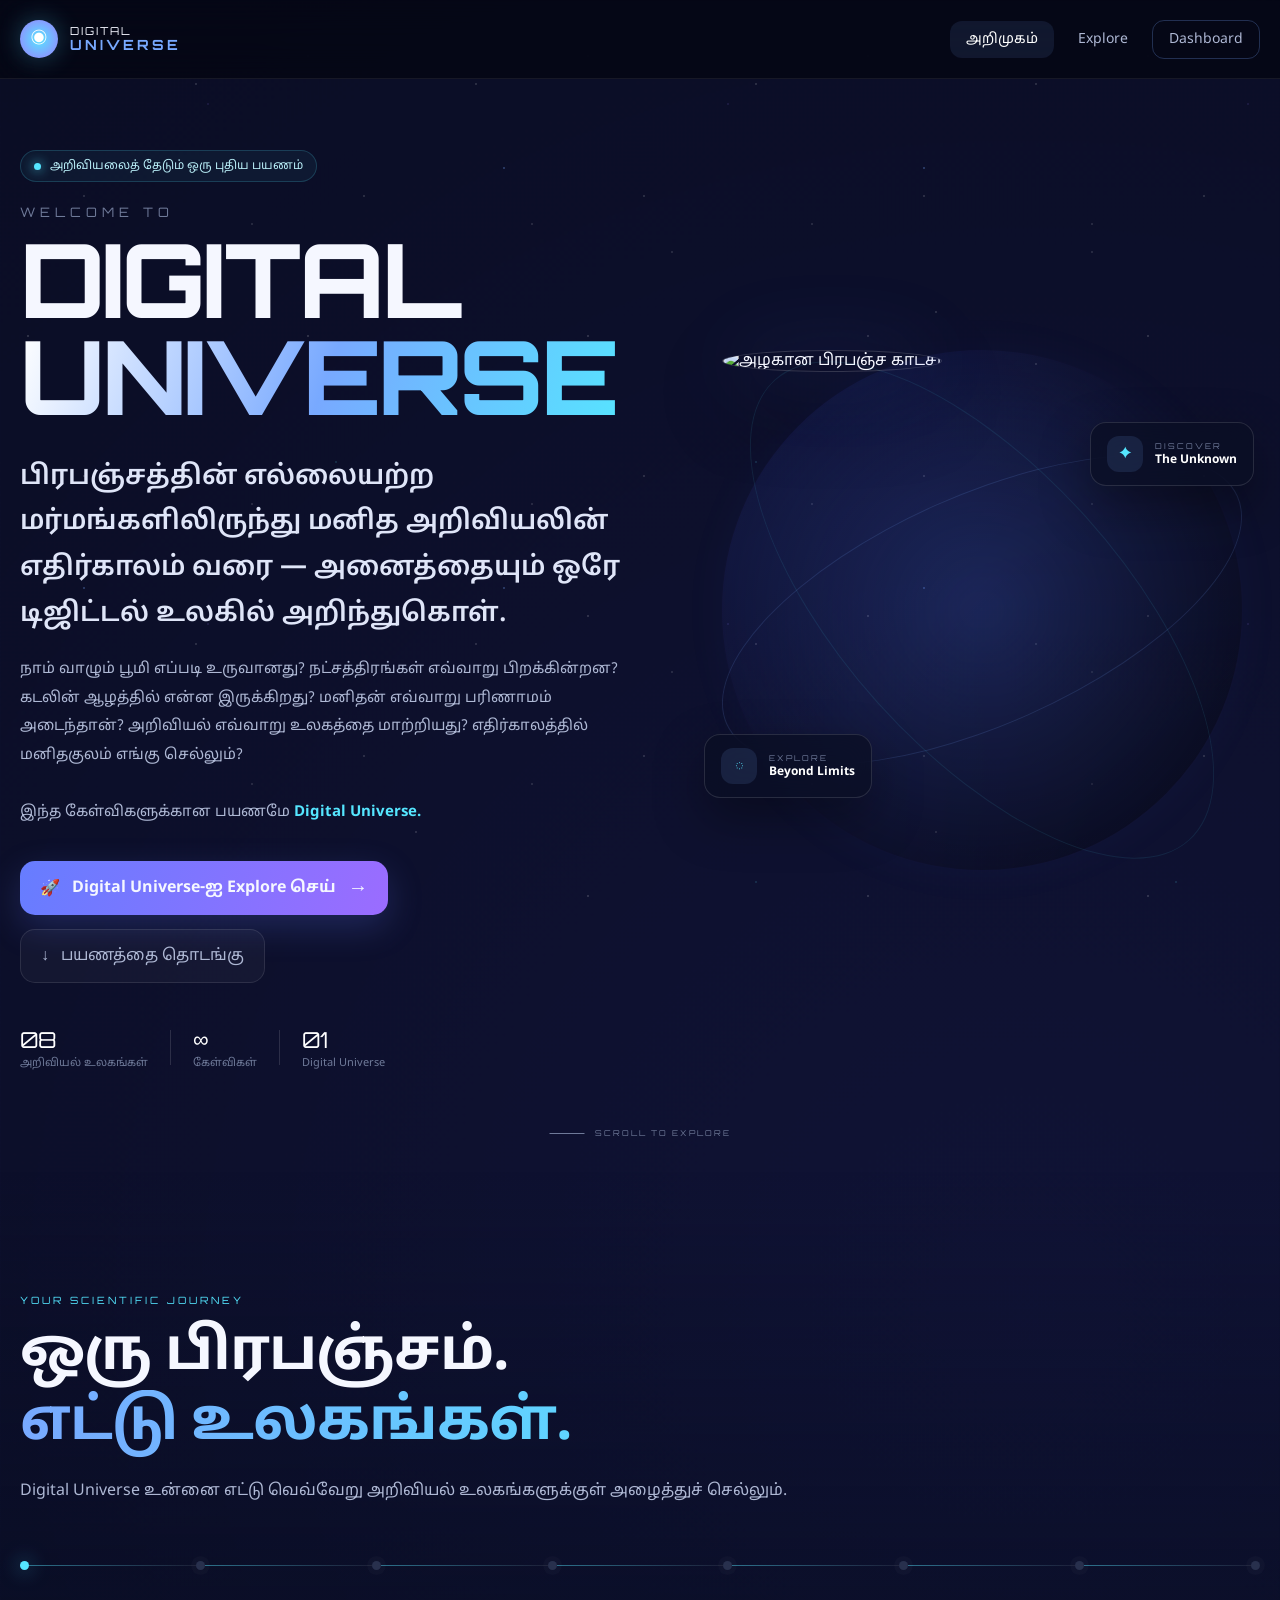
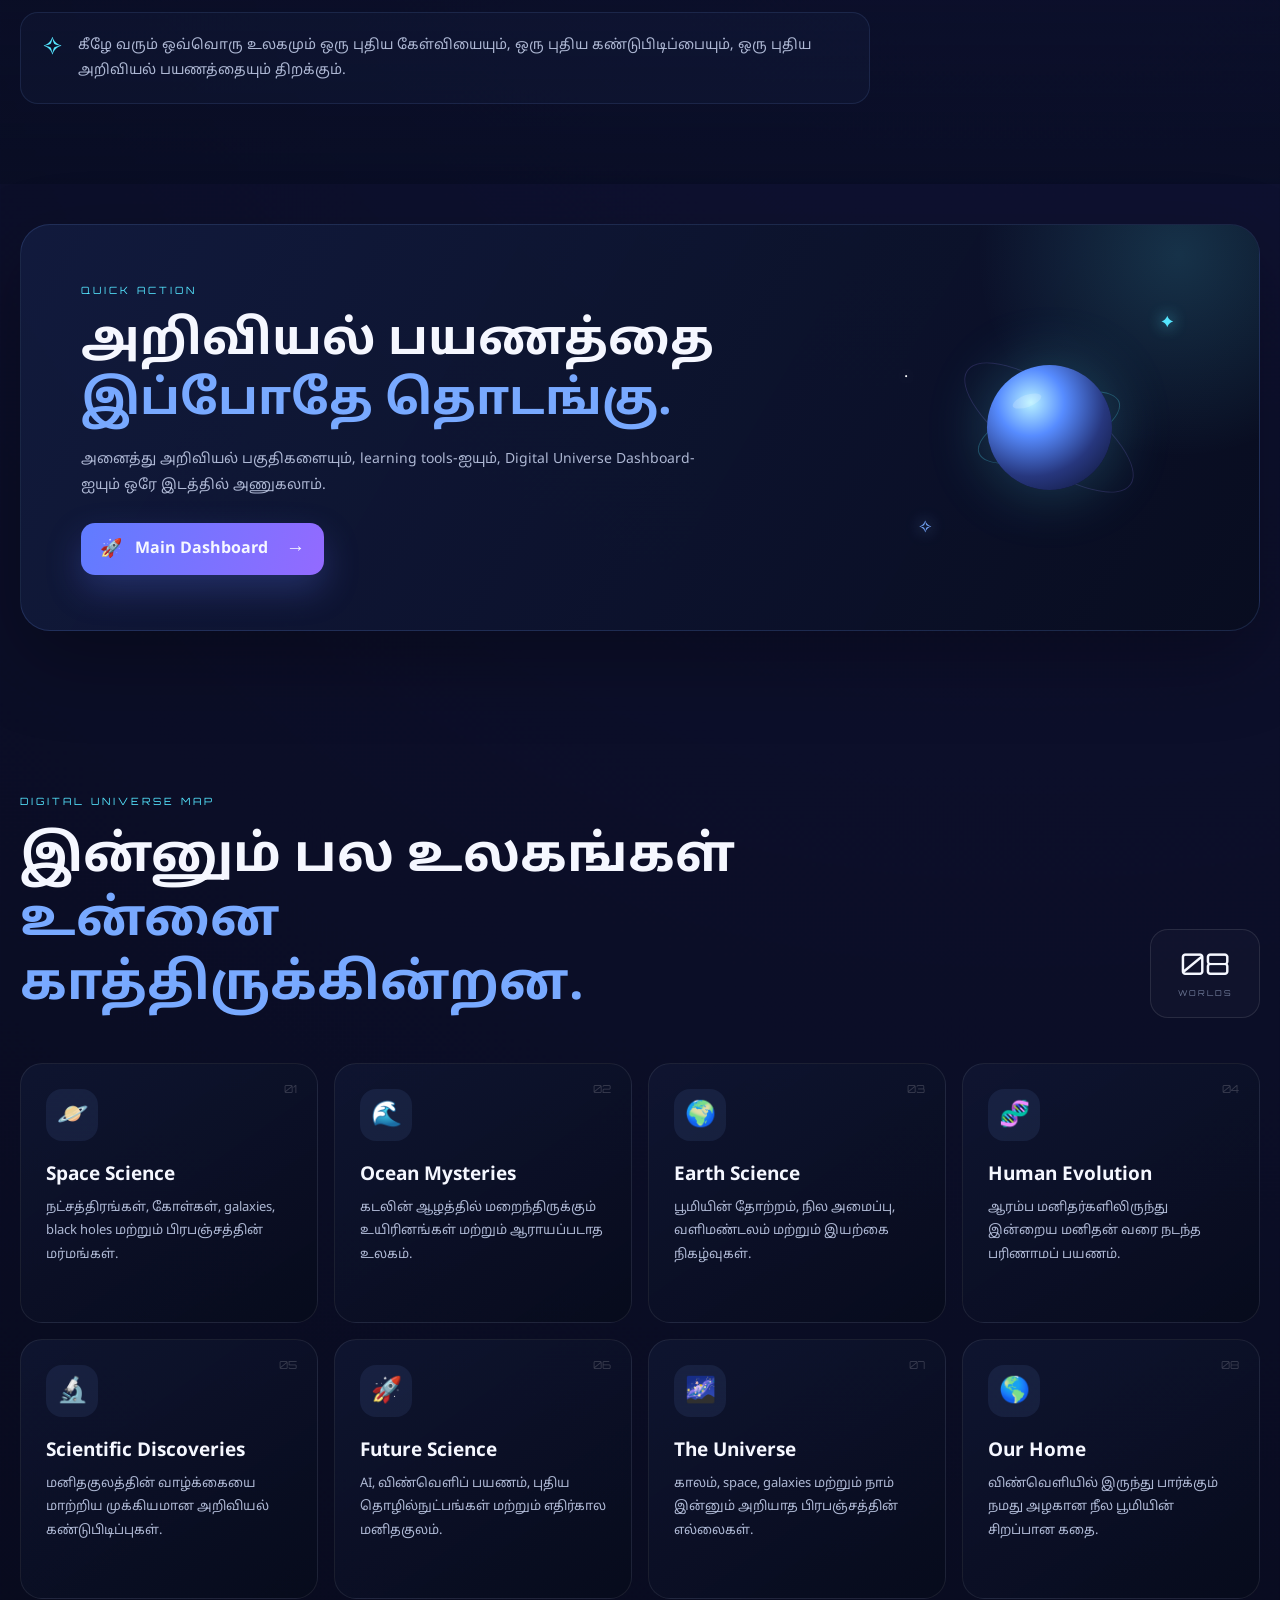
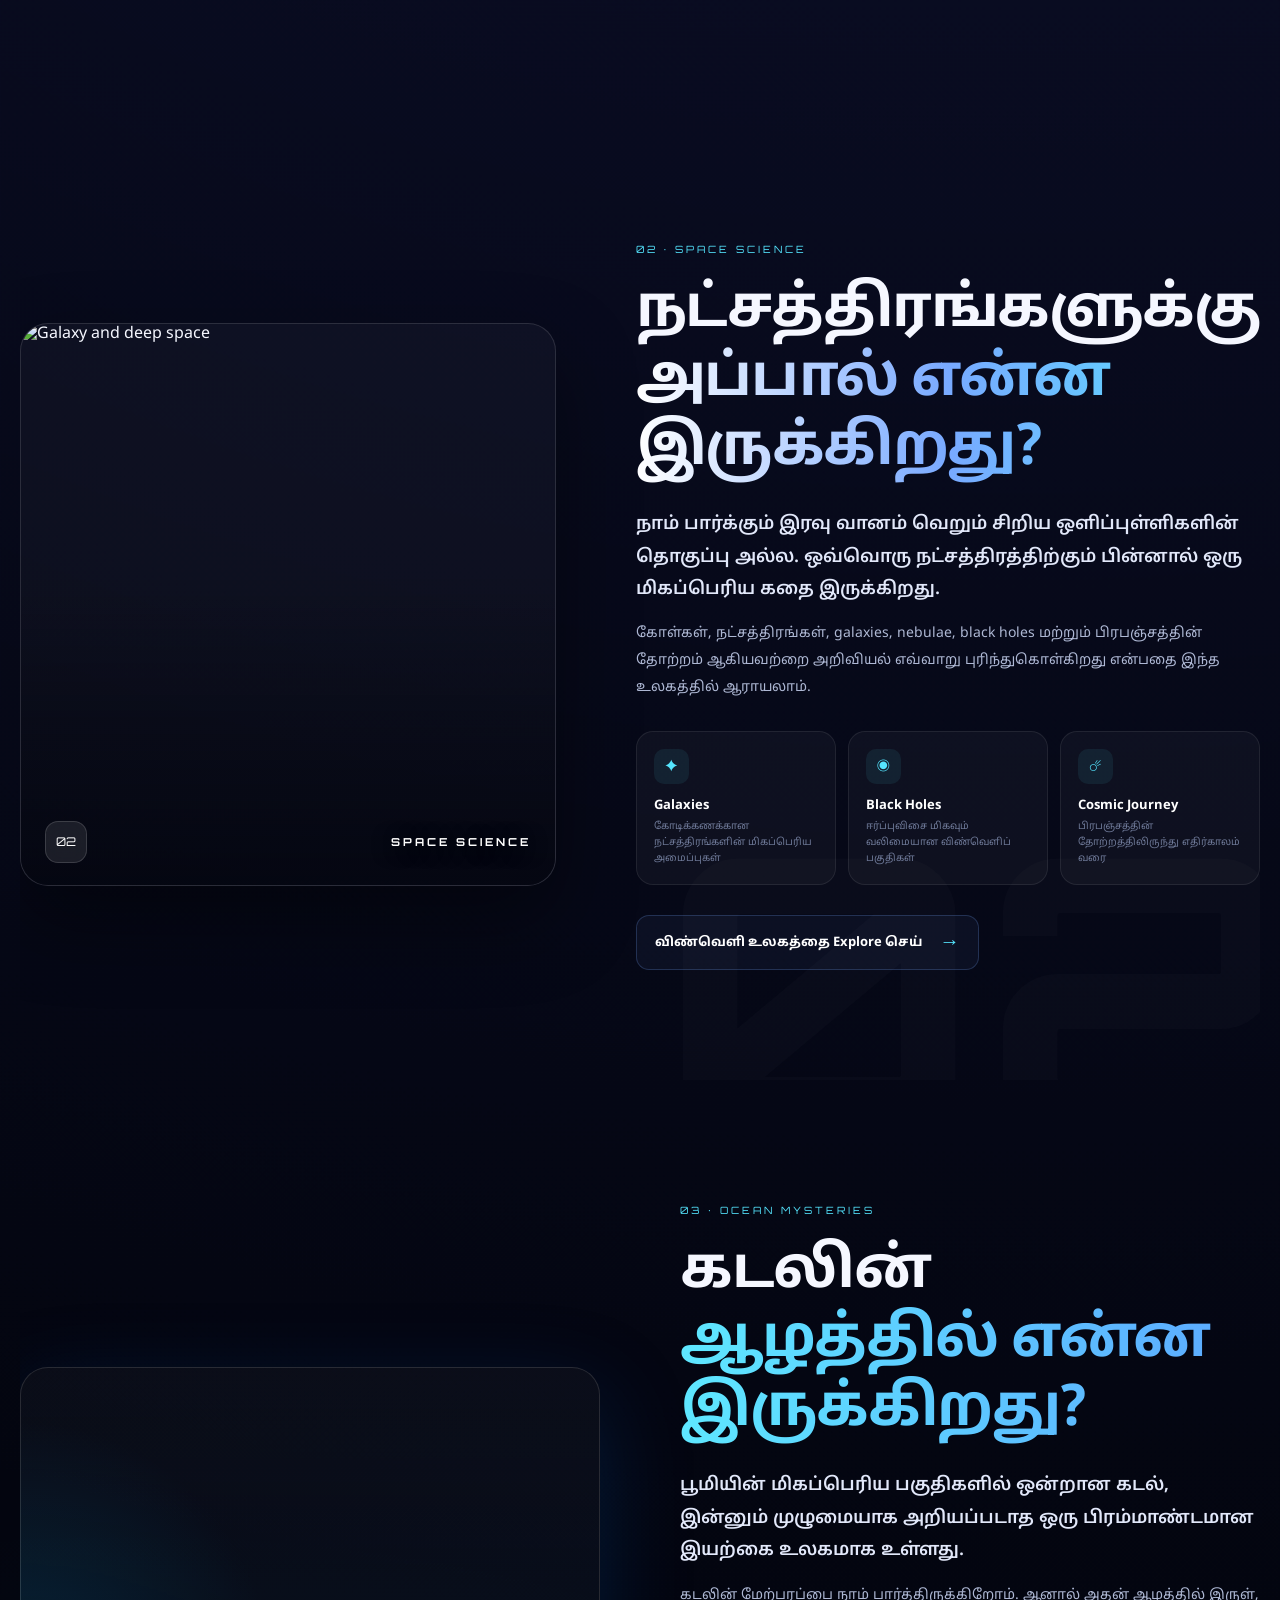
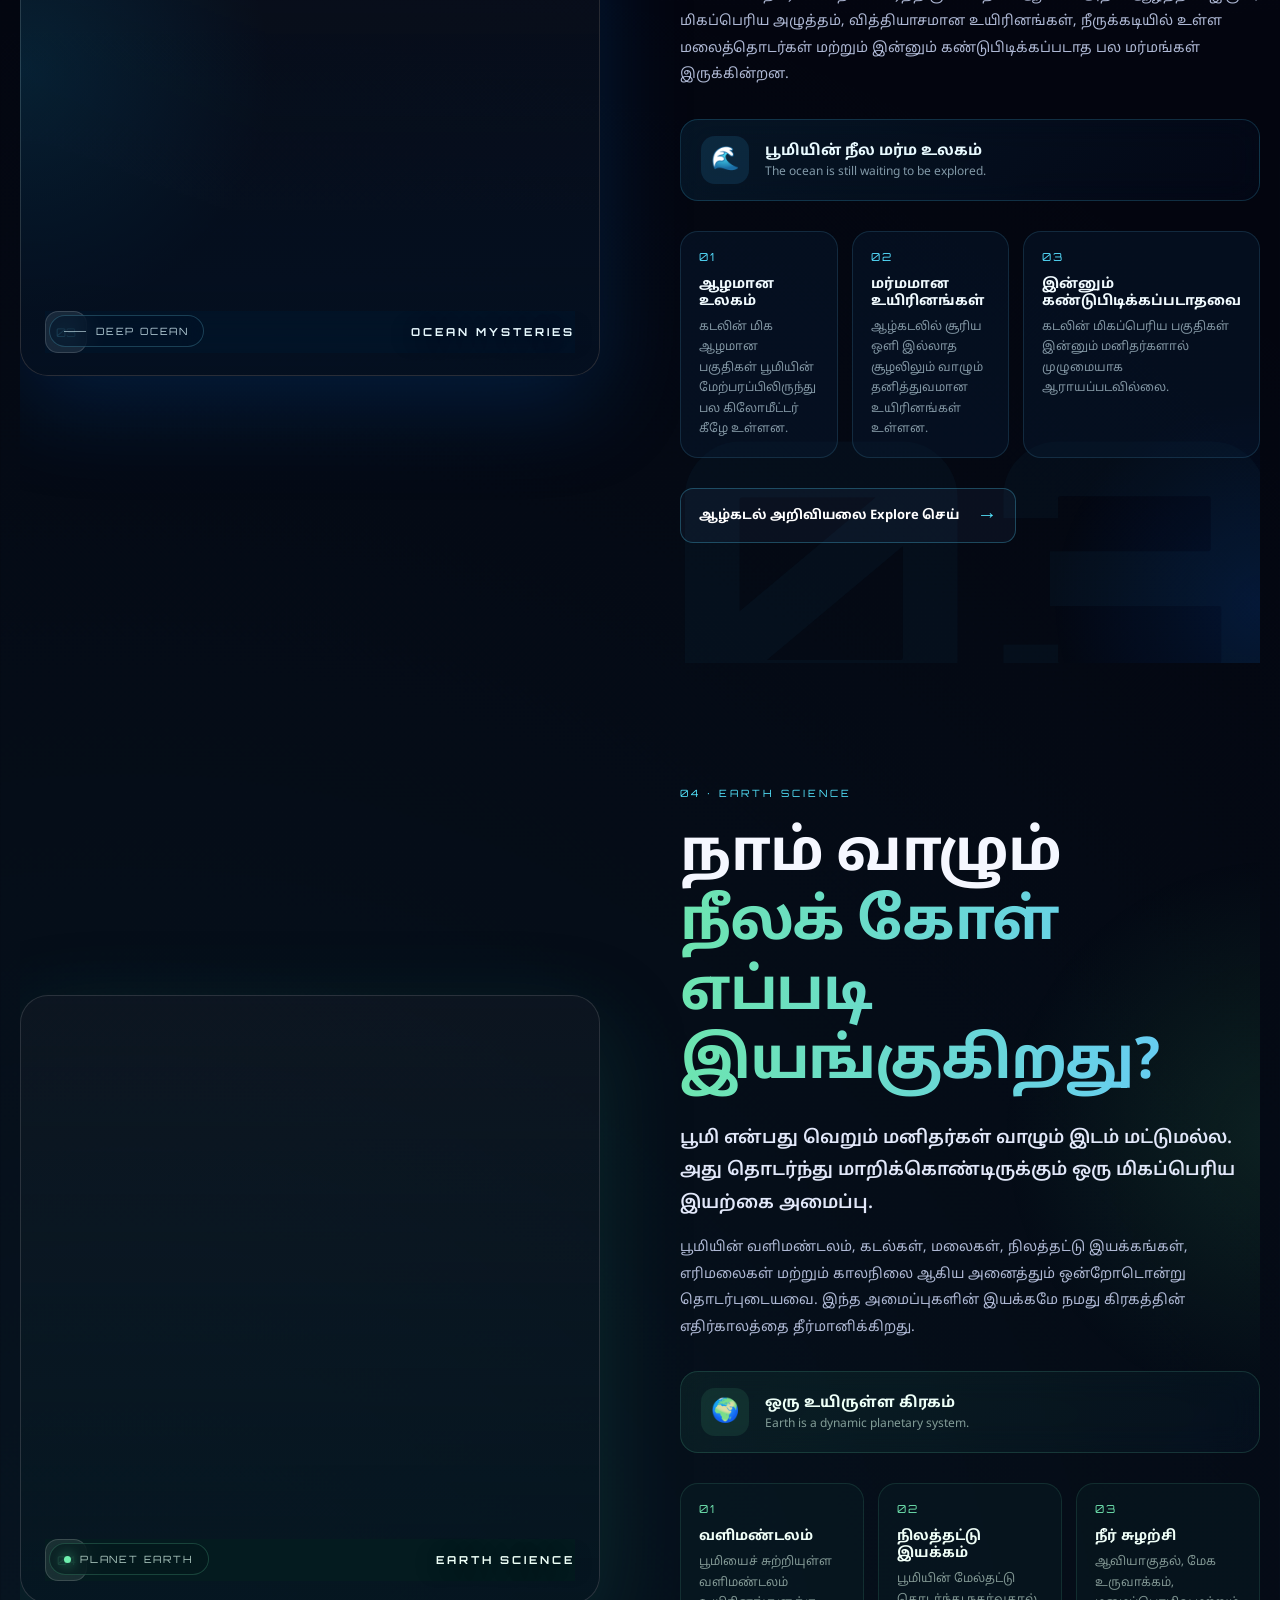
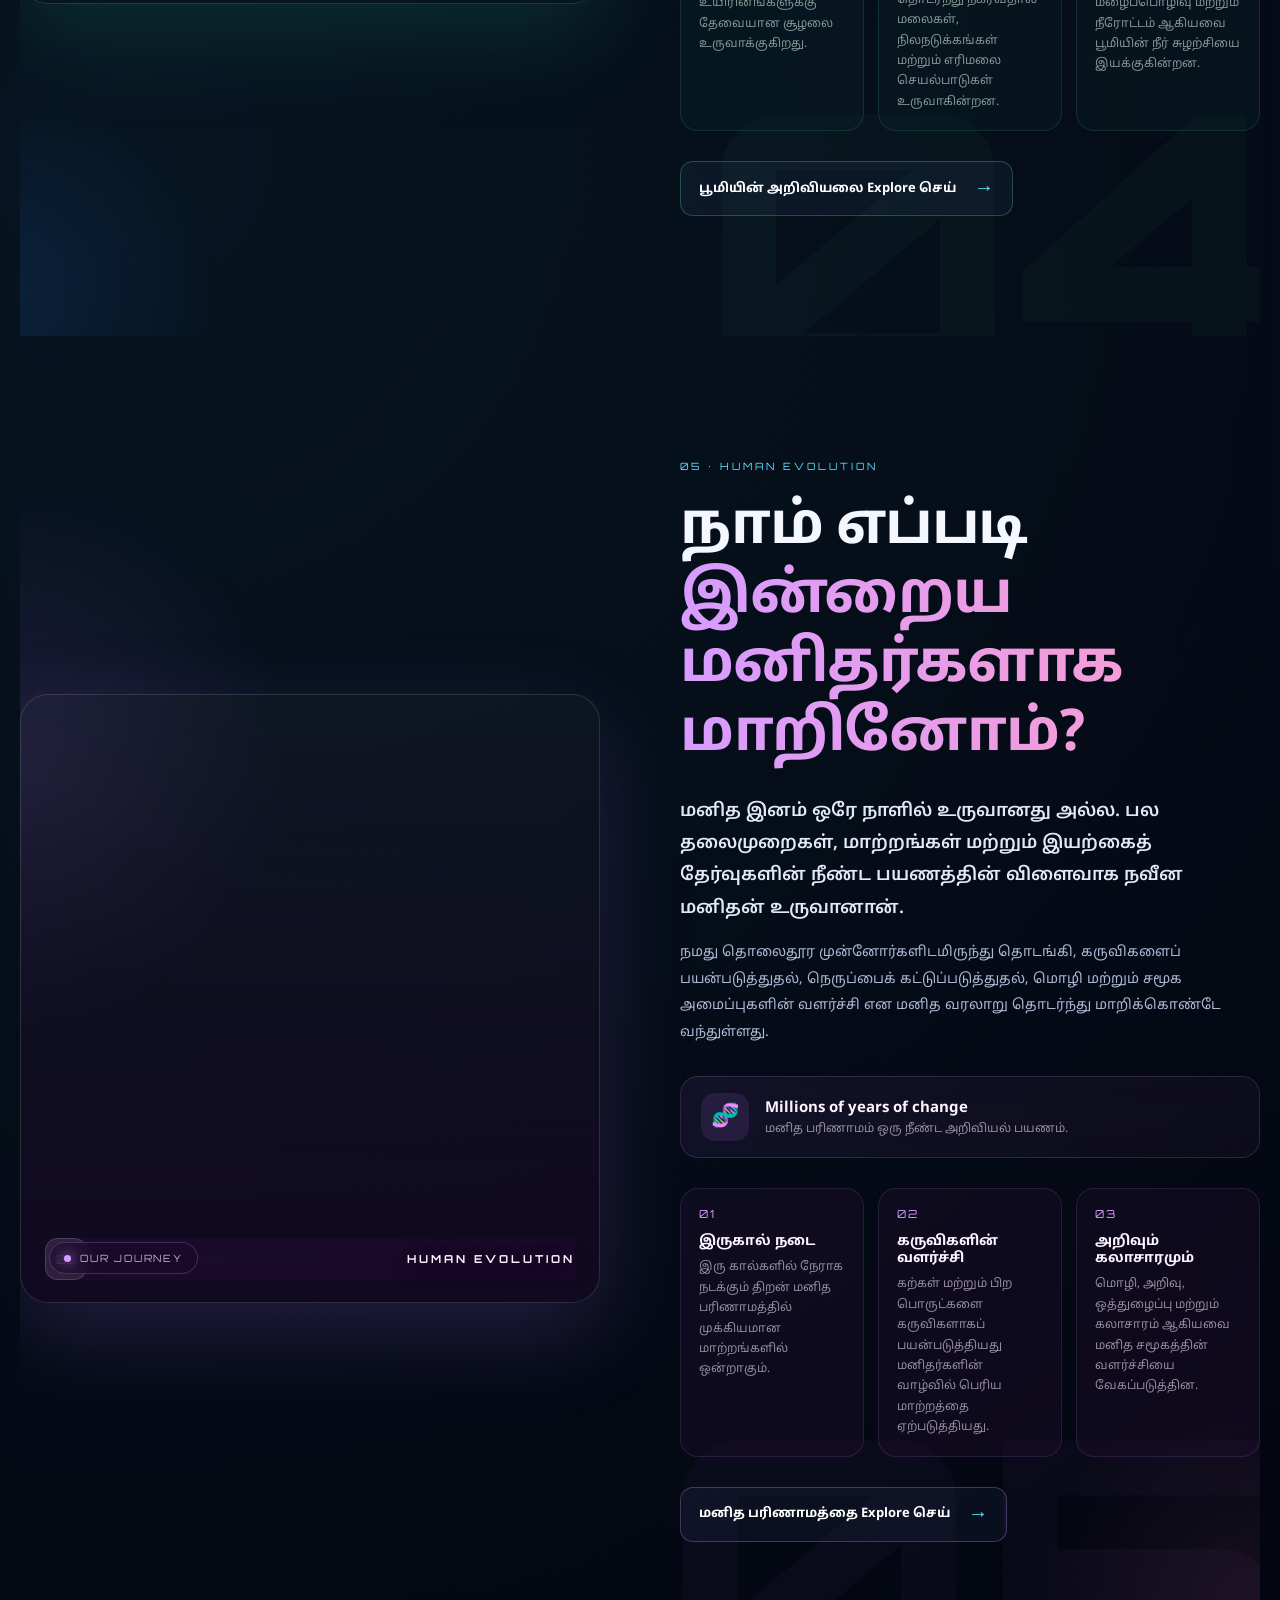
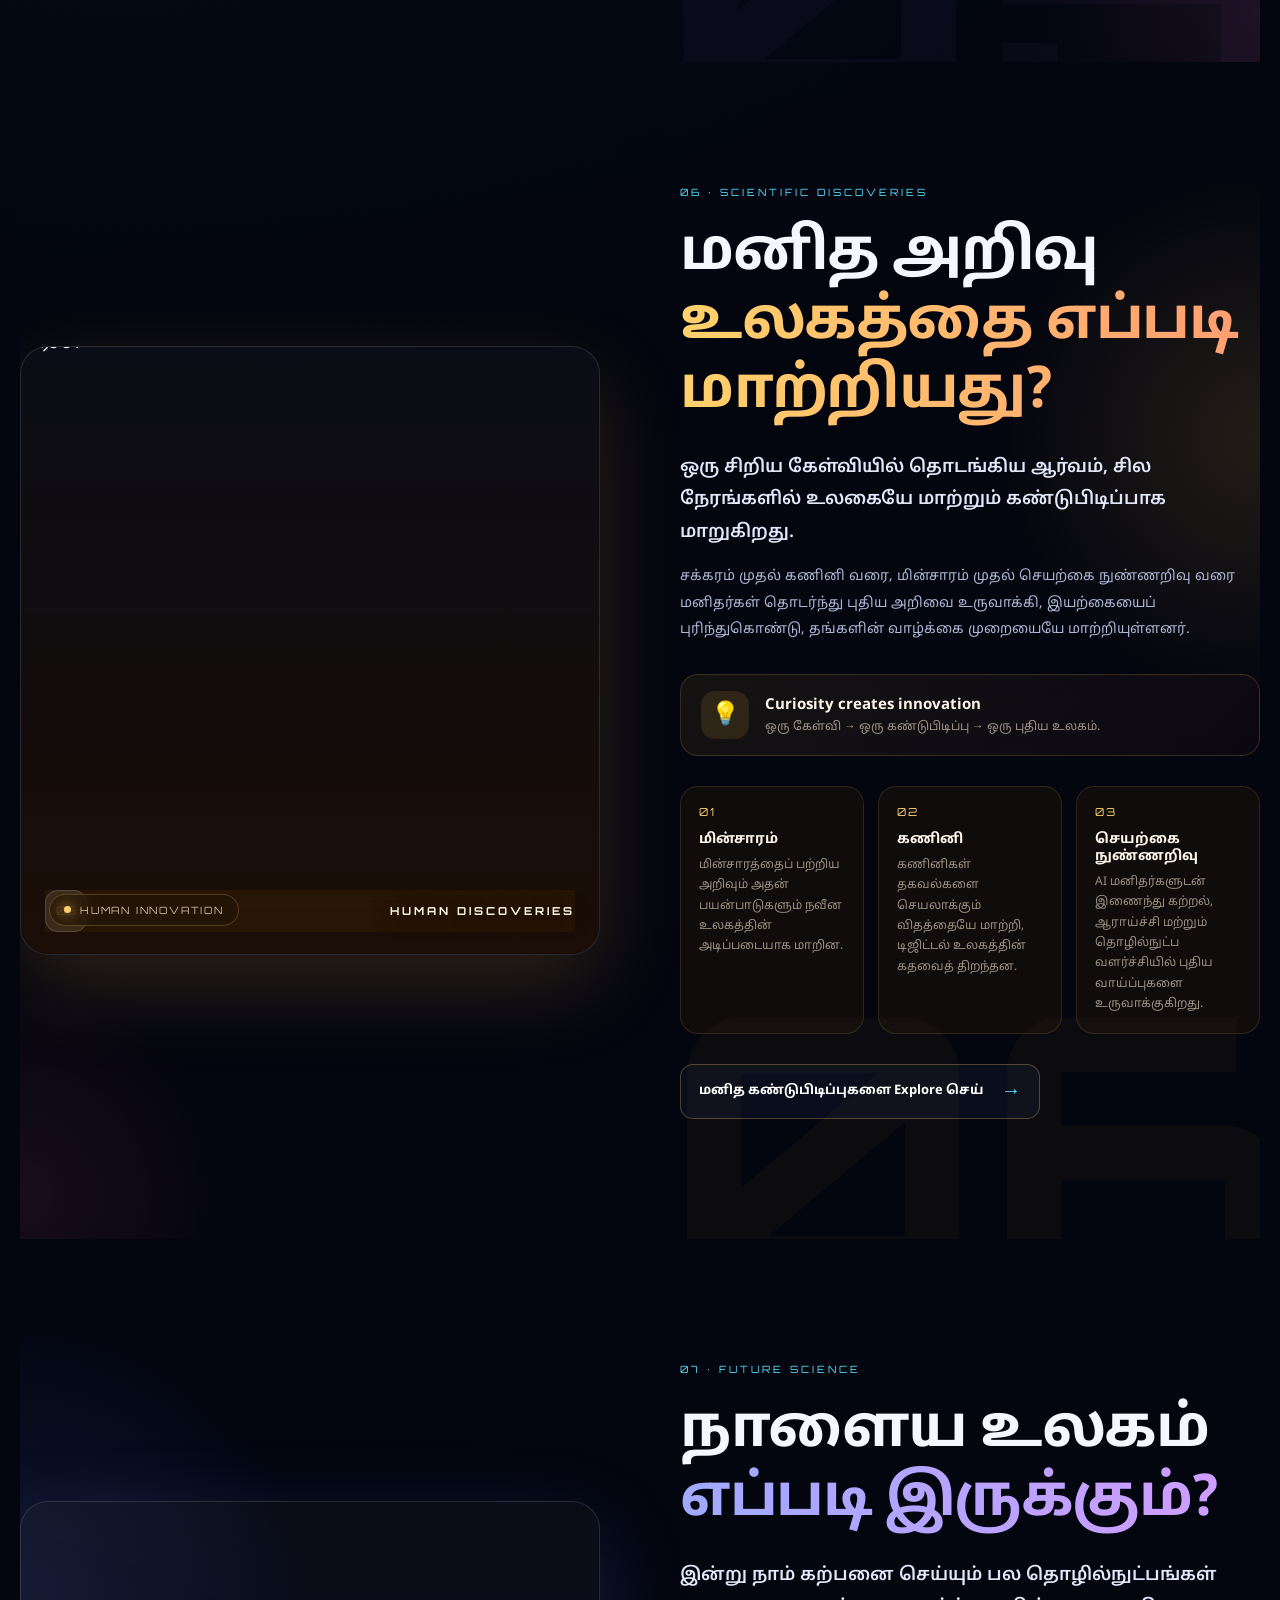
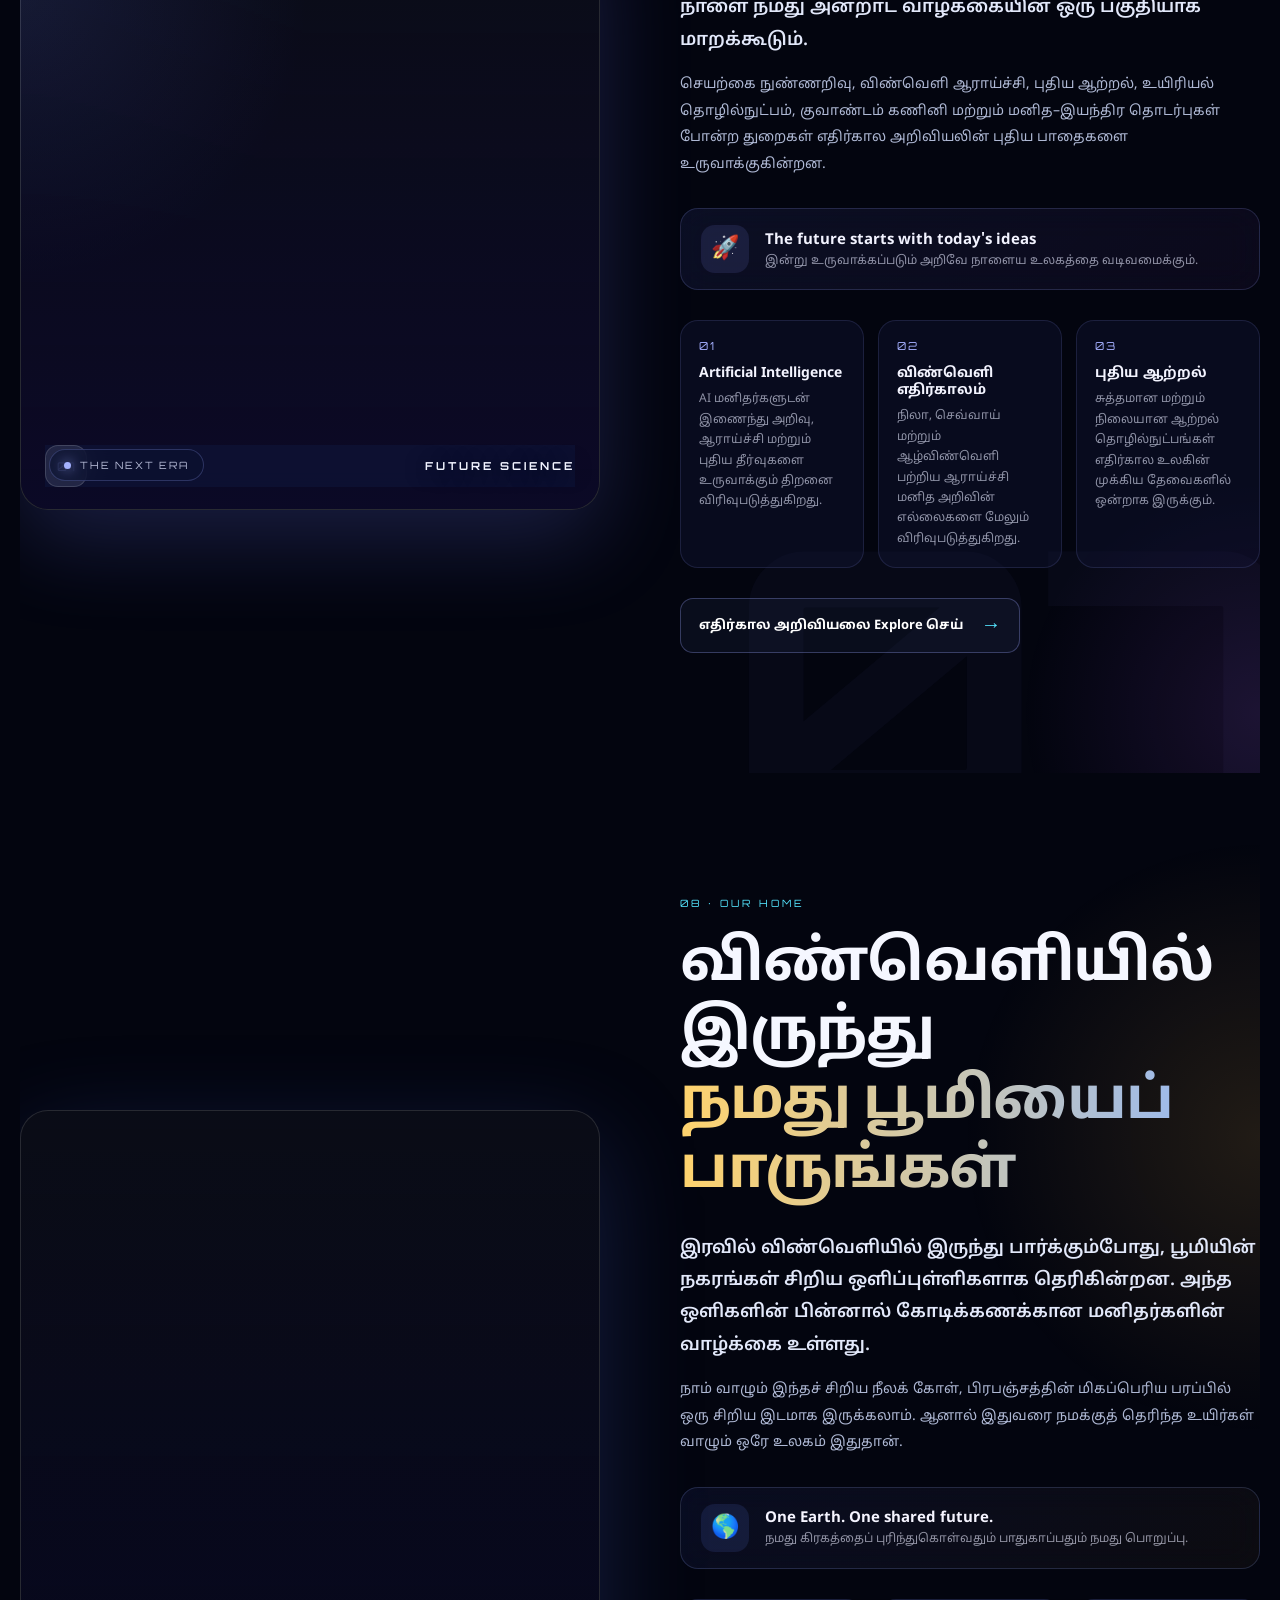
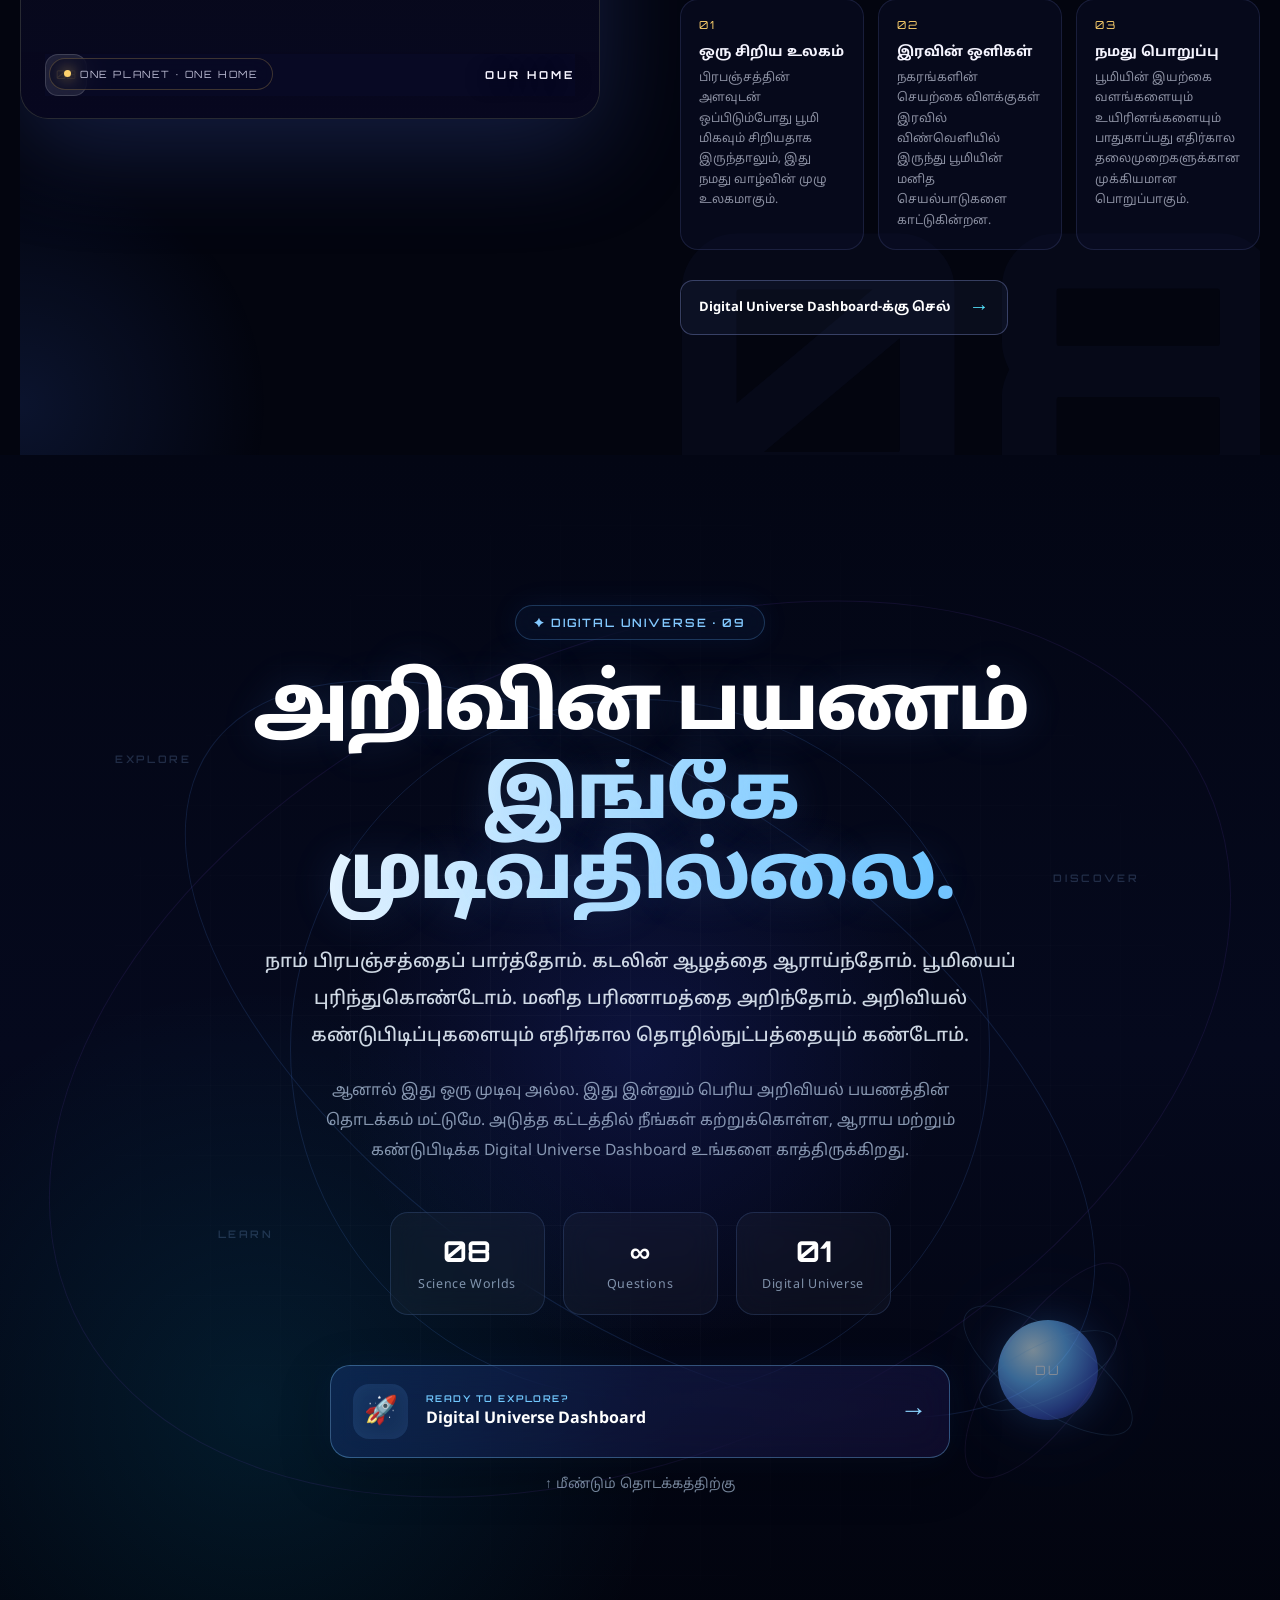
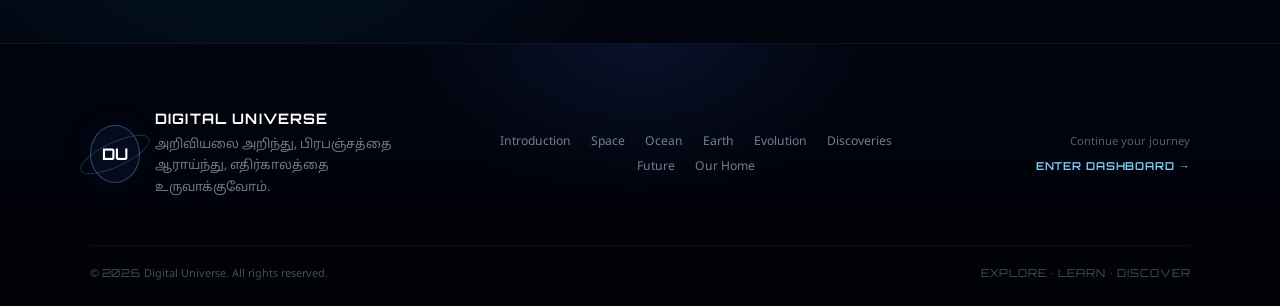
==== index.html @ 7babda5a "Add all files to github" ====
<!DOCTYPE html>
<html lang="ta">
<head>

    <meta charset="UTF-8">

    <meta
        name="viewport"
        content="width=device-width, initial-scale=1.0"
    >

    <meta
        name="description"
        content="Digital Universe — பிரபஞ்சம், பூமி, கடல், மனித பரிணாமம், அறிவியல் கண்டுபிடிப்புகள் மற்றும் எதிர்கால தொழில்நுட்பத்தை அறிந்துகொள்ளும் தமிழ் அறிவியல் உலகம்."
    >

    <meta
        name="theme-color"
        content="#050816"
    >

    <title>
        Digital Universe | அறிவியலின் டிஜிட்டல் பிரபஞ்சம்
    </title>

    <link
        rel="stylesheet"
        href="index.css"
    >

    <link
        rel="preconnect"
        href="https://fonts.googleapis.com"
    >

    <link
        rel="preconnect"
        href="https://fonts.gstatic.com"
        crossorigin
    >

    <link
        href="https://fonts.googleapis.com/css2?family=Noto+Sans+Tamil:wght@400;500;600;700;800&family=Orbitron:wght@400;500;600;700;800&display=swap"
        rel="stylesheet"
    >

</head>

<body>

    <!-- =====================================================
         DIGITAL UNIVERSE
         PART 1 — GRAND INTRODUCTION
    ====================================================== -->

    <div class="universe-background">

        <div class="stars-layer stars-one"></div>
        <div class="stars-layer stars-two"></div>
        <div class="stars-layer stars-three"></div>

    </div>


    <!-- ================= NAVIGATION ================= -->

    <header class="main-header">

        <div class="header-inner">

            <a
                href="index.html"
                class="brand-logo"
            >

                <span class="brand-icon">◉</span>

                <span class="brand-text">
                    DIGITAL
                    <strong>UNIVERSE</strong>
                </span>

            </a>


            <nav class="main-nav">

                <a
                    href="#introduction"
                    class="nav-link active"
                >
                    அறிமுகம்
                </a>

                <a
                    href="#explore"
                    class="nav-link"
                >
                    Explore
                </a>

                <a
                    href="main-dashboard.html"
                    class="nav-link dashboard-nav"
                >
                    Dashboard
                </a>

            </nav>


            <button
                class="mobile-menu-button"
                type="button"
                aria-label="Open navigation"
            >
                ☰
            </button>

        </div>

    </header>


    <!-- ================= HERO ================= -->

    <main>

        <section
            class="hero-section"
            id="introduction"
        >

            <div class="hero-content">

                <div class="hero-badge">

                    <span class="badge-dot"></span>

                    அறிவியலைத் தேடும் ஒரு புதிய பயணம்

                </div>


                <p class="hero-overline">
                    WELCOME TO
                </p>


                <h1 class="hero-title">

                    DIGITAL

                    <span>UNIVERSE</span>

                </h1>


                <p class="hero-subtitle">

                    பிரபஞ்சத்தின் எல்லையற்ற மர்மங்களிலிருந்து
                    மனித அறிவியலின் எதிர்காலம் வரை —
                    அனைத்தையும் ஒரே டிஜிட்டல் உலகில் அறிந்துகொள்.

                </p>


                <p class="hero-description">

                    நாம் வாழும் பூமி எப்படி உருவானது?
                    நட்சத்திரங்கள் எவ்வாறு பிறக்கின்றன?
                    கடலின் ஆழத்தில் என்ன இருக்கிறது?
                    மனிதன் எவ்வாறு பரிணாமம் அடைந்தான்?
                    அறிவியல் எவ்வாறு உலகத்தை மாற்றியது?
                    எதிர்காலத்தில் மனிதகுலம் எங்கு செல்லும்?

                    <br><br>

                    இந்த கேள்விகளுக்கான பயணமே
                    <strong>Digital Universe.</strong>

                </p>


                <div class="hero-actions">

                    <a
                        href="main-dashboard.html"
                        class="primary-action"
                    >

                        <span>
                            🚀
                        </span>

                        <span>
                            Digital Universe-ஐ Explore செய்
                        </span>

                        <span class="action-arrow">
                            →
                        </span>

                    </a>


                    <a
                        href="#explore"
                        class="secondary-action"
                    >

                        <span>
                            ↓
                        </span>

                        <span>
                            பயணத்தை தொடங்கு
                        </span>

                    </a>

                </div>


                <div class="hero-stats">

                    <div class="hero-stat">

                        <span class="stat-number">
                            08
                        </span>

                        <span class="stat-label">
                            அறிவியல் உலகங்கள்
                        </span>

                    </div>


                    <div class="stat-divider"></div>


                    <div class="hero-stat">

                        <span class="stat-number">
                            ∞
                        </span>

                        <span class="stat-label">
                            கேள்விகள்
                        </span>

                    </div>


                    <div class="stat-divider"></div>


                    <div class="hero-stat">

                        <span class="stat-number">
                            01
                        </span>

                        <span class="stat-label">
                            Digital Universe
                        </span>

                    </div>

                </div>

            </div>


            <div class="hero-visual">

                <div class="hero-image-wrapper">

                    <div class="hero-image-glow"></div>

                    <img
                        src="images/hero-universe.jpg"
                        alt="அழகான பிரபஞ்ச காட்சி"
                        class="hero-image"
                    >

                    <div class="image-overlay"></div>

                </div>


                <div class="floating-orbit orbit-one"></div>
                <div class="floating-orbit orbit-two"></div>


                <div class="floating-card floating-card-top">

                    <span class="floating-icon">
                        ✦
                    </span>

                    <div>

                        <small>
                            DISCOVER
                        </small>

                        <strong>
                            The Unknown
                        </strong>

                    </div>

                </div>


                <div class="floating-card floating-card-bottom">

                    <span class="floating-icon">
                        ◌
                    </span>

                    <div>

                        <small>
                            EXPLORE
                        </small>

                        <strong>
                            Beyond Limits
                        </strong>

                    </div>

                </div>

            </div>


            <div class="scroll-indicator">

                <span class="scroll-line"></span>

                <span>
                    SCROLL TO EXPLORE
                </span>

            </div>

        </section>


        <!-- =================================================
             EXPLORE INTRODUCTION
        ================================================== -->

        <section
            class="explore-intro-section"
            id="explore"
        >

            <div class="section-container">

                <div class="section-heading">

                    <span class="section-eyebrow">
                        YOUR SCIENTIFIC JOURNEY
                    </span>

                    <h2>
                        ஒரு பிரபஞ்சம்.
                        <span>எட்டு உலகங்கள்.</span>
                    </h2>

                    <p>
                        Digital Universe உன்னை எட்டு வெவ்வேறு
                        அறிவியல் உலகங்களுக்குள் அழைத்துச் செல்லும்.
                    </p>

                </div>


                <div class="journey-line">

                    <span class="journey-dot active"></span>

                    <span class="journey-connector"></span>

                    <span class="journey-dot"></span>

                    <span class="journey-connector"></span>

                    <span class="journey-dot"></span>

                    <span class="journey-connector"></span>

                    <span class="journey-dot"></span>

                    <span class="journey-connector"></span>

                    <span class="journey-dot"></span>

                    <span class="journey-connector"></span>

                    <span class="journey-dot"></span>

                    <span class="journey-connector"></span>

                    <span class="journey-dot"></span>

                    <span class="journey-connector"></span>

                    <span class="journey-dot"></span>

                </div>


                <div class="intro-note">

                    <span class="intro-note-icon">
                        ✧
                    </span>

                    <p>
                        கீழே வரும் ஒவ்வொரு உலகமும்
                        ஒரு புதிய கேள்வியையும்,
                        ஒரு புதிய கண்டுபிடிப்பையும்,
                        ஒரு புதிய அறிவியல் பயணத்தையும்
                        திறக்கும்.
                    </p>

                </div>

            </div>

        </section>
                <!-- =================================================
             QUICK ACTION
        ================================================== -->

        <section class="quick-action-section">

            <div class="quick-action-card">

                <div class="quick-action-glow"></div>


                <div class="quick-action-content">

                    <span class="quick-action-label">
                        QUICK ACTION
                    </span>

                    <h2>
                        அறிவியல் பயணத்தை
                        <span>இப்போதே தொடங்கு.</span>
                    </h2>

                    <p>
                        அனைத்து அறிவியல் பகுதிகளையும்,
                        learning tools-ஐயும்,
                        Digital Universe Dashboard-ஐயும்
                        ஒரே இடத்தில் அணுகலாம்.
                    </p>


                    <a
                        href="main-dashboard.html"
                        class="quick-dashboard-button"
                    >

                        <span class="button-icon">
                            🚀
                        </span>

                        <span>
                            Main Dashboard
                        </span>

                        <span class="button-arrow">
                            →
                        </span>

                    </a>

                </div>


                <div class="quick-action-visual">

                    <div class="planet-ring ring-one"></div>
                    <div class="planet-ring ring-two"></div>

                    <div class="mini-planet">
                        <span></span>
                    </div>

                    <div class="mini-star star-a">
                        ✦
                    </div>

                    <div class="mini-star star-b">
                        ✧
                    </div>

                    <div class="mini-star star-c">
                        ·
                    </div>

                </div>

            </div>

        </section>


        <!-- =================================================
             SECTION NAVIGATION PREVIEW
        ================================================== -->

        <section class="universe-map-section">

            <div class="section-container">

                <div class="map-header">

                    <div>

                        <span class="section-eyebrow">
                            DIGITAL UNIVERSE MAP
                        </span>

                        <h2>
                            இன்னும் பல உலகங்கள்
                            <span>உன்னை காத்திருக்கின்றன.</span>
                        </h2>

                    </div>


                    <div class="map-counter">

                        <span>
                            08
                        </span>

                        <small>
                            WORLDS
                        </small>

                    </div>

                </div>


                <div class="topic-preview-grid">

                    <!-- Topic 01 -->

                    <article class="topic-preview-card">

                        <span class="topic-number">
                            01
                        </span>

                        <div class="topic-preview-icon">
                            🪐
                        </div>

                        <h3>
                            Space Science
                        </h3>

                        <p>
                            நட்சத்திரங்கள்,
                            கோள்கள், galaxies,
                            black holes மற்றும்
                            பிரபஞ்சத்தின் மர்மங்கள்.
                        </p>

                    </article>


                    <!-- Topic 02 -->

                    <article class="topic-preview-card">

                        <span class="topic-number">
                            02
                        </span>

                        <div class="topic-preview-icon">
                            🌊
                        </div>

                        <h3>
                            Ocean Mysteries
                        </h3>

                        <p>
                            கடலின் ஆழத்தில் மறைந்திருக்கும்
                            உயிரினங்கள் மற்றும்
                            ஆராயப்படாத உலகம்.
                        </p>

                    </article>


                    <!-- Topic 03 -->

                    <article class="topic-preview-card">

                        <span class="topic-number">
                            03
                        </span>

                        <div class="topic-preview-icon">
                            🌍
                        </div>

                        <h3>
                            Earth Science
                        </h3>

                        <p>
                            பூமியின் தோற்றம்,
                            நில அமைப்பு, வளிமண்டலம்
                            மற்றும் இயற்கை நிகழ்வுகள்.
                        </p>

                    </article>


                    <!-- Topic 04 -->

                    <article class="topic-preview-card">

                        <span class="topic-number">
                            04
                        </span>

                        <div class="topic-preview-icon">
                            🧬
                        </div>

                        <h3>
                            Human Evolution
                        </h3>

                        <p>
                            ஆரம்ப மனிதர்களிலிருந்து
                            இன்றைய மனிதன் வரை நடந்த
                            பரிணாமப் பயணம்.
                        </p>

                    </article>


                    <!-- Topic 05 -->

                    <article class="topic-preview-card">

                        <span class="topic-number">
                            05
                        </span>

                        <div class="topic-preview-icon">
                            🔬
                        </div>

                        <h3>
                            Scientific Discoveries
                        </h3>

                        <p>
                            மனிதகுலத்தின் வாழ்க்கையை
                            மாற்றிய முக்கியமான
                            அறிவியல் கண்டுபிடிப்புகள்.
                        </p>

                    </article>


                    <!-- Topic 06 -->

                    <article class="topic-preview-card">

                        <span class="topic-number">
                            06
                        </span>

                        <div class="topic-preview-icon">
                            🚀
                        </div>

                        <h3>
                            Future Science
                        </h3>

                        <p>
                            AI, விண்வெளிப் பயணம்,
                            புதிய தொழில்நுட்பங்கள் மற்றும்
                            எதிர்கால மனிதகுலம்.
                        </p>

                    </article>


                    <!-- Topic 07 -->

                    <article class="topic-preview-card">

                        <span class="topic-number">
                            07
                        </span>

                        <div class="topic-preview-icon">
                            🌌
                        </div>

                        <h3>
                            The Universe
                        </h3>

                        <p>
                            காலம், space, galaxies மற்றும்
                            நாம் இன்னும் அறியாத
                            பிரபஞ்சத்தின் எல்லைகள்.
                        </p>

                    </article>


                    <!-- Topic 08 -->

                    <article class="topic-preview-card">

                        <span class="topic-number">
                            08
                        </span>

                        <div class="topic-preview-icon">
                            🌎
                        </div>

                        <h3>
                            Our Home
                        </h3>

                        <p>
                            விண்வெளியில் இருந்து பார்க்கும்
                            நமது அழகான நீல பூமியின்
                            சிறப்பான கதை.
                        </p>

                    </article>

                </div>

            </div>

        </section>
                <!-- =================================================
             SECTION 02 — SPACE SCIENCE
        ================================================== -->

        <section
            class="science-section space-science-section"
            id="space-science"
        >

            <div class="science-section-inner">

                <div class="science-image-side">

                    <div class="science-image-frame">

                        <img
                            src="images/space-galaxy.jpg"
                            alt="Galaxy and deep space"
                            class="science-image"
                            loading="lazy"
                        >

                        <div class="science-image-overlay"></div>

                        <div class="image-label">
                            <span>02</span>
                            <strong>SPACE SCIENCE</strong>
                        </div>

                    </div>

                </div>


                <div class="science-content-side">

                    <span class="section-eyebrow">
                        02 · SPACE SCIENCE
                    </span>

                    <h2 class="science-title">
                        நட்சத்திரங்களுக்கு
                        <span>அப்பால் என்ன இருக்கிறது?</span>
                    </h2>

                    <p class="science-lead">
                        நாம் பார்க்கும் இரவு வானம் வெறும்
                        சிறிய ஒளிப்புள்ளிகளின் தொகுப்பு அல்ல.
                        ஒவ்வொரு நட்சத்திரத்திற்கும் பின்னால்
                        ஒரு மிகப்பெரிய கதை இருக்கிறது.
                    </p>

                    <p class="science-description">
                        கோள்கள், நட்சத்திரங்கள், galaxies,
                        nebulae, black holes மற்றும்
                        பிரபஞ்சத்தின் தோற்றம் ஆகியவற்றை
                        அறிவியல் எவ்வாறு புரிந்துகொள்கிறது
                        என்பதை இந்த உலகத்தில் ஆராயலாம்.
                    </p>


                    <div class="science-facts">

                        <div class="science-fact">

                            <span class="fact-icon">
                                ✦
                            </span>

                            <div>
                                <strong>
                                    Galaxies
                                </strong>

                                <small>
                                    கோடிக்கணக்கான நட்சத்திரங்களின்
                                    மிகப்பெரிய அமைப்புகள்
                                </small>
                            </div>

                        </div>


                        <div class="science-fact">

                            <span class="fact-icon">
                                ◉
                            </span>

                            <div>
                                <strong>
                                    Black Holes
                                </strong>

                                <small>
                                    ஈர்ப்புவிசை மிகவும் வலிமையான
                                    விண்வெளிப் பகுதிகள்
                                </small>
                            </div>

                        </div>


                        <div class="science-fact">

                            <span class="fact-icon">
                                ☄
                            </span>

                            <div>
                                <strong>
                                    Cosmic Journey
                                </strong>

                                <small>
                                    பிரபஞ்சத்தின் தோற்றத்திலிருந்து
                                    எதிர்காலம் வரை
                                </small>
                            </div>

                        </div>

                    </div>


                    <a
                        href="main-dashboard.html"
                        class="science-action"
                    >

                        <span>
                            விண்வெளி உலகத்தை Explore செய்
                        </span>

                        <span>
                            →
                        </span>

                    </a>

                </div>

            </div>


            <div class="section-background-number">
                02
            </div>

        </section>
        <!-- =========================================================
     PART 3 / 9
     OCEAN MYSTERIES — PART A
     ========================================================= -->

<section class="science-section ocean-mysteries-section" id="ocean-mysteries">

    <div class="science-section-inner">

        <!-- OCEAN IMAGE -->

        <div class="science-image-side">

            <div class="science-image-frame ocean-image-frame">

                <img
                    src="images/deep-ocean.jpg"
                    alt="ஆழ்கடலின் மர்மமான உலகம்"
                    class="science-image ocean-image"
                    loading="lazy"
                >

                <div class="science-image-overlay ocean-overlay"></div>

                <div class="image-label ocean-image-label">

                    <span>03</span>

                    <strong>OCEAN MYSTERIES</strong>

                </div>

                <div class="ocean-depth-indicator">

                    <span class="depth-line"></span>

                    <span>DEEP OCEAN</span>

                </div>

            </div>

        </div>


        <!-- OCEAN CONTENT -->

        <div class="science-content-side ocean-content-side">

            <span class="section-eyebrow">
                03 · OCEAN MYSTERIES
            </span>

            <h2 class="science-title ocean-title">

                கடலின்
                <span>ஆழத்தில் என்ன இருக்கிறது?</span>

            </h2>

            <p class="science-lead">

                பூமியின் மிகப்பெரிய பகுதிகளில் ஒன்றான கடல்,
                இன்னும் முழுமையாக அறியப்படாத ஒரு பிரம்மாண்டமான
                இயற்கை உலகமாக உள்ளது.

            </p>

            <p class="science-description">

                கடலின் மேற்பரப்பை நாம் பார்த்திருக்கிறோம்.
                ஆனால் அதன் ஆழத்தில் இருள், மிகப்பெரிய அழுத்தம்,
                வித்தியாசமான உயிரினங்கள், நீருக்கடியில் உள்ள
                மலைத்தொடர்கள் மற்றும் இன்னும் கண்டுபிடிக்கப்படாத
                பல மர்மங்கள் இருக்கின்றன.

            </p>


            <div class="ocean-highlight">

                <div class="ocean-highlight-icon">
                    🌊
                </div>

                <div class="ocean-highlight-content">

                    <strong>
                        பூமியின் நீல மர்ம உலகம்
                    </strong>

                    <span>
                        The ocean is still waiting to be explored.
                    </span>

                </div>

            </div>
                        <!-- OCEAN FACTS -->

            <div class="science-facts ocean-facts">

                <div class="science-fact ocean-fact">

                    <span class="fact-number">
                        01
                    </span>

                    <div>

                        <strong>
                            ஆழமான உலகம்
                        </strong>

                        <p>
                            கடலின் மிக ஆழமான பகுதிகள்
                            பூமியின் மேற்பரப்பிலிருந்து
                            பல கிலோமீட்டர் கீழே உள்ளன.
                        </p>

                    </div>

                </div>


                <div class="science-fact ocean-fact">

                    <span class="fact-number">
                        02
                    </span>

                    <div>

                        <strong>
                            மர்மமான உயிரினங்கள்
                        </strong>

                        <p>
                            ஆழ்கடலில் சூரிய ஒளி இல்லாத
                            சூழலிலும் வாழும் தனித்துவமான
                            உயிரினங்கள் உள்ளன.
                        </p>

                    </div>

                </div>


                <div class="science-fact ocean-fact">

                    <span class="fact-number">
                        03
                    </span>

                    <div>

                        <strong>
                            இன்னும் கண்டுபிடிக்கப்படாதவை
                        </strong>

                        <p>
                            கடலின் மிகப்பெரிய பகுதிகள்
                            இன்னும் மனிதர்களால் முழுமையாக
                            ஆராயப்படவில்லை.
                        </p>

                    </div>

                </div>

            </div>


            <!-- DASHBOARD ACTION -->

            <a
                href="main-dashboard.html"
                class="science-action ocean-action"
            >

                <span>
                    ஆழ்கடல் அறிவியலை Explore செய்
                </span>

                <span class="action-arrow">
                    →
                </span>

            </a>

        </div>

    </div>


    <!-- BACKGROUND NUMBER -->

    <div class="section-background-number ocean-background-number">
        03
    </div>

</section>


<!-- =========================================================
     OCEAN MYSTERIES — END
     ========================================================= -->
      <!-- =========================================================
     PART 4 / 9
     EARTH SCIENCE — PART A
     ========================================================= -->

<section class="science-section earth-science-section" id="earth-science">

    <div class="science-section-inner">

        <!-- EARTH IMAGE -->

        <div class="science-image-side">

            <div class="science-image-frame earth-image-frame">

                <img
                    src="images/earth-space.webp"
                    alt="விண்வெளியில் இருந்து காணப்படும் பூமி"
                    class="science-image earth-image"
                    loading="lazy"
                >

                <div class="science-image-overlay earth-overlay"></div>

                <div class="image-label earth-image-label">

                    <span>04</span>

                    <strong>EARTH SCIENCE</strong>

                </div>

                <div class="earth-status">

                    <span class="status-dot"></span>

                    <span>PLANET EARTH</span>

                </div>

            </div>

        </div>


        <!-- EARTH CONTENT -->

        <div class="science-content-side earth-content-side">

            <span class="section-eyebrow">
                04 · EARTH SCIENCE
            </span>

            <h2 class="science-title earth-title">

                நாம் வாழும்
                <span>நீலக் கோள் எப்படி இயங்குகிறது?</span>

            </h2>

            <p class="science-lead">

                பூமி என்பது வெறும் மனிதர்கள் வாழும் இடம்
                மட்டுமல்ல. அது தொடர்ந்து மாறிக்கொண்டிருக்கும்
                ஒரு மிகப்பெரிய இயற்கை அமைப்பு.

            </p>

            <p class="science-description">

                பூமியின் வளிமண்டலம், கடல்கள், மலைகள்,
                நிலத்தட்டு இயக்கங்கள், எரிமலைகள் மற்றும்
                காலநிலை ஆகிய அனைத்தும் ஒன்றோடொன்று
                தொடர்புடையவை. இந்த அமைப்புகளின் இயக்கமே
                நமது கிரகத்தின் எதிர்காலத்தை தீர்மானிக்கிறது.

            </p>


            <div class="earth-highlight">

                <div class="earth-highlight-icon">
                    🌍
                </div>

                <div class="earth-highlight-content">

                    <strong>
                        ஒரு உயிருள்ள கிரகம்
                    </strong>

                    <span>
                        Earth is a dynamic planetary system.
                    </span>

                </div>

            </div>
            <!-- =========================================================
     EARTH SCIENCE — PART B
     ========================================================= -->

            <div class="science-facts earth-facts">

                <div class="science-fact earth-fact">

                    <span class="fact-number">
                        01
                    </span>

                    <div>

                        <strong>
                            வளிமண்டலம்
                        </strong>

                        <p>
                            பூமியைச் சுற்றியுள்ள வளிமண்டலம்
                            உயிரினங்களுக்கு தேவையான சூழலை
                            உருவாக்குகிறது.
                        </p>

                    </div>

                </div>


                <div class="science-fact earth-fact">

                    <span class="fact-number">
                        02
                    </span>

                    <div>

                        <strong>
                            நிலத்தட்டு இயக்கம்
                        </strong>

                        <p>
                            பூமியின் மேல்தட்டு தொடர்ந்து
                            நகர்வதால் மலைகள், நிலநடுக்கங்கள்
                            மற்றும் எரிமலை செயல்பாடுகள்
                            உருவாகின்றன.
                        </p>

                    </div>

                </div>


                <div class="science-fact earth-fact">

                    <span class="fact-number">
                        03
                    </span>

                    <div>

                        <strong>
                            நீர் சுழற்சி
                        </strong>

                        <p>
                            ஆவியாகுதல், மேக உருவாக்கம்,
                            மழைப்பொழிவு மற்றும் நீரோட்டம்
                            ஆகியவை பூமியின் நீர் சுழற்சியை
                            இயக்குகின்றன.
                        </p>

                    </div>

                </div>

            </div>


            <!-- EARTH ACTION -->

            <a
                href="main-dashboard.html"
                class="science-action earth-action"
            >

                <span>
                    பூமியின் அறிவியலை Explore செய்
                </span>

                <span class="action-arrow">
                    →
                </span>

            </a>

        </div>

    </div>


    <div class="section-background-number earth-background-number">
        04
    </div>

</section>


<!-- =========================================================
     EARTH SCIENCE — END
     ========================================================= -->
      <!-- =========================================================
     PART 5 / 9
     HUMAN EVOLUTION — PART A
     ========================================================= -->

<section class="science-section human-evolution-section" id="human-evolution">

    <div class="science-section-inner">

        <!-- EVOLUTION IMAGE -->

        <div class="science-image-side">

            <div class="science-image-frame evolution-image-frame">

                <img
                    src="images/human-evolution.jpg"
                    alt="மனித பரிணாம வளர்ச்சியை குறிக்கும் காட்சி"
                    class="science-image evolution-image"
                    loading="lazy"
                >

                <div class="science-image-overlay evolution-overlay"></div>

                <div class="image-label evolution-image-label">

                    <span>05</span>

                    <strong>HUMAN EVOLUTION</strong>

                </div>

                <div class="evolution-timeline-badge">

                    <span class="timeline-dot"></span>

                    <span>OUR JOURNEY</span>

                </div>

            </div>

        </div>


        <!-- EVOLUTION CONTENT -->

        <div class="science-content-side evolution-content-side">

            <span class="section-eyebrow">
                05 · HUMAN EVOLUTION
            </span>

            <h2 class="science-title evolution-title">

                நாம் எப்படி
                <span>இன்றைய மனிதர்களாக மாறினோம்?</span>

            </h2>

            <p class="science-lead">

                மனித இனம் ஒரே நாளில் உருவானது அல்ல.
                பல தலைமுறைகள், மாற்றங்கள் மற்றும்
                இயற்கைத் தேர்வுகளின் நீண்ட பயணத்தின்
                விளைவாக நவீன மனிதன் உருவானான்.

            </p>

            <p class="science-description">

                நமது தொலைதூர முன்னோர்களிடமிருந்து தொடங்கி,
                கருவிகளைப் பயன்படுத்துதல், நெருப்பைக்
                கட்டுப்படுத்துதல், மொழி மற்றும் சமூக
                அமைப்புகளின் வளர்ச்சி என மனித வரலாறு
                தொடர்ந்து மாறிக்கொண்டே வந்துள்ளது.

            </p>


            <div class="evolution-highlight">

                <div class="evolution-highlight-icon">
                    🧬
                </div>

                <div class="evolution-highlight-content">

                    <strong>
                        Millions of years of change
                    </strong>

                    <span>
                        மனித பரிணாமம் ஒரு நீண்ட அறிவியல் பயணம்.
                    </span>

                </div>

            </div>
            <!-- =========================================================
     HUMAN EVOLUTION — PART B
     ========================================================= -->

            <div class="science-facts evolution-facts">

                <div class="science-fact evolution-fact">

                    <span class="fact-number">
                        01
                    </span>

                    <div>

                        <strong>
                            இருகால் நடை
                        </strong>

                        <p>
                            இரு கால்களில் நேராக நடக்கும் திறன்
                            மனித பரிணாமத்தில் முக்கியமான
                            மாற்றங்களில் ஒன்றாகும்.
                        </p>

                    </div>

                </div>


                <div class="science-fact evolution-fact">

                    <span class="fact-number">
                        02
                    </span>

                    <div>

                        <strong>
                            கருவிகளின் வளர்ச்சி
                        </strong>

                        <p>
                            கற்கள் மற்றும் பிற பொருட்களை
                            கருவிகளாகப் பயன்படுத்தியது
                            மனிதர்களின் வாழ்வில் பெரிய
                            மாற்றத்தை ஏற்படுத்தியது.
                        </p>

                    </div>

                </div>


                <div class="science-fact evolution-fact">

                    <span class="fact-number">
                        03
                    </span>

                    <div>

                        <strong>
                            அறிவும் கலாசாரமும்
                        </strong>

                        <p>
                            மொழி, அறிவு, ஒத்துழைப்பு மற்றும்
                            கலாசாரம் ஆகியவை மனித சமூகத்தின்
                            வளர்ச்சியை வேகப்படுத்தின.
                        </p>

                    </div>

                </div>

            </div>


            <!-- EVOLUTION ACTION -->

            <a
                href="main-dashboard.html"
                class="science-action evolution-action"
            >

                <span>
                    மனித பரிணாமத்தை Explore செய்
                </span>

                <span class="action-arrow">
                    →
                </span>

            </a>

        </div>

    </div>


    <div class="section-background-number evolution-background-number">
        05
    </div>

</section>


<!-- =========================================================
     HUMAN EVOLUTION — END
     ========================================================= -->
      <!-- =========================================================
     PART 6 / 9
     SCIENTIFIC DISCOVERIES — PART A
     ========================================================= -->

<section
    class="science-section discoveries-section"
    id="scientific-discoveries"
>

    <div class="science-section-inner">

        <!-- DISCOVERY IMAGE -->

        <div class="science-image-side">

            <div class="science-image-frame discoveries-image-frame">

                <img
                    src="images/human-invention.jpg"
                    alt="மனிதர்களின் அறிவியல் கண்டுபிடிப்புகள் மற்றும் தொழில்நுட்ப வளர்ச்சி"
                    class="science-image discoveries-image"
                    loading="lazy"
                >

                <div class="science-image-overlay discoveries-overlay"></div>

                <div class="image-label discoveries-image-label">

                    <span>06</span>

                    <strong>HUMAN DISCOVERIES</strong>

                </div>

                <div class="discovery-signal">

                    <span class="signal-dot"></span>

                    <span>HUMAN INNOVATION</span>

                </div>

            </div>

        </div>


        <!-- DISCOVERY CONTENT -->

        <div class="science-content-side discoveries-content-side">

            <span class="section-eyebrow">
                06 · SCIENTIFIC DISCOVERIES
            </span>

            <h2 class="science-title discoveries-title">

                மனித அறிவு
                <span>உலகத்தை எப்படி மாற்றியது?</span>

            </h2>

            <p class="science-lead">

                ஒரு சிறிய கேள்வியில் தொடங்கிய ஆர்வம்,
                சில நேரங்களில் உலகையே மாற்றும்
                கண்டுபிடிப்பாக மாறுகிறது.

            </p>

            <p class="science-description">

                சக்கரம் முதல் கணினி வரை, மின்சாரம் முதல்
                செயற்கை நுண்ணறிவு வரை மனிதர்கள்
                தொடர்ந்து புதிய அறிவை உருவாக்கி,
                இயற்கையைப் புரிந்துகொண்டு, தங்களின்
                வாழ்க்கை முறையையே மாற்றியுள்ளனர்.

            </p>


            <div class="discoveries-highlight">

                <div class="discoveries-highlight-icon">
                    💡
                </div>

                <div class="discoveries-highlight-content">

                    <strong>
                        Curiosity creates innovation
                    </strong>

                    <span>
                        ஒரு கேள்வி → ஒரு கண்டுபிடிப்பு → ஒரு புதிய உலகம்.
                    </span>

                </div>

            </div>
            <!-- =========================================================
     SCIENTIFIC DISCOVERIES — PART B
     ========================================================= -->

            <div class="science-facts discoveries-facts">

                <div class="science-fact discovery-fact">

                    <span class="fact-number">
                        01
                    </span>

                    <div>

                        <strong>
                            மின்சாரம்
                        </strong>

                        <p>
                            மின்சாரத்தைப் பற்றிய அறிவும்
                            அதன் பயன்பாடுகளும் நவீன
                            உலகத்தின் அடிப்படையாக மாறின.
                        </p>

                    </div>

                </div>


                <div class="science-fact discovery-fact">

                    <span class="fact-number">
                        02
                    </span>

                    <div>

                        <strong>
                            கணினி
                        </strong>

                        <p>
                            கணினிகள் தகவல்களை
                            செயலாக்கும் விதத்தையே மாற்றி,
                            டிஜிட்டல் உலகத்தின் கதவைத் திறந்தன.
                        </p>

                    </div>

                </div>


                <div class="science-fact discovery-fact">

                    <span class="fact-number">
                        03
                    </span>

                    <div>

                        <strong>
                            செயற்கை நுண்ணறிவு
                        </strong>

                        <p>
                            AI மனிதர்களுடன் இணைந்து
                            கற்றல், ஆராய்ச்சி மற்றும்
                            தொழில்நுட்ப வளர்ச்சியில்
                            புதிய வாய்ப்புகளை உருவாக்குகிறது.
                        </p>

                    </div>

                </div>

            </div>


            <!-- DISCOVERY ACTION -->

            <a
                href="main-dashboard.html"
                class="science-action discoveries-action"
            >

                <span>
                    மனித கண்டுபிடிப்புகளை Explore செய்
                </span>

                <span class="action-arrow">
                    →
                </span>

            </a>

        </div>

    </div>


    <div class="section-background-number discoveries-background-number">
        06
    </div>

</section>


<!-- =========================================================
     SCIENTIFIC DISCOVERIES — END
     ========================================================= -->
      <!-- =========================================================
     PART 7 / 9
     FUTURE SCIENCE & TECHNOLOGY — PART A
     ========================================================= -->

<section
    class="science-section future-science-section"
    id="future-science"
>

    <div class="science-section-inner">

        <!-- FUTURE IMAGE -->

        <div class="science-image-side">

            <div class="science-image-frame future-image-frame">

                <img
                    src="images/future-science.jpg"
                    alt="எதிர்கால அறிவியல் மற்றும் தொழில்நுட்ப உலகம்"
                    class="science-image future-image"
                    loading="lazy"
                >

                <div class="science-image-overlay future-overlay"></div>

                <div class="image-label future-image-label">

                    <span>07</span>

                    <strong>FUTURE SCIENCE</strong>

                </div>

                <div class="future-signal">

                    <span class="future-pulse"></span>

                    <span>THE NEXT ERA</span>

                </div>

            </div>

        </div>


        <!-- FUTURE CONTENT -->

        <div class="science-content-side future-content-side">

            <span class="section-eyebrow">
                07 · FUTURE SCIENCE
            </span>

            <h2 class="science-title future-title">

                நாளைய உலகம்
                <span>எப்படி இருக்கும்?</span>

            </h2>

            <p class="science-lead">

                இன்று நாம் கற்பனை செய்யும் பல
                தொழில்நுட்பங்கள் நாளை நமது
                அன்றாட வாழ்க்கையின் ஒரு பகுதியாக
                மாறக்கூடும்.

            </p>

            <p class="science-description">

                செயற்கை நுண்ணறிவு, விண்வெளி ஆராய்ச்சி,
                புதிய ஆற்றல், உயிரியல் தொழில்நுட்பம்,
                குவாண்டம் கணினி மற்றும் மனித–இயந்திர
                தொடர்புகள் போன்ற துறைகள் எதிர்கால
                அறிவியலின் புதிய பாதைகளை உருவாக்குகின்றன.

            </p>


            <div class="future-highlight">

                <div class="future-highlight-icon">
                    🚀
                </div>

                <div class="future-highlight-content">

                    <strong>
                        The future starts with today's ideas
                    </strong>

                    <span>
                        இன்று உருவாக்கப்படும் அறிவே நாளைய உலகத்தை வடிவமைக்கும்.
                    </span>

                </div>

            </div>
            <!-- =========================================================
     FUTURE SCIENCE & TECHNOLOGY — PART B
     ========================================================= -->

            <div class="science-facts future-facts">

                <div class="science-fact future-fact">

                    <span class="fact-number">
                        01
                    </span>

                    <div>

                        <strong>
                            Artificial Intelligence
                        </strong>

                        <p>
                            AI மனிதர்களுடன் இணைந்து
                            அறிவு, ஆராய்ச்சி மற்றும்
                            புதிய தீர்வுகளை உருவாக்கும்
                            திறனை விரிவுபடுத்துகிறது.
                        </p>

                    </div>

                </div>


                <div class="science-fact future-fact">

                    <span class="fact-number">
                        02
                    </span>

                    <div>

                        <strong>
                            விண்வெளி எதிர்காலம்
                        </strong>

                        <p>
                            நிலா, செவ்வாய் மற்றும்
                            ஆழ்விண்வெளி பற்றிய ஆராய்ச்சி
                            மனித அறிவின் எல்லைகளை
                            மேலும் விரிவுபடுத்துகிறது.
                        </p>

                    </div>

                </div>


                <div class="science-fact future-fact">

                    <span class="fact-number">
                        03
                    </span>

                    <div>

                        <strong>
                            புதிய ஆற்றல்
                        </strong>

                        <p>
                            சுத்தமான மற்றும் நிலையான
                            ஆற்றல் தொழில்நுட்பங்கள்
                            எதிர்கால உலகின் முக்கிய
                            தேவைகளில் ஒன்றாக இருக்கும்.
                        </p>

                    </div>

                </div>

            </div>


            <!-- FUTURE ACTION -->

            <a
                href="main-dashboard.html"
                class="science-action future-action"
            >

                <span>
                    எதிர்கால அறிவியலை Explore செய்
                </span>

                <span class="action-arrow">
                    →
                </span>

            </a>

        </div>

    </div>


    <div class="section-background-number future-background-number">
        07
    </div>

</section>


<!-- =========================================================
     FUTURE SCIENCE & TECHNOLOGY — END
     ========================================================= -->
      <!-- =========================================================
     PART 8 / 9
     EARTH AT NIGHT — PART A
     ========================================================= -->

<section
    class="science-section earth-night-section"
    id="earth-night"
>

    <div class="science-section-inner">

        <!-- EARTH NIGHT IMAGE -->

        <div class="science-image-side">

            <div class="science-image-frame earth-night-image-frame">

                <img
                    src="images/earth-night.jpg"
                    alt="விண்வெளியில் இருந்து இரவில் காணப்படும் பூமி"
                    class="science-image earth-night-image"
                    loading="lazy"
                >

                <div class="science-image-overlay earth-night-overlay"></div>

                <div class="image-label earth-night-image-label">

                    <span>08</span>

                    <strong>OUR HOME</strong>

                </div>

                <div class="planet-signal">

                    <span class="planet-pulse"></span>

                    <span>ONE PLANET · ONE HOME</span>

                </div>

            </div>

        </div>


        <!-- EARTH NIGHT CONTENT -->

        <div class="science-content-side earth-night-content-side">

            <span class="section-eyebrow">
                08 · OUR HOME
            </span>

            <h2 class="science-title earth-night-title">

                விண்வெளியில் இருந்து
                <span>நமது பூமியைப் பாருங்கள்</span>

            </h2>

            <p class="science-lead">

                இரவில் விண்வெளியில் இருந்து பார்க்கும்போது,
                பூமியின் நகரங்கள் சிறிய ஒளிப்புள்ளிகளாக
                தெரிகின்றன. அந்த ஒளிகளின் பின்னால்
                கோடிக்கணக்கான மனிதர்களின் வாழ்க்கை உள்ளது.

            </p>

            <p class="science-description">

                நாம் வாழும் இந்தச் சிறிய நீலக் கோள்,
                பிரபஞ்சத்தின் மிகப்பெரிய பரப்பில் ஒரு
                சிறிய இடமாக இருக்கலாம். ஆனால் இதுவரை
                நமக்குத் தெரிந்த உயிர்கள் வாழும் ஒரே
                உலகம் இதுதான்.

            </p>


            <div class="planet-message">

                <div class="planet-message-icon">
                    🌎
                </div>

                <div class="planet-message-content">

                    <strong>
                        One Earth. One shared future.
                    </strong>

                    <span>
                        நமது கிரகத்தைப் புரிந்துகொள்வதும் பாதுகாப்பதும் நமது பொறுப்பு.
                    </span>

                </div>

            </div>
            <!-- =========================================================
     EARTH AT NIGHT — PART B
     ========================================================= -->

            <div class="science-facts earth-night-facts">

                <div class="science-fact earth-night-fact">

                    <span class="fact-number">
                        01
                    </span>

                    <div>

                        <strong>
                            ஒரு சிறிய உலகம்
                        </strong>

                        <p>
                            பிரபஞ்சத்தின் அளவுடன் ஒப்பிடும்போது
                            பூமி மிகவும் சிறியதாக இருந்தாலும்,
                            இது நமது வாழ்வின் முழு உலகமாகும்.
                        </p>

                    </div>

                </div>


                <div class="science-fact earth-night-fact">

                    <span class="fact-number">
                        02
                    </span>

                    <div>

                        <strong>
                            இரவின் ஒளிகள்
                        </strong>

                        <p>
                            நகரங்களின் செயற்கை விளக்குகள்
                            இரவில் விண்வெளியில் இருந்து
                            பூமியின் மனித செயல்பாடுகளை
                            காட்டுகின்றன.
                        </p>

                    </div>

                </div>


                <div class="science-fact earth-night-fact">

                    <span class="fact-number">
                        03
                    </span>

                    <div>

                        <strong>
                            நமது பொறுப்பு
                        </strong>

                        <p>
                            பூமியின் இயற்கை வளங்களையும்
                            உயிரினங்களையும் பாதுகாப்பது
                            எதிர்கால தலைமுறைகளுக்கான
                            முக்கியமான பொறுப்பாகும்.
                        </p>

                    </div>

                </div>

            </div>


            <!-- FINAL JOURNEY ACTION -->

            <a
                href="main-dashboard.html"
                class="science-action earth-night-action"
            >

                <span>
                    Digital Universe Dashboard-க்கு செல்
                </span>

                <span class="action-arrow">
                    →
                </span>

            </a>

        </div>

    </div>


    <div class="section-background-number earth-night-background-number">
        08
    </div>

</section>


<!-- =========================================================
     EARTH AT NIGHT — END
     ========================================================= -->
              <!-- ==========================================
             PART 9 — FINAL DIGITAL UNIVERSE EXPERIENCE
             ========================================== -->

        <section class="final-universe-section" id="final-experience">

            <div class="final-space-grid"></div>

            <div class="final-orbit final-orbit-one"></div>
            <div class="final-orbit final-orbit-two"></div>
            <div class="final-orbit final-orbit-three"></div>

            <div class="final-content">

                <span class="final-eyebrow">
                    ✦ DIGITAL UNIVERSE · 09
                </span>

                <h2 class="final-title">
                    அறிவின் பயணம்
                    <span>இங்கே முடிவதில்லை.</span>
                </h2>

                <p class="final-lead">
                    நாம் பிரபஞ்சத்தைப் பார்த்தோம்.
                    கடலின் ஆழத்தை ஆராய்ந்தோம்.
                    பூமியைப் புரிந்துகொண்டோம்.
                    மனித பரிணாமத்தை அறிந்தோம்.
                    அறிவியல் கண்டுபிடிப்புகளையும்
                    எதிர்கால தொழில்நுட்பத்தையும் கண்டோம்.
                </p>

                <p class="final-description">
                    ஆனால் இது ஒரு முடிவு அல்ல.
                    இது இன்னும் பெரிய அறிவியல் பயணத்தின்
                    தொடக்கம் மட்டுமே.
                    அடுத்த கட்டத்தில் நீங்கள் கற்றுக்கொள்ள,
                    ஆராய மற்றும் கண்டுபிடிக்க
                    Digital Universe Dashboard உங்களை காத்திருக்கிறது.
                </p>

                <div class="final-stats">

                    <div class="final-stat-card">
                        <strong>08</strong>
                        <span>Science Worlds</span>
                    </div>

                    <div class="final-stat-card">
                        <strong>∞</strong>
                        <span>Questions</span>
                    </div>

                    <div class="final-stat-card">
                        <strong>01</strong>
                        <span>Digital Universe</span>
                    </div>

                </div>

                <div class="final-action-area">

                    <a href="main-dashboard.html"
                       class="final-dashboard-button">

                        <span class="final-button-icon">
                            🚀
                        </span>

                        <span class="final-button-text">
                            <small>READY TO EXPLORE?</small>
                            <strong>
                                Digital Universe Dashboard
                            </strong>
                        </span>

                        <span class="final-button-arrow">
                            →
                        </span>

                    </a>

                    <a href="#introduction"
                       class="final-home-link">
                        ↑ மீண்டும் தொடக்கத்திற்கு
                    </a>

                </div>

            </div>

            <div class="final-planet">

                <div class="final-planet-core">
                    <span>DU</span>
                </div>

                <div class="final-planet-ring ring-one"></div>
                <div class="final-planet-ring ring-two"></div>
                <div class="final-planet-ring ring-three"></div>

            </div>

            <div class="final-floating-word word-one">
                EXPLORE
            </div>

            <div class="final-floating-word word-two">
                LEARN
            </div>

            <div class="final-floating-word word-three">
                DISCOVER
            </div>

        </section>


        <!-- ==========================================
             FINAL FOOTER
             ========================================== -->

        <footer class="universe-footer">

            <div class="footer-glow"></div>

            <div class="footer-inner">

                <div class="footer-brand">

                    <div class="footer-logo">
                        <span class="footer-logo-orbit"></span>
                        <strong>DU</strong>
                    </div>

                    <div>
                        <h3>
                            DIGITAL UNIVERSE
                        </h3>

                        <p>
                            அறிவியலை அறிந்து,
                            பிரபஞ்சத்தை ஆராய்ந்து,
                            எதிர்காலத்தை உருவாக்குவோம்.
                        </p>
                    </div>

                </div>


                <div class="footer-links">

                    <a href="#introduction">
                        Introduction
                    </a>

                    <a href="#space-science">
                        Space
                    </a>

                    <a href="#ocean-mysteries">
                        Ocean
                    </a>

                    <a href="#earth-science">
                        Earth
                    </a>

                    <a href="#human-evolution">
                        Evolution
                    </a>

                    <a href="#scientific-discoveries">
                        Discoveries
                    </a>

                    <a href="#future-science">
                        Future
                    </a>

                    <a href="#earth-night">
                        Our Home
                    </a>

                </div>


                <div class="footer-dashboard">

                    <span>
                        Continue your journey
                    </span>

                    <a href="main-dashboard.html">
                        ENTER DASHBOARD →
                    </a>

                </div>

            </div>

            <div class="footer-bottom">

                <p>
                    © <span id="footer-year"></span>
                    Digital Universe.
                    All rights reserved.
                </p>

                <span>
                    EXPLORE · LEARN · DISCOVER
                </span>

            </div>

        </footer>
            </main>

    <script src="index.js"></script>

</body>
</html>
---- index.css ----
/* =========================================================
   DIGITAL UNIVERSE
   INDEX.CSS — PART A
   GRAND INTRODUCTION
========================================================= */

:root {

    --bg-main: #03050f;
    --bg-secondary: #070b1d;
    --bg-card: rgba(13, 19, 42, 0.72);

    --text-main: #f5f7ff;
    --text-soft: #aeb8d4;
    --text-muted: #6f7a99;

    --accent: #78a9ff;
    --accent-soft: #9d7cff;
    --cyan: #55e6ff;

    --border: rgba(255, 255, 255, 0.10);

    --shadow:
        0 30px 80px rgba(0, 0, 0, 0.45);

    --radius-lg: 30px;
    --radius-md: 20px;

    --container: 1240px;

}


/* ================= RESET ================= */

* {
    margin: 0;
    padding: 0;
    box-sizing: border-box;
}


html {
    scroll-behavior: smooth;
}


body {

    min-height: 100vh;

    background:
        radial-gradient(
            circle at 80% 10%,
            rgba(83, 93, 255, 0.16),
            transparent 30%
        ),
        radial-gradient(
            circle at 10% 50%,
            rgba(55, 213, 255, 0.08),
            transparent 28%
        ),
        var(--bg-main);

    color: var(--text-main);

    font-family:
        "Noto Sans Tamil",
        sans-serif;

    overflow-x: hidden;

}


a {
    color: inherit;
    text-decoration: none;
}


button {
    font: inherit;
}


/* ================= SPACE BACKGROUND ================= */

.universe-background {

    position: fixed;

    inset: 0;

    z-index: -10;

    pointer-events: none;

    overflow: hidden;

}


.stars-layer {

    position: absolute;

    inset: 0;

    background-repeat: repeat;

    opacity: 0.55;

}


.stars-one {

    background-image:
        radial-gradient(
            1px 1px at 10% 20%,
            rgba(255,255,255,.9),
            transparent
        ),
        radial-gradient(
            1px 1px at 30% 70%,
            rgba(255,255,255,.8),
            transparent
        ),
        radial-gradient(
            1px 1px at 70% 30%,
            rgba(255,255,255,.8),
            transparent
        ),
        radial-gradient(
            1px 1px at 90% 80%,
            rgba(255,255,255,.7),
            transparent
        );

    background-size: 280px 280px;

}


.stars-two {

    background-image:
        radial-gradient(
            1.5px 1.5px at 20% 40%,
            rgba(120,169,255,.9),
            transparent
        ),
        radial-gradient(
            1px 1px at 60% 60%,
            rgba(255,255,255,.7),
            transparent
        ),
        radial-gradient(
            1px 1px at 80% 10%,
            rgba(85,230,255,.8),
            transparent
        );

    background-size: 420px 420px;

    animation:
        starsMove 90s linear infinite;

}


.stars-three {

    background-image:
        radial-gradient(
            1px 1px at 40% 20%,
            rgba(157,124,255,.7),
            transparent
        ),
        radial-gradient(
            1px 1px at 80% 60%,
            rgba(255,255,255,.8),
            transparent
        );

    background-size: 520px 520px;

    animation:
        starsMoveReverse 130s linear infinite;

}


@keyframes starsMove {

    from {
        transform: translate3d(0, 0, 0);
    }

    to {
        transform: translate3d(-80px, 100px, 0);
    }

}


@keyframes starsMoveReverse {

    from {
        transform: translate3d(0, 0, 0);
    }

    to {
        transform: translate3d(100px, -80px, 0);
    }

}


/* ================= HEADER ================= */

.main-header {

    position: fixed;

    top: 0;
    left: 0;
    right: 0;

    z-index: 100;

    border-bottom:
        1px solid
        rgba(255,255,255,.07);

    background:
        rgba(3, 5, 15, .68);

    backdrop-filter:
        blur(20px);

    -webkit-backdrop-filter:
        blur(20px);

}


.header-inner {

    width: min(
        var(--container),
        calc(100% - 40px)
    );

    min-height: 78px;

    margin: auto;

    display: flex;

    align-items: center;

    justify-content: space-between;

}


.brand-logo {

    display: flex;

    align-items: center;

    gap: 12px;

}


.brand-icon {

    width: 38px;
    height: 38px;

    display: grid;

    place-items: center;

    border-radius: 50%;

    color: white;

    background:
        radial-gradient(
            circle,
            var(--cyan),
            var(--accent-soft)
        );

    box-shadow:
        0 0 25px
        rgba(85,230,255,.28);

    font-size: 20px;

}


.brand-text {

    display: flex;

    flex-direction: column;

    font-family: Orbitron, sans-serif;

    font-size: 11px;

    letter-spacing: 2px;

    line-height: 1.1;

}


.brand-text strong {

    color: var(--accent);

    font-size: 14px;

    letter-spacing: 3px;

}


.main-nav {

    display: flex;

    align-items: center;

    gap: 8px;

}


.nav-link {

    padding: 10px 16px;

    border-radius: 12px;

    color: var(--text-soft);

    font-size: 14px;

    transition:
        .25s ease;

}


.nav-link:hover,
.nav-link.active {

    color: white;

    background:
        rgba(120,169,255,.10);

}


.dashboard-nav {

    border:
        1px solid
        rgba(120,169,255,.25);

}


.mobile-menu-button {

    display: none;

    border: 0;

    background: transparent;

    color: white;

    font-size: 25px;

    cursor: pointer;

}


/* ================= HERO ================= */

.hero-section {

    position: relative;

    width: min(
        var(--container),
        calc(100% - 40px)
    );

    min-height: 100vh;

    margin: auto;

    padding:
        150px 0
        100px;

    display: grid;

    grid-template-columns:
        1.05fr .95fr;

    align-items: center;

    gap: 70px;

}


.hero-content {

    position: relative;

    z-index: 3;

}


.hero-badge {

    width: fit-content;

    display: flex;

    align-items: center;

    gap: 9px;

    margin-bottom: 22px;

    padding: 8px 13px;

    border:
        1px solid
        rgba(85,230,255,.18);

    border-radius: 999px;

    background:
        rgba(85,230,255,.05);

    color: #b9eff8;

    font-size: 12px;

}


.badge-dot {

    width: 7px;
    height: 7px;

    border-radius: 50%;

    background:
        var(--cyan);

    box-shadow:
        0 0 12px
        var(--cyan);

}


.hero-overline {

    margin-bottom: 10px;

    color: var(--text-muted);

    font-family: Orbitron, sans-serif;

    font-size: 13px;

    letter-spacing: 5px;

}


.hero-title {

    font-family: Orbitron, sans-serif;

    font-size:
        clamp(54px, 8vw, 104px);

    font-weight: 800;

    letter-spacing: -3px;

    line-height: .95;

}


.hero-title span {

    display: block;

    background:
        linear-gradient(
            110deg,
            #ffffff,
            var(--accent),
            var(--cyan)
        );

    -webkit-background-clip: text;

    background-clip: text;

    color: transparent;

}


.hero-subtitle {

    max-width: 650px;

    margin-top: 30px;

    color: #dfe5f8;

    font-size:
        clamp(19px, 2.2vw, 27px);

    line-height: 1.7;

    font-weight: 600;

}


.hero-description {

    max-width: 640px;

    margin-top: 18px;

    color: var(--text-soft);

    font-size: 15px;

    line-height: 1.9;

}


.hero-description strong {

    color: var(--cyan);

}


.hero-actions {

    display: flex;

    flex-wrap: wrap;

    align-items: center;

    gap: 14px;

    margin-top: 34px;

}


.primary-action,
.secondary-action {

    display: inline-flex;

    align-items: center;

    gap: 12px;

    min-height: 54px;

    padding:
        0 20px;

    border-radius: 15px;

    transition:
        transform .25s ease,
        box-shadow .25s ease,
        background .25s ease;

}


.primary-action {

    background:
        linear-gradient(
            110deg,
            #667dff,
            #9b6cff
        );

    box-shadow:
        0 12px 35px
        rgba(102,125,255,.22);

    font-weight: 700;

}


.primary-action:hover {

    transform:
        translateY(-3px);

    box-shadow:
        0 18px 45px
        rgba(102,125,255,.35);

}


.secondary-action {

    border:
        1px solid
        var(--border);

    background:
        rgba(255,255,255,.035);

    color: var(--text-soft);

}


.secondary-action:hover {

    color: white;

    background:
        rgba(255,255,255,.08);

}


.action-arrow {

    font-size: 20px;

}


.hero-stats {

    display: flex;

    align-items: center;

    gap: 22px;

    margin-top: 42px;

}


.hero-stat {

    display: flex;

    flex-direction: column;

    gap: 3px;

}


.stat-number {

    font-family: Orbitron, sans-serif;

    font-size: 22px;

    color: white;

}


.stat-label {

    color: var(--text-muted);

    font-size: 11px;

}


.stat-divider {

    width: 1px;

    height: 35px;

    background:
        rgba(255,255,255,.13);

}


/* ================= HERO VISUAL ================= */

.hero-visual {

    position: relative;

    min-height: 570px;

    display: grid;

    place-items: center;

}


.hero-image-wrapper {

    position: relative;

    width: min(
        520px,
        100%
    );

    aspect-ratio: 1 / 1;

    border-radius: 50%;

}


.hero-image-glow {

    position: absolute;

    inset: -50px;

    border-radius: 50%;

    background:
        radial-gradient(
            circle,
            rgba(82,122,255,.22),
            transparent 65%
        );

    filter: blur(12px);

}


.hero-image {

    position: relative;

    width: 100%;
    height: 100%;

    object-fit: cover;

    border-radius: 50%;

    border:
        1px solid
        rgba(255,255,255,.16);

    box-shadow:
        0 0 80px
        rgba(82,122,255,.20),
        var(--shadow);

}


.image-overlay {

    position: absolute;

    inset: 0;

    border-radius: 50%;

    background:
        linear-gradient(
            135deg,
            rgba(68,93,255,.12),
            transparent 45%,
            rgba(0,0,0,.42)
        );

}


/* ================= ORBITS ================= */

.floating-orbit {

    position: absolute;

    border:
        1px solid
        rgba(120,169,255,.15);

    border-radius: 50%;

    pointer-events: none;

}


.orbit-one {

    width: 560px;
    height: 230px;

    transform:
        rotate(-24deg);

}


.orbit-two {

    width: 620px;
    height: 280px;

    transform:
        rotate(48deg);

    border-color:
        rgba(85,230,255,.09);

}


/* ================= FLOATING CARDS ================= */

.floating-card {

    position: absolute;

    z-index: 5;

    display: flex;

    align-items: center;

    gap: 12px;

    padding: 13px 16px;

    border:
        1px solid
        rgba(255,255,255,.12);

    border-radius: 16px;

    background:
        rgba(10,15,35,.72);

    backdrop-filter:
        blur(16px);

    box-shadow:
        0 20px 50px
        rgba(0,0,0,.35);

    animation:
        floatingCard 5s ease-in-out infinite;

}


.floating-card-top {

    top: 17%;

    right: 1%;

}


.floating-card-bottom {

    bottom: 17%;

    left: 0%;

    animation-delay:
        -2s;

}


.floating-icon {

    width: 36px;
    height: 36px;

    display: grid;

    place-items: center;

    border-radius: 12px;

    background:
        rgba(120,169,255,.12);

    color: var(--cyan);

}


.floating-card small {

    display: block;

    color: var(--text-muted);

    font-family: Orbitron, sans-serif;

    font-size: 8px;

    letter-spacing: 2px;

}


.floating-card strong {

    display: block;

    margin-top: 2px;

    color: white;

    font-size: 12px;

}


@keyframes floatingCard {

    0%, 100% {
        transform:
            translateY(0);
    }

    50% {
        transform:
            translateY(-10px);
    }

}


/* ================= SCROLL ================= */

.scroll-indicator {

    position: absolute;

    bottom: 32px;

    left: 50%;

    transform:
        translateX(-50%);

    display: flex;

    align-items: center;

    gap: 10px;

    color: var(--text-muted);

    font-family: Orbitron, sans-serif;

    font-size: 8px;

    letter-spacing: 2px;

}


.scroll-line {

    width: 35px;

    height: 1px;

    background:
        var(--text-muted);

}
/* =========================================================
   DIGITAL UNIVERSE
   INDEX.CSS — PART B
   INTRO + QUICK ACTION + TOPIC PREVIEW
========================================================= */


/* ================= CONTAINER ================= */

.section-container {

    width: min(
        var(--container),
        calc(100% - 40px)
    );

    margin: auto;

}


/* ================= EXPLORE INTRO ================= */

.explore-intro-section {

    position: relative;

    padding:
        120px 0
        80px;

    background:
        linear-gradient(
            180deg,
            transparent,
            rgba(8,13,34,.65)
        );

}


.section-heading {

    max-width: 780px;

}


.section-eyebrow {

    display: inline-block;

    margin-bottom: 14px;

    color: var(--cyan);

    font-family: Orbitron, sans-serif;

    font-size: 10px;

    letter-spacing: 3px;

}


.section-heading h2 {

    font-size:
        clamp(32px, 5vw, 58px);

    line-height: 1.2;

    letter-spacing: -1px;

}


.section-heading h2 span {

    display: block;

    background:
        linear-gradient(
            90deg,
            var(--accent),
            var(--cyan)
        );

    -webkit-background-clip: text;

    background-clip: text;

    color: transparent;

}


.section-heading p {

    margin-top: 18px;

    color: var(--text-soft);

    font-size: 16px;

    line-height: 1.8;

}


/* ================= JOURNEY LINE ================= */

.journey-line {

    display: flex;

    align-items: center;

    width: 100%;

    margin-top: 55px;

}


.journey-dot {

    flex: 0 0 9px;

    width: 9px;
    height: 9px;

    border-radius: 50%;

    background:
        #28304d;

    box-shadow:
        0 0 0 5px
        rgba(255,255,255,.02);

}


.journey-dot.active {

    background:
        var(--cyan);

    box-shadow:
        0 0 20px
        rgba(85,230,255,.65);

}


.journey-connector {

    flex: 1;

    height: 1px;

    background:
        linear-gradient(
            90deg,
            rgba(85,230,255,.45),
            rgba(255,255,255,.07)
        );

}


/* ================= INTRO NOTE ================= */

.intro-note {

    max-width: 850px;

    display: flex;

    align-items: flex-start;

    gap: 16px;

    margin-top: 42px;

    padding: 20px 22px;

    border:
        1px solid
        rgba(120,169,255,.12);

    border-radius: 18px;

    background:
        rgba(120,169,255,.035);

}


.intro-note-icon {

    color: var(--cyan);

    font-size: 24px;

}


.intro-note p {

    color: var(--text-soft);

    font-size: 14px;

    line-height: 1.8;

}


/* ================= QUICK ACTION ================= */

.quick-action-section {

    width: min(
        var(--container),
        calc(100% - 40px)
    );

    margin:
        40px auto
        120px;

}


.quick-action-card {

    position: relative;

    min-height: 330px;

    overflow: hidden;

    display: flex;

    align-items: center;

    justify-content: space-between;

    gap: 40px;

    padding:
        55px 60px;

    border:
        1px solid
        rgba(120,169,255,.16);

    border-radius:
        var(--radius-lg);

    background:
        linear-gradient(
            120deg,
            rgba(19,28,64,.85),
            rgba(8,13,31,.9)
        );

    box-shadow:
        0 30px 80px
        rgba(0,0,0,.28);

}


.quick-action-glow {

    position: absolute;

    width: 420px;
    height: 420px;

    right: -130px;
    top: -180px;

    border-radius: 50%;

    background:
        radial-gradient(
            circle,
            rgba(85,230,255,.16),
            transparent 68%
        );

    pointer-events: none;

}


.quick-action-content {

    position: relative;

    z-index: 3;

    max-width: 720px;

}


.quick-action-label {

    color: var(--cyan);

    font-family: Orbitron, sans-serif;

    font-size: 10px;

    letter-spacing: 3px;

}


.quick-action-content h2 {

    margin-top: 12px;

    font-size:
        clamp(28px, 4vw, 48px);

    line-height: 1.25;

}


.quick-action-content h2 span {

    display: block;

    color: var(--accent);

}


.quick-action-content p {

    max-width: 650px;

    margin-top: 15px;

    color: var(--text-soft);

    font-size: 14px;

    line-height: 1.8;

}


.quick-dashboard-button {

    width: fit-content;

    display: inline-flex;

    align-items: center;

    gap: 13px;

    margin-top: 25px;

    padding:
        14px 19px;

    border-radius: 14px;

    background:
        linear-gradient(
            110deg,
            #607cff,
            #936aff
        );

    box-shadow:
        0 15px 35px
        rgba(96,124,255,.25);

    font-weight: 700;

    transition:
        .25s ease;

}


.quick-dashboard-button:hover {

    transform:
        translateY(-3px);

    box-shadow:
        0 20px 45px
        rgba(96,124,255,.35);

}


.button-icon {

    font-size: 18px;

}


.button-arrow {

    margin-left: 5px;

    font-size: 19px;

}


/* ================= MINI PLANET ================= */

.quick-action-visual {

    position: relative;

    width: 300px;
    height: 260px;

    flex-shrink: 0;

    display: grid;

    place-items: center;

}


.mini-planet {

    position: relative;

    width: 125px;
    height: 125px;

    border-radius: 50%;

    background:
        radial-gradient(
            circle at 35% 30%,
            #b8f2ff,
            #578cff 28%,
            #27377e 62%,
            #0a0f2c 100%
        );

    box-shadow:
        0 0 60px
        rgba(85,230,255,.25);

}


.mini-planet span {

    position: absolute;

    width: 30px;
    height: 12px;

    top: 30px;
    left: 25px;

    border-radius: 50%;

    background:
        rgba(255,255,255,.18);

    transform:
        rotate(-20deg);

}


.planet-ring {

    position: absolute;

    border:
        1px solid
        rgba(85,230,255,.25);

    border-radius: 50%;

}


.ring-one {

    width: 250px;
    height: 90px;

    transform:
        rotate(-20deg);

}


.ring-two {

    width: 280px;
    height: 110px;

    transform:
        rotate(35deg);

    border-color:
        rgba(157,124,255,.18);

}


.mini-star {

    position: absolute;

    color: white;

    text-shadow:
        0 0 15px
        currentColor;

}


.star-a {

    top: 15px;
    right: 25px;

    color: var(--cyan);

}


.star-b {

    bottom: 20px;
    left: 20px;

    color: var(--accent);

}


.star-c {

    top: 70px;
    left: 5px;

    color: white;

}


/* ================= TOPIC MAP ================= */

.universe-map-section {

    padding:
        40px 0
        130px;

}


.map-header {

    display: flex;

    align-items: flex-end;

    justify-content: space-between;

    gap: 30px;

    margin-bottom: 45px;

}


.map-header h2 {

    max-width: 800px;

    margin-top: 5px;

    font-size:
        clamp(30px, 4vw, 52px);

    line-height: 1.25;

}


.map-header h2 span {

    display: block;

    color: var(--accent);

}


.map-counter {

    min-width: 110px;

    padding: 15px;

    border:
        1px solid
        var(--border);

    border-radius: 18px;

    text-align: center;

    background:
        rgba(255,255,255,.025);

}


.map-counter span {

    display: block;

    font-family: Orbitron, sans-serif;

    font-size: 30px;

}


.map-counter small {

    color: var(--text-muted);

    font-family: Orbitron, sans-serif;

    font-size: 8px;

    letter-spacing: 2px;

}


/* ================= TOPIC GRID ================= */

.topic-preview-grid {

    display: grid;

    grid-template-columns:
        repeat(4, 1fr);

    gap: 16px;

}


.topic-preview-card {

    position: relative;

    min-height: 260px;

    padding: 25px;

    overflow: hidden;

    border:
        1px solid
        rgba(255,255,255,.08);

    border-radius: 22px;

    background:
        linear-gradient(
            145deg,
            rgba(17,24,53,.72),
            rgba(7,11,27,.82)
        );

    transition:
        transform .3s ease,
        border-color .3s ease,
        background .3s ease;

}


.topic-preview-card:hover {

    transform:
        translateY(-7px);

    border-color:
        rgba(120,169,255,.28);

    background:
        linear-gradient(
            145deg,
            rgba(25,35,76,.85),
            rgba(7,11,27,.9)
        );

}


.topic-number {

    position: absolute;

    top: 18px;
    right: 20px;

    color:
        rgba(255,255,255,.18);

    font-family: Orbitron, sans-serif;

    font-size: 11px;

}


.topic-preview-icon {

    width: 52px;
    height: 52px;

    display: grid;

    place-items: center;

    margin-bottom: 22px;

    border-radius: 16px;

    background:
        rgba(120,169,255,.09);

    font-size: 25px;

}


.topic-preview-card h3 {

    font-size: 19px;

    margin-bottom: 10px;

}


.topic-preview-card p {

    color: var(--text-soft);

    font-size: 13px;

    line-height: 1.8;

}


/* ================= RESPONSIVE ================= */

@media (max-width: 1000px) {

    .hero-section {

        grid-template-columns: 1fr;

        padding-top: 130px;

    }


    .hero-content {

        text-align: center;

    }


    .hero-badge,
    .hero-actions {

        margin-left: auto;
        margin-right: auto;

    }


    .hero-description,
    .hero-subtitle {

        margin-left: auto;
        margin-right: auto;

    }


    .hero-stats {

        justify-content: center;

    }


    .hero-visual {

        min-height: 500px;

    }


    .topic-preview-grid {

        grid-template-columns:
            repeat(2, 1fr);

    }

}


@media (max-width: 700px) {

    .header-inner {

        width:
            calc(100% - 28px);

    }


    .main-nav {

        display: none;

    }


    .mobile-menu-button {

        display: block;

    }


    .hero-section {

        width:
            calc(100% - 28px);

        padding-top: 115px;

    }


    .hero-title {

        font-size:
            clamp(48px, 15vw, 75px);

    }


    .hero-subtitle {

        font-size: 17px;

    }


    .hero-description {

        font-size: 13px;

    }


    .hero-visual {

        min-height: 380px;

    }


    .hero-image-wrapper {

        width: 310px;

    }


    .floating-orbit {

        display: none;

    }


    .floating-card {

        transform:
            scale(.82);

    }


    .floating-card-top {

        right: -10px;

    }


    .floating-card-bottom {

        left: -10px;

    }


    .hero-stats {

        gap: 12px;

    }


    .stat-divider {

        height: 28px;

    }


    .scroll-indicator {

        display: none;

    }


    .quick-action-section,
    .section-container {

        width:
            calc(100% - 28px);

    }


    .quick-action-card {

        padding: 35px 25px;

        flex-direction: column;

        align-items: flex-start;

    }


    .quick-action-visual {

        align-self: center;

        width: 250px;

        height: 210px;

    }


    .map-header {

        align-items: flex-start;

    }


    .map-counter {

        min-width: 75px;

    }


    .topic-preview-grid {

        grid-template-columns: 1fr;

    }


    .topic-preview-card {

        min-height: 220px;

    }

}


@media (max-width: 420px) {

    .hero-actions {

        flex-direction: column;

        align-items: stretch;

    }


    .primary-action,
    .secondary-action {

        justify-content: center;

        width: 100%;

    }


    .hero-image-wrapper {

        width: 270px;

    }


    .floating-card {

        display: none;

    }


    .hero-stats {

        flex-wrap: wrap;

    }


    .map-header {

        flex-direction: column;

    }

}
/* =========================================================
   DIGITAL UNIVERSE
   INDEX.CSS — PART 2
   SPACE SCIENCE
========================================================= */


/* ================= SCIENCE SECTION ================= */

.science-section {

    position: relative;

    width: min(
        var(--container),
        calc(100% - 40px)
    );

    min-height: 760px;

    margin: 0 auto;

    padding:
        110px 0;

    display: flex;

    align-items: center;

    overflow: hidden;

}


.science-section-inner {

    position: relative;

    z-index: 2;

    width: 100%;

    display: grid;

    grid-template-columns:
        1fr 1fr;

    align-items: center;

    gap: 80px;

}


/* ================= IMAGE ================= */

.science-image-side {

    position: relative;

}


.science-image-frame {

    position: relative;

    width: 100%;

    aspect-ratio: 1 / 1.05;

    overflow: hidden;

    border-radius:
        28px;

    border:
        1px solid
        rgba(255,255,255,.12);

    background:
        rgba(255,255,255,.03);

    box-shadow:
        0 35px 80px
        rgba(0,0,0,.4);

}


.science-image {

    width: 100%;
    height: 100%;

    display: block;

    object-fit: cover;

    transition:
        transform .8s ease;

}


.science-image-frame:hover
.science-image {

    transform:
        scale(1.05);

}


.science-image-overlay {

    position: absolute;

    inset: 0;

    background:
        linear-gradient(
            180deg,
            transparent 45%,
            rgba(3,5,15,.82)
        );

}


.image-label {

    position: absolute;

    left: 24px;
    right: 24px;
    bottom: 22px;

    display: flex;

    align-items: center;

    justify-content: space-between;

}


.image-label span {

    width: 42px;
    height: 42px;

    display: grid;

    place-items: center;

    border-radius: 13px;

    background:
        rgba(255,255,255,.09);

    border:
        1px solid
        rgba(255,255,255,.14);

    backdrop-filter:
        blur(12px);

    color: white;

    font-family:
        Orbitron,
        sans-serif;

    font-size: 12px;

}


.image-label strong {

    color: white;

    font-family:
        Orbitron,
        sans-serif;

    font-size: 11px;

    letter-spacing: 3px;

    text-shadow:
        0 3px 20px
        rgba(0,0,0,.7);

}


/* ================= CONTENT ================= */

.science-content-side {

    position: relative;

}


.science-title {

    max-width: 650px;

    margin-top: 8px;

    font-size:
        clamp(35px, 4.5vw, 62px);

    line-height: 1.2;

    letter-spacing: -1.5px;

}


.science-title span {

    display: block;

    background:
        linear-gradient(
            90deg,
            #ffffff,
            var(--accent),
            var(--cyan)
        );

    -webkit-background-clip:
        text;

    background-clip:
        text;

    color: transparent;

}


.science-lead {

    max-width: 620px;

    margin-top: 25px;

    color: #e2e8fa;

    font-size: 18px;

    line-height: 1.8;

    font-weight: 600;

}


.science-description {

    max-width: 620px;

    margin-top: 15px;

    color: var(--text-soft);

    font-size: 14px;

    line-height: 1.9;

}


/* ================= FACTS ================= */

.science-facts {

    display: grid;

    grid-template-columns:
        repeat(3, 1fr);

    gap: 12px;

    margin-top: 30px;

}


.science-fact {

    min-height: 145px;

    padding: 17px;

    border:
        1px solid
        rgba(255,255,255,.08);

    border-radius: 17px;

    background:
        rgba(255,255,255,.035);

    transition:
        transform .25s ease,
        border-color .25s ease,
        background .25s ease;

}


.science-fact:hover {

    transform:
        translateY(-5px);

    border-color:
        rgba(85,230,255,.22);

    background:
        rgba(85,230,255,.045);

}


.fact-icon {

    width: 35px;
    height: 35px;

    display: grid;

    place-items: center;

    margin-bottom: 14px;

    border-radius: 10px;

    background:
        rgba(85,230,255,.08);

    color: var(--cyan);

}


.science-fact strong {

    display: block;

    color: white;

    font-size: 13px;

}


.science-fact small {

    display: block;

    margin-top: 5px;

    color: var(--text-muted);

    font-size: 10px;

    line-height: 1.6;

}


/* ================= ACTION ================= */

.science-action {

    width: fit-content;

    display: inline-flex;

    align-items: center;

    gap: 18px;

    margin-top: 30px;

    padding:
        14px 18px;

    border:
        1px solid
        rgba(120,169,255,.22);

    border-radius: 13px;

    background:
        rgba(120,169,255,.055);

    color: white;

    font-size: 13px;

    font-weight: 700;

    transition:
        .25s ease;

}


.science-action span:last-child {

    color: var(--cyan);

    font-size: 20px;

}


.science-action:hover {

    transform:
        translateX(5px);

    border-color:
        rgba(85,230,255,.4);

    background:
        rgba(85,230,255,.08);

}


/* ================= BACKGROUND NUMBER ================= */

.section-background-number {

    position: absolute;

    right: -40px;
    bottom: -100px;

    color:
        rgba(255,255,255,.018);

    font-family:
        Orbitron,
        sans-serif;

    font-size:
        clamp(180px, 30vw, 400px);

    font-weight: 800;

    line-height: 1;

    user-select: none;

    pointer-events: none;

}


/* ================= RESPONSIVE ================= */

@media (max-width: 950px) {

    .science-section {

        padding:
            90px 0;

    }


    .science-section-inner {

        grid-template-columns: 1fr;

        gap: 50px;

    }


    .science-image-frame {

        max-width: 650px;

        margin: auto;

    }


    .science-content-side {

        max-width: 800px;

        margin: auto;

    }

}


@media (max-width: 600px) {

    .science-section {

        width:
            calc(100% - 28px);

        padding:
            75px 0;

    }


    .science-title {

        font-size:
            clamp(32px, 10vw, 48px);

    }


    .science-lead {

        font-size: 16px;

    }


    .science-description {

        font-size: 13px;

    }


    .science-facts {

        grid-template-columns: 1fr;

    }


    .science-fact {

        min-height: auto;

    }


    .science-action {

        width: 100%;

        justify-content: space-between;

    }


    .section-background-number {

        right: -20px;

        bottom: -40px;

        font-size: 180px;

    }

}
/* =========================================================
   PART 3 / 9
   OCEAN MYSTERIES — PART A
   ========================================================= */

.ocean-mysteries-section {

    position: relative;

    min-height: 100vh;

    padding: 120px 0;

    overflow: hidden;

}


.ocean-mysteries-section::before {

    content: "";

    position: absolute;

    width: 520px;

    height: 520px;

    left: -260px;

    top: 50%;

    transform: translateY(-50%);

    border-radius: 50%;

    background:
        radial-gradient(
            circle,
            rgba(0, 190, 255, 0.16),
            transparent 70%
        );

    pointer-events: none;

}


.ocean-mysteries-section::after {

    content: "";

    position: absolute;

    width: 420px;

    height: 420px;

    right: -210px;

    bottom: -150px;

    border-radius: 50%;

    background:
        radial-gradient(
            circle,
            rgba(0, 100, 255, 0.13),
            transparent 70%
        );

    pointer-events: none;

}


.ocean-mysteries-section
.science-section-inner {

    position: relative;

    z-index: 2;

}


.ocean-image-frame {

    box-shadow:
        0 30px 90px rgba(0, 80, 160, 0.28);

}


.ocean-image {

    filter:
        saturate(1.15)
        contrast(1.08);

}


.ocean-overlay {

    background:
        linear-gradient(
            180deg,
            rgba(0, 15, 35, 0.05),
            rgba(0, 15, 35, 0.65)
        );

}


.ocean-image-label {

    border-color:
        rgba(70, 210, 255, 0.45);

    background:
        rgba(2, 22, 42, 0.72);

    backdrop-filter:
        blur(14px);

}


.ocean-image-label span {

    color:
        #63dfff;

}


.ocean-image-label strong {

    color:
        #e8faff;

}


.ocean-depth-indicator {

    position: absolute;

    left: 28px;

    bottom: 28px;

    display: flex;

    align-items: center;

    gap: 10px;

    padding: 9px 14px;

    border: 1px solid
        rgba(120, 225, 255, 0.22);

    border-radius: 999px;

    background:
        rgba(0, 18, 38, 0.58);

    backdrop-filter:
        blur(12px);

    color:
        rgba(220, 248, 255, 0.82);

    font-family:
        "Orbitron",
        sans-serif;

    font-size: 10px;

    letter-spacing: 1.8px;

}


.depth-line {

    width: 22px;

    height: 1px;

    background:
        currentColor;

    opacity: 0.7;

}
/* =========================================================
   OCEAN MYSTERIES — PART B
   ========================================================= */

.ocean-content-side {

    position: relative;

}


.ocean-title span {

    background:
        linear-gradient(
            90deg,
            #5ee7ff,
            #5ca8ff
        );

    -webkit-background-clip: text;

    background-clip: text;

    -webkit-text-fill-color: transparent;

}


.ocean-content-side
.science-lead {

    max-width: 720px;

}


.ocean-highlight {

    display: flex;

    align-items: center;

    gap: 16px;

    margin: 30px 0;

    padding: 16px 20px;

    border: 1px solid
        rgba(72, 210, 255, 0.18);

    border-radius: 18px;

    background:
        linear-gradient(
            135deg,
            rgba(40, 180, 255, 0.09),
            rgba(20, 80, 180, 0.04)
        );

    backdrop-filter:
        blur(16px);

}


.ocean-highlight-icon {

    width: 48px;

    height: 48px;

    display: grid;

    place-items: center;

    flex-shrink: 0;

    border-radius: 14px;

    background:
        rgba(50, 190, 255, 0.12);

    font-size: 23px;

}


.ocean-highlight-content {

    display: flex;

    flex-direction: column;

    gap: 4px;

}


.ocean-highlight-content strong {

    color:
        #e8faff;

    font-size: 15px;

}


.ocean-highlight-content span {

    color:
        rgba(205, 235, 250, 0.62);

    font-size: 12px;

}


.ocean-facts {

    display: grid;

    grid-template-columns:
        repeat(3, 1fr);

    gap: 14px;

    margin-top: 28px;

}


.ocean-fact {

    min-height: 145px;

    padding: 18px;

    border:
        1px solid rgba(100, 210, 255, 0.14);

    border-radius: 18px;

    background:
        rgba(10, 30, 55, 0.38);

    transition:
        transform 0.3s ease,
        border-color 0.3s ease,
        background 0.3s ease;

}


.ocean-fact:hover {

    transform:
        translateY(-6px);

    border-color:
        rgba(90, 220, 255, 0.36);

    background:
        rgba(15, 48, 78, 0.48);

}


.ocean-fact .fact-number {

    display: block;

    margin-bottom: 12px;

    color:
        #55dfff;

    font-family:
        "Orbitron",
        sans-serif;

    font-size: 11px;

    letter-spacing: 2px;

}


.ocean-fact strong {

    display: block;

    margin-bottom: 7px;

    color:
        #f1fbff;

    font-size: 14px;

}


.ocean-fact p {

    margin: 0;

    color:
        rgba(205, 230, 242, 0.62);

    font-size: 12px;

    line-height: 1.7;

}


.ocean-action {

    margin-top: 30px;

    border-color:
        rgba(80, 215, 255, 0.28);

}


.ocean-action:hover {

    border-color:
        rgba(80, 215, 255, 0.62);

}


.ocean-background-number {

    color:
        rgba(70, 190, 255, 0.035);

}


/* OCEAN RESPONSIVE */

@media (max-width: 900px) {

    .ocean-facts {

        grid-template-columns:
            1fr;

    }

}


@media (max-width: 700px) {

    .ocean-mysteries-section {

        padding: 90px 0;

    }


    .ocean-highlight {

        align-items: flex-start;

    }


    .ocean-depth-indicator {

        left: 18px;

        bottom: 18px;

    }


    .ocean-fact {

        min-height: auto;

    }

}


@media (max-width: 480px) {

    .ocean-highlight {

        padding: 14px;

    }


    .ocean-highlight-icon {

        width: 42px;

        height: 42px;

        border-radius: 12px;

    }


    .ocean-highlight-content strong {

        font-size: 13px;

    }


    .ocean-highlight-content span {

        font-size: 11px;

    }

}
/* =========================================================
   PART 4 / 9
   EARTH SCIENCE — PART A
   ========================================================= */

.earth-science-section {

    position: relative;

    min-height: 100vh;

    padding: 120px 0;

    overflow: hidden;

}


.earth-science-section::before {

    content: "";

    position: absolute;

    width: 560px;

    height: 560px;

    right: -300px;

    top: 15%;

    border-radius: 50%;

    background:
        radial-gradient(
            circle,
            rgba(70, 190, 120, 0.13),
            transparent 70%
        );

    pointer-events: none;

}


.earth-science-section::after {

    content: "";

    position: absolute;

    width: 430px;

    height: 430px;

    left: -230px;

    bottom: -170px;

    border-radius: 50%;

    background:
        radial-gradient(
            circle,
            rgba(40, 130, 255, 0.12),
            transparent 70%
        );

    pointer-events: none;

}


.earth-image-frame {

    box-shadow:
        0 30px 90px rgba(25, 120, 100, 0.25);

}


.earth-image {

    filter:
        saturate(1.08)
        contrast(1.05);

}


.earth-overlay {

    background:
        linear-gradient(
            180deg,
            rgba(0, 15, 30, 0.04),
            rgba(0, 20, 30, 0.62)
        );

}


.earth-image-label {

    border-color:
        rgba(100, 220, 170, 0.35);

    background:
        rgba(5, 30, 32, 0.70);

    backdrop-filter:
        blur(14px);

}


.earth-image-label span {

    color:
        #71e5ad;

}


.earth-image-label strong {

    color:
        #edfff7;

}


.earth-status {

    position: absolute;

    left: 28px;

    bottom: 28px;

    display: flex;

    align-items: center;

    gap: 9px;

    padding: 9px 14px;

    border:
        1px solid rgba(100, 220, 170, 0.22);

    border-radius: 999px;

    background:
        rgba(4, 25, 28, 0.62);

    backdrop-filter:
        blur(12px);

    color:
        rgba(220, 250, 238, 0.78);

    font-family:
        "Orbitron",
        sans-serif;

    font-size: 10px;

    letter-spacing: 1.8px;

}


.status-dot {

    width: 7px;

    height: 7px;

    border-radius: 50%;

    background:
        #6ff0ae;

    box-shadow:
        0 0 12px rgba(80, 240, 160, 0.75);

}
/* =========================================================
   EARTH SCIENCE — PART B
   ========================================================= */

.earth-title span {

    background:
        linear-gradient(
            90deg,
            #6de5b0,
            #65c8ff
        );

    -webkit-background-clip: text;

    background-clip: text;

    -webkit-text-fill-color: transparent;

}


.earth-highlight {

    display: flex;

    align-items: center;

    gap: 16px;

    margin: 30px 0;

    padding: 16px 20px;

    border:
        1px solid rgba(100, 220, 175, 0.17);

    border-radius: 18px;

    background:
        linear-gradient(
            135deg,
            rgba(70, 210, 145, 0.08),
            rgba(40, 150, 220, 0.04)
        );

    backdrop-filter:
        blur(16px);

}


.earth-highlight-icon {

    width: 48px;

    height: 48px;

    display: grid;

    place-items: center;

    flex-shrink: 0;

    border-radius: 14px;

    background:
        rgba(80, 210, 150, 0.11);

    font-size: 23px;

}


.earth-highlight-content {

    display: flex;

    flex-direction: column;

    gap: 4px;

}


.earth-highlight-content strong {

    color:
        #edfff7;

    font-size: 15px;

}


.earth-highlight-content span {

    color:
        rgba(205, 238, 224, 0.62);

    font-size: 12px;

}


.earth-facts {

    display: grid;

    grid-template-columns:
        repeat(3, 1fr);

    gap: 14px;

    margin-top: 28px;

}


.earth-fact {

    min-height: 145px;

    padding: 18px;

    border:
        1px solid rgba(100, 220, 175, 0.13);

    border-radius: 18px;

    background:
        rgba(10, 35, 40, 0.36);

    transition:
        transform 0.3s ease,
        border-color 0.3s ease,
        background 0.3s ease;

}


.earth-fact:hover {

    transform:
        translateY(-6px);

    border-color:
        rgba(100, 225, 175, 0.36);

    background:
        rgba(18, 55, 55, 0.48);

}


.earth-fact .fact-number {

    display: block;

    margin-bottom: 12px;

    color:
        #70e5b0;

    font-family:
        "Orbitron",
        sans-serif;

    font-size: 11px;

    letter-spacing: 2px;

}


.earth-fact strong {

    display: block;

    margin-bottom: 7px;

    color:
        #f0fff8;

    font-size: 14px;

}


.earth-fact p {

    margin: 0;

    color:
        rgba(205, 230, 220, 0.62);

    font-size: 12px;

    line-height: 1.7;

}


.earth-action {

    margin-top: 30px;

    border-color:
        rgba(100, 220, 175, 0.27);

}


.earth-action:hover {

    border-color:
        rgba(100, 225, 175, 0.62);

}


.earth-background-number {

    color:
        rgba(80, 210, 150, 0.035);

}


/* EARTH RESPONSIVE */

@media (max-width: 900px) {

    .earth-facts {

        grid-template-columns:
            1fr;

    }

}


@media (max-width: 700px) {

    .earth-science-section {

        padding: 90px 0;

    }


    .earth-highlight {

        align-items: flex-start;

    }


    .earth-status {

        left: 18px;

        bottom: 18px;

    }


    .earth-fact {

        min-height: auto;

    }

}


@media (max-width: 480px) {

    .earth-highlight {

        padding: 14px;

    }


    .earth-highlight-icon {

        width: 42px;

        height: 42px;

        border-radius: 12px;

    }


    .earth-highlight-content strong {

        font-size: 13px;

    }


    .earth-highlight-content span {

        font-size: 11px;

    }

}
/* =========================================================
   PART 5 / 9
   HUMAN EVOLUTION — PART A
   ========================================================= */

.human-evolution-section {

    position: relative;

    min-height: 100vh;

    padding: 120px 0;

    overflow: hidden;

}


.human-evolution-section::before {

    content: "";

    position: absolute;

    width: 580px;

    height: 580px;

    left: -300px;

    top: 10%;

    border-radius: 50%;

    background:
        radial-gradient(
            circle,
            rgba(185, 115, 255, 0.13),
            transparent 70%
        );

    pointer-events: none;

}


.human-evolution-section::after {

    content: "";

    position: absolute;

    width: 460px;

    height: 460px;

    right: -230px;

    bottom: -180px;

    border-radius: 50%;

    background:
        radial-gradient(
            circle,
            rgba(255, 130, 190, 0.09),
            transparent 70%
        );

    pointer-events: none;

}


.evolution-image-frame {

    box-shadow:
        0 30px 90px rgba(145, 90, 210, 0.22);

}


.evolution-image {

    filter:
        saturate(1.05)
        contrast(1.08);

}


.evolution-overlay {

    background:
        linear-gradient(
            180deg,
            rgba(15, 5, 30, 0.04),
            rgba(20, 5, 35, 0.68)
        );

}


.evolution-image-label {

    border-color:
        rgba(205, 150, 255, 0.35);

    background:
        rgba(30, 12, 48, 0.70);

    backdrop-filter:
        blur(14px);

}


.evolution-image-label span {

    color:
        #d59aff;

}


.evolution-image-label strong {

    color:
        #fbf1ff;

}


.evolution-timeline-badge {

    position: absolute;

    left: 28px;

    bottom: 28px;

    display: flex;

    align-items: center;

    gap: 9px;

    padding: 9px 14px;

    border:
        1px solid rgba(210, 155, 255, 0.22);

    border-radius: 999px;

    background:
        rgba(27, 10, 42, 0.62);

    backdrop-filter:
        blur(12px);

    color:
        rgba(239, 220, 255, 0.78);

    font-family:
        "Orbitron",
        sans-serif;

    font-size: 10px;

    letter-spacing: 1.8px;

}


.timeline-dot {

    width: 7px;

    height: 7px;

    border-radius: 50%;

    background:
        #d69cff;

    box-shadow:
        0 0 12px rgba(210, 140, 255, 0.8);

}
/* =========================================================
   HUMAN EVOLUTION — PART B
   ========================================================= */

.evolution-title span {

    background:
        linear-gradient(
            90deg,
            #d69cff,
            #ff9dcb
        );

    -webkit-background-clip: text;

    background-clip: text;

    -webkit-text-fill-color: transparent;

}


.evolution-highlight {

    display: flex;

    align-items: center;

    gap: 16px;

    margin: 30px 0;

    padding: 16px 20px;

    border:
        1px solid rgba(205, 150, 255, 0.17);

    border-radius: 18px;

    background:
        linear-gradient(
            135deg,
            rgba(180, 100, 255, 0.08),
            rgba(255, 120, 190, 0.04)
        );

    backdrop-filter:
        blur(16px);

}


.evolution-highlight-icon {

    width: 48px;

    height: 48px;

    display: grid;

    place-items: center;

    flex-shrink: 0;

    border-radius: 14px;

    background:
        rgba(195, 130, 255, 0.11);

    font-size: 23px;

}


.evolution-highlight-content {

    display: flex;

    flex-direction: column;

    gap: 4px;

}


.evolution-highlight-content strong {

    color:
        #fff3ff;

    font-size: 15px;

}


.evolution-highlight-content span {

    color:
        rgba(229, 211, 240, 0.64);

    font-size: 12px;

}


.evolution-facts {

    display: grid;

    grid-template-columns:
        repeat(3, 1fr);

    gap: 14px;

    margin-top: 28px;

}


.evolution-fact {

    min-height: 145px;

    padding: 18px;

    border:
        1px solid rgba(205, 150, 255, 0.13);

    border-radius: 18px;

    background:
        rgba(35, 15, 48, 0.36);

    transition:
        transform 0.3s ease,
        border-color 0.3s ease,
        background 0.3s ease;

}


.evolution-fact:hover {

    transform:
        translateY(-6px);

    border-color:
        rgba(215, 160, 255, 0.38);

    background:
        rgba(52, 20, 66, 0.48);

}


.evolution-fact .fact-number {

    display: block;

    margin-bottom: 12px;

    color:
        #d69cff;

    font-family:
        "Orbitron",
        sans-serif;

    font-size: 11px;

    letter-spacing: 2px;

}


.evolution-fact strong {

    display: block;

    margin-bottom: 7px;

    color:
        #fff4ff;

    font-size: 14px;

}


.evolution-fact p {

    margin: 0;

    color:
        rgba(225, 211, 232, 0.64);

    font-size: 12px;

    line-height: 1.7;

}


.evolution-action {

    margin-top: 30px;

    border-color:
        rgba(210, 155, 255, 0.28);

}


.evolution-action:hover {

    border-color:
        rgba(215, 160, 255, 0.65);

}


.evolution-background-number {

    color:
        rgba(190, 120, 255, 0.035);

}


/* EVOLUTION RESPONSIVE */

@media (max-width: 900px) {

    .evolution-facts {

        grid-template-columns:
            1fr;

    }

}


@media (max-width: 700px) {

    .human-evolution-section {

        padding: 90px 0;

    }


    .evolution-highlight {

        align-items: flex-start;

    }


    .evolution-timeline-badge {

        left: 18px;

        bottom: 18px;

    }


    .evolution-fact {

        min-height: auto;

    }

}


@media (max-width: 480px) {

    .evolution-highlight {

        padding: 14px;

    }


    .evolution-highlight-icon {

        width: 42px;

        height: 42px;

        border-radius: 12px;

    }


    .evolution-highlight-content strong {

        font-size: 13px;

    }


    .evolution-highlight-content span {

        font-size: 11px;

    }

}
/* =========================================================
   PART 6 / 9
   SCIENTIFIC DISCOVERIES — PART A
   ========================================================= */

.discoveries-section {

    position: relative;

    min-height: 100vh;

    padding: 120px 0;

    overflow: hidden;

}


.discoveries-section::before {

    content: "";

    position: absolute;

    width: 560px;

    height: 560px;

    right: -280px;

    top: 8%;

    border-radius: 50%;

    background:
        radial-gradient(
            circle,
            rgba(255, 190, 80, 0.13),
            transparent 70%
        );

    pointer-events: none;

}


.discoveries-section::after {

    content: "";

    position: absolute;

    width: 450px;

    height: 450px;

    left: -225px;

    bottom: -180px;

    border-radius: 50%;

    background:
        radial-gradient(
            circle,
            rgba(255, 105, 170, 0.09),
            transparent 70%
        );

    pointer-events: none;

}


.discoveries-image-frame {

    box-shadow:
        0 30px 90px rgba(220, 150, 60, 0.20);

}


.discoveries-image {

    filter:
        saturate(1.08)
        contrast(1.07);

}


.discoveries-overlay {

    background:
        linear-gradient(
            180deg,
            rgba(30, 15, 0, 0.03),
            rgba(35, 15, 0, 0.68)
        );

}


.discoveries-image-label {

    border-color:
        rgba(255, 205, 110, 0.35);

    background:
        rgba(45, 25, 5, 0.72);

    backdrop-filter:
        blur(14px);

}


.discoveries-image-label span {

    color:
        #ffd06b;

}


.discoveries-image-label strong {

    color:
        #fff8e9;

}


.discovery-signal {

    position: absolute;

    left: 28px;

    bottom: 28px;

    display: flex;

    align-items: center;

    gap: 9px;

    padding: 9px 14px;

    border:
        1px solid rgba(255, 205, 110, 0.22);

    border-radius: 999px;

    background:
        rgba(35, 20, 5, 0.62);

    backdrop-filter:
        blur(12px);

    color:
        rgba(255, 240, 210, 0.78);

    font-family:
        "Orbitron",
        sans-serif;

    font-size: 10px;

    letter-spacing: 1.8px;

}


.signal-dot {

    width: 7px;

    height: 7px;

    border-radius: 50%;

    background:
        #ffd06b;

    box-shadow:
        0 0 12px rgba(255, 195, 70, 0.82);

}
/* =========================================================
   SCIENTIFIC DISCOVERIES — PART B
   ========================================================= */

.discoveries-title span {

    background:
        linear-gradient(
            90deg,
            #ffd16b,
            #ff9d72
        );

    -webkit-background-clip: text;

    background-clip: text;

    -webkit-text-fill-color: transparent;

}


.discoveries-highlight {

    display: flex;

    align-items: center;

    gap: 16px;

    margin: 30px 0;

    padding: 16px 20px;

    border:
        1px solid rgba(255, 205, 110, 0.17);

    border-radius: 18px;

    background:
        linear-gradient(
            135deg,
            rgba(255, 190, 70, 0.08),
            rgba(255, 100, 130, 0.04)
        );

    backdrop-filter:
        blur(16px);

}


.discoveries-highlight-icon {

    width: 48px;

    height: 48px;

    display: grid;

    place-items: center;

    flex-shrink: 0;

    border-radius: 14px;

    background:
        rgba(255, 190, 70, 0.11);

    font-size: 23px;

}


.discoveries-highlight-content {

    display: flex;

    flex-direction: column;

    gap: 4px;

}


.discoveries-highlight-content strong {

    color:
        #fff8e9;

    font-size: 15px;

}


.discoveries-highlight-content span {

    color:
        rgba(239, 225, 202, 0.64);

    font-size: 12px;

}


.discoveries-facts {

    display: grid;

    grid-template-columns:
        repeat(3, 1fr);

    gap: 14px;

    margin-top: 28px;

}


.discovery-fact {

    min-height: 145px;

    padding: 18px;

    border:
        1px solid rgba(255, 205, 110, 0.13);

    border-radius: 18px;

    background:
        rgba(45, 28, 10, 0.35);

    transition:
        transform 0.3s ease,
        border-color 0.3s ease,
        background 0.3s ease;

}


.discovery-fact:hover {

    transform:
        translateY(-6px);

    border-color:
        rgba(255, 210, 115, 0.40);

    background:
        rgba(65, 38, 12, 0.48);

}


.discovery-fact .fact-number {

    display: block;

    margin-bottom: 12px;

    color:
        #ffd06b;

    font-family:
        "Orbitron",
        sans-serif;

    font-size: 11px;

    letter-spacing: 2px;

}


.discovery-fact strong {

    display: block;

    margin-bottom: 7px;

    color:
        #fff8eb;

    font-size: 14px;

}


.discovery-fact p {

    margin: 0;

    color:
        rgba(235, 220, 195, 0.64);

    font-size: 12px;

    line-height: 1.7;

}


.discoveries-action {

    margin-top: 30px;

    border-color:
        rgba(255, 205, 110, 0.28);

}


.discoveries-action:hover {

    border-color:
        rgba(255, 210, 115, 0.65);

}


.discoveries-background-number {

    color:
        rgba(255, 190, 70, 0.035);

}


/* DISCOVERIES RESPONSIVE */

@media (max-width: 900px) {

    .discoveries-facts {

        grid-template-columns:
            1fr;

    }

}


@media (max-width: 700px) {

    .discoveries-section {

        padding: 90px 0;

    }


    .discoveries-highlight {

        align-items: flex-start;

    }


    .discovery-signal {

        left: 18px;

        bottom: 18px;

    }


    .discovery-fact {

        min-height: auto;

    }

}


@media (max-width: 480px) {

    .discoveries-highlight {

        padding: 14px;

    }


    .discoveries-highlight-icon {

        width: 42px;

        height: 42px;

        border-radius: 12px;

    }


    .discoveries-highlight-content strong {

        font-size: 13px;

    }


    .discoveries-highlight-content span {

        font-size: 11px;

    }

}
/* =========================================================
   PART 7 / 9
   FUTURE SCIENCE & TECHNOLOGY — PART A
   ========================================================= */

.future-science-section {

    position: relative;

    min-height: 100vh;

    padding: 120px 0;

    overflow: hidden;

}


.future-science-section::before {

    content: "";

    position: absolute;

    width: 600px;

    height: 600px;

    left: -300px;

    top: 5%;

    border-radius: 50%;

    background:
        radial-gradient(
            circle,
            rgba(100, 130, 255, 0.14),
            transparent 70%
        );

    pointer-events: none;

}


.future-science-section::after {

    content: "";

    position: absolute;

    width: 480px;

    height: 480px;

    right: -240px;

    bottom: -180px;

    border-radius: 50%;

    background:
        radial-gradient(
            circle,
            rgba(180, 90, 255, 0.12),
            transparent 70%
        );

    pointer-events: none;

}


.future-image-frame {

    box-shadow:
        0 30px 90px rgba(100, 110, 230, 0.24);

}


.future-image {

    filter:
        saturate(1.12)
        contrast(1.08);

}


.future-overlay {

    background:
        linear-gradient(
            180deg,
            rgba(5, 10, 35, 0.03),
            rgba(12, 8, 45, 0.70)
        );

}


.future-image-label {

    border-color:
        rgba(150, 165, 255, 0.38);

    background:
        rgba(15, 20, 55, 0.72);

    backdrop-filter:
        blur(14px);

}


.future-image-label span {

    color:
        #9eacff;

}


.future-image-label strong {

    color:
        #f1f3ff;

}


.future-signal {

    position: absolute;

    left: 28px;

    bottom: 28px;

    display: flex;

    align-items: center;

    gap: 9px;

    padding: 9px 14px;

    border:
        1px solid rgba(150, 165, 255, 0.24);

    border-radius: 999px;

    background:
        rgba(12, 18, 48, 0.64);

    backdrop-filter:
        blur(12px);

    color:
        rgba(224, 229, 255, 0.80);

    font-family:
        "Orbitron",
        sans-serif;

    font-size: 10px;

    letter-spacing: 1.8px;

}


.future-pulse {

    width: 7px;

    height: 7px;

    border-radius: 50%;

    background:
        #a5b2ff;

    box-shadow:
        0 0 12px rgba(145, 160, 255, 0.85);

    animation:
        futurePulse 1.8s ease-in-out infinite;

}


@keyframes futurePulse {

    0%,
    100% {

        transform: scale(1);

        opacity: 0.65;

    }

    50% {

        transform: scale(1.55);

        opacity: 1;

    }

}
/* =========================================================
   FUTURE SCIENCE & TECHNOLOGY — PART B
   ========================================================= */

.future-title span {

    background:
        linear-gradient(
            90deg,
            #9faaff,
            #d29cff
        );

    -webkit-background-clip: text;

    background-clip: text;

    -webkit-text-fill-color: transparent;

}


.future-highlight {

    display: flex;

    align-items: center;

    gap: 16px;

    margin: 30px 0;

    padding: 16px 20px;

    border:
        1px solid rgba(155, 165, 255, 0.18);

    border-radius: 18px;

    background:
        linear-gradient(
            135deg,
            rgba(100, 120, 255, 0.09),
            rgba(180, 100, 255, 0.05)
        );

    backdrop-filter:
        blur(16px);

}


.future-highlight-icon {

    width: 48px;

    height: 48px;

    display: grid;

    place-items: center;

    flex-shrink: 0;

    border-radius: 14px;

    background:
        rgba(130, 140, 255, 0.12);

    font-size: 23px;

}


.future-highlight-content {

    display: flex;

    flex-direction: column;

    gap: 4px;

}


.future-highlight-content strong {

    color:
        #f2f3ff;

    font-size: 15px;

}


.future-highlight-content span {

    color:
        rgba(216, 220, 241, 0.65);

    font-size: 12px;

}


.future-facts {

    display: grid;

    grid-template-columns:
        repeat(3, 1fr);

    gap: 14px;

    margin-top: 28px;

}


.future-fact {

    min-height: 145px;

    padding: 18px;

    border:
        1px solid rgba(150, 165, 255, 0.14);

    border-radius: 18px;

    background:
        rgba(20, 23, 55, 0.38);

    transition:
        transform 0.3s ease,
        border-color 0.3s ease,
        background 0.3s ease;

}


.future-fact:hover {

    transform:
        translateY(-6px);

    border-color:
        rgba(160, 175, 255, 0.42);

    background:
        rgba(30, 32, 72, 0.52);

}


.future-fact .fact-number {

    display: block;

    margin-bottom: 12px;

    color:
        #a5b0ff;

    font-family:
        "Orbitron",
        sans-serif;

    font-size: 11px;

    letter-spacing: 2px;

}


.future-fact strong {

    display: block;

    margin-bottom: 7px;

    color:
        #f3f4ff;

    font-size: 14px;

}


.future-fact p {

    margin: 0;

    color:
        rgba(215, 220, 240, 0.65);

    font-size: 12px;

    line-height: 1.7;

}


.future-action {

    margin-top: 30px;

    border-color:
        rgba(155, 165, 255, 0.30);

}


.future-action:hover {

    border-color:
        rgba(165, 175, 255, 0.68);

}


.future-background-number {

    color:
        rgba(130, 140, 255, 0.035);

}


/* FUTURE RESPONSIVE */

@media (max-width: 900px) {

    .future-facts {

        grid-template-columns:
            1fr;

    }

}


@media (max-width: 700px) {

    .future-science-section {

        padding: 90px 0;

    }


    .future-highlight {

        align-items: flex-start;

    }


    .future-signal {

        left: 18px;

        bottom: 18px;

    }


    .future-fact {

        min-height: auto;

    }

}


@media (max-width: 480px) {

    .future-highlight {

        padding: 14px;

    }


    .future-highlight-icon {

        width: 42px;

        height: 42px;

        border-radius: 12px;

    }


    .future-highlight-content strong {

        font-size: 13px;

    }


    .future-highlight-content span {

        font-size: 11px;

    }

}
/* =========================================================
   PART 8 / 9
   EARTH AT NIGHT — PART A
   ========================================================= */

.earth-night-section {

    position: relative;

    min-height: 100vh;

    padding: 120px 0;

    overflow: hidden;

}


.earth-night-section::before {

    content: "";

    position: absolute;

    width: 600px;

    height: 600px;

    right: -300px;

    top: 5%;

    border-radius: 50%;

    background:
        radial-gradient(
            circle,
            rgba(255, 190, 70, 0.12),
            transparent 70%
        );

    pointer-events: none;

}


.earth-night-section::after {

    content: "";

    position: absolute;

    width: 500px;

    height: 500px;

    left: -250px;

    bottom: -200px;

    border-radius: 50%;

    background:
        radial-gradient(
            circle,
            rgba(70, 120, 255, 0.13),
            transparent 70%
        );

    pointer-events: none;

}


.earth-night-image-frame {

    box-shadow:
        0 30px 100px rgba(70, 100, 210, 0.25);

}


.earth-night-image {

    filter:
        saturate(1.18)
        contrast(1.10)
        brightness(0.95);

}


.earth-night-overlay {

    background:
        linear-gradient(
            180deg,
            rgba(0, 5, 25, 0.02),
            rgba(5, 5, 35, 0.66)
        );

}


.earth-night-image-label {

    border-color:
        rgba(255, 205, 100, 0.35);

    background:
        rgba(10, 12, 40, 0.72);

    backdrop-filter:
        blur(14px);

}


.earth-night-image-label span {

    color:
        #ffd36d;

}


.earth-night-image-label strong {

    color:
        #f7f5ff;

}


.planet-signal {

    position: absolute;

    left: 28px;

    bottom: 28px;

    display: flex;

    align-items: center;

    gap: 9px;

    padding: 9px 14px;

    border:
        1px solid rgba(255, 205, 100, 0.22);

    border-radius: 999px;

    background:
        rgba(8, 10, 35, 0.66);

    backdrop-filter:
        blur(12px);

    color:
        rgba(232, 232, 255, 0.80);

    font-family:
        "Orbitron",
        sans-serif;

    font-size: 10px;

    letter-spacing: 1.6px;

}


.planet-pulse {

    width: 7px;

    height: 7px;

    border-radius: 50%;

    background:
        #ffd36d;

    box-shadow:
        0 0 13px rgba(255, 205, 90, 0.85);

    animation:
        planetPulse 2s ease-in-out infinite;

}


@keyframes planetPulse {

    0%,
    100% {

        transform: scale(1);

        opacity: 0.65;

    }

    50% {

        transform: scale(1.5);

        opacity: 1;

    }

}
/* =========================================================
   EARTH AT NIGHT — PART B
   ========================================================= */

.earth-night-title span {

    background:
        linear-gradient(
            90deg,
            #ffd36d,
            #8eb7ff
        );

    -webkit-background-clip: text;

    background-clip: text;

    -webkit-text-fill-color: transparent;

}


.planet-message {

    display: flex;

    align-items: center;

    gap: 16px;

    margin: 30px 0;

    padding: 16px 20px;

    border:
        1px solid rgba(150, 170, 255, 0.18);

    border-radius: 18px;

    background:
        linear-gradient(
            135deg,
            rgba(90, 110, 255, 0.08),
            rgba(255, 190, 70, 0.04)
        );

    backdrop-filter:
        blur(16px);

}


.planet-message-icon {

    width: 48px;

    height: 48px;

    display: grid;

    place-items: center;

    flex-shrink: 0;

    border-radius: 14px;

    background:
        rgba(100, 130, 255, 0.12);

    font-size: 23px;

}


.planet-message-content {

    display: flex;

    flex-direction: column;

    gap: 4px;

}


.planet-message-content strong {

    color:
        #f5f4ff;

    font-size: 15px;

}


.planet-message-content span {

    color:
        rgba(218, 220, 239, 0.65);

    font-size: 12px;

}


.earth-night-facts {

    display: grid;

    grid-template-columns:
        repeat(3, 1fr);

    gap: 14px;

    margin-top: 28px;

}


.earth-night-fact {

    min-height: 145px;

    padding: 18px;

    border:
        1px solid rgba(145, 165, 255, 0.14);

    border-radius: 18px;

    background:
        rgba(15, 18, 48, 0.38);

    transition:
        transform 0.3s ease,
        border-color 0.3s ease,
        background 0.3s ease;

}


.earth-night-fact:hover {

    transform:
        translateY(-6px);

    border-color:
        rgba(255, 205, 105, 0.40);

    background:
        rgba(28, 30, 66, 0.50);

}


.earth-night-fact .fact-number {

    display: block;

    margin-bottom: 12px;

    color:
        #ffd36d;

    font-family:
        "Orbitron",
        sans-serif;

    font-size: 11px;

    letter-spacing: 2px;

}


.earth-night-fact strong {

    display: block;

    margin-bottom: 7px;

    color:
        #f5f5ff;

    font-size: 14px;

}


.earth-night-fact p {

    margin: 0;

    color:
        rgba(215, 220, 238, 0.64);

    font-size: 12px;

    line-height: 1.7;

}


.earth-night-action {

    margin-top: 30px;

    border-color:
        rgba(160, 175, 255, 0.30);

}


.earth-night-action:hover {

    border-color:
        rgba(255, 210, 110, 0.65);

}


.earth-night-background-number {

    color:
        rgba(100, 130, 255, 0.04);

}


/* EARTH NIGHT RESPONSIVE */

@media (max-width: 900px) {

    .earth-night-facts {

        grid-template-columns:
            1fr;

    }

}


@media (max-width: 700px) {

    .earth-night-section {

        padding: 90px 0;

    }


    .planet-message {

        align-items: flex-start;

    }


    .planet-signal {

        left: 18px;

        bottom: 18px;

    }


    .earth-night-fact {

        min-height: auto;

    }

}


@media (max-width: 480px) {

    .planet-message {

        padding: 14px;

    }


    .planet-message-icon {

        width: 42px;

        height: 42px;

        border-radius: 12px;

    }


    .planet-message-content strong {

        font-size: 13px;

    }


    .planet-message-content span {

        font-size: 11px;

    }

}
/* ==========================================
   PART 9 — FINAL DIGITAL UNIVERSE
   ========================================== */

.final-universe-section {
    position: relative;
    min-height: 900px;
    padding: 150px 7%;
    overflow: hidden;

    display: flex;
    align-items: center;
    justify-content: center;

    background:
        radial-gradient(
            circle at 50% 50%,
            rgba(60, 80, 255, 0.14),
            transparent 35%
        ),
        radial-gradient(
            circle at 20% 80%,
            rgba(0, 210, 255, 0.10),
            transparent 30%
        ),
        linear-gradient(
            180deg,
            #030614 0%,
            #05091d 50%,
            #02040e 100%
        );
}


/* SPACE GRID */

.final-space-grid {
    position: absolute;
    inset: 0;

    background-image:
        linear-gradient(
            rgba(255,255,255,0.025) 1px,
            transparent 1px
        ),
        linear-gradient(
            90deg,
            rgba(255,255,255,0.025) 1px,
            transparent 1px
        );

    background-size: 70px 70px;

    mask-image:
        radial-gradient(
            circle,
            black 20%,
            transparent 75%
        );

    pointer-events: none;
}


/* ORBITS */

.final-orbit {
    position: absolute;
    border: 1px solid rgba(90, 150, 255, 0.15);
    border-radius: 50%;

    pointer-events: none;
}

.final-orbit-one {
    width: 700px;
    height: 700px;

    animation: finalOrbitRotate 28s linear infinite;
}

.final-orbit-two {
    width: 1050px;
    height: 520px;

    transform: rotate(35deg);

    animation:
        finalOrbitRotateReverse
        40s
        linear
        infinite;
}

.final-orbit-three {
    width: 1250px;
    height: 800px;

    transform: rotate(-25deg);

    border-color: rgba(150, 90, 255, 0.10);

    animation:
        finalOrbitRotate
        55s
        linear
        infinite;
}


@keyframes finalOrbitRotate {

    from {
        transform: rotate(0deg);
    }

    to {
        transform: rotate(360deg);
    }

}


@keyframes finalOrbitRotateReverse {

    from {
        transform: rotate(35deg);
    }

    to {
        transform: rotate(-325deg);
    }

}


/* FINAL CONTENT */

.final-content {
    position: relative;
    z-index: 5;

    width: min(850px, 100%);

    text-align: center;
}


.final-eyebrow {
    display: inline-flex;

    align-items: center;
    justify-content: center;

    padding: 9px 18px;

    border: 1px solid rgba(100, 180, 255, 0.25);
    border-radius: 999px;

    background: rgba(30, 70, 130, 0.12);

    color: #83c9ff;

    font-family: "Orbitron", sans-serif;
    font-size: 0.72rem;
    font-weight: 600;
    letter-spacing: 0.16em;

    box-shadow:
        0 0 30px rgba(50, 130, 255, 0.08);

    backdrop-filter: blur(10px);
}


.final-title {
    margin-top: 30px;
    margin-bottom: 25px;

    color: #ffffff;

    font-size: clamp(2.4rem, 6vw, 5.5rem);
    font-weight: 800;

    line-height: 1.05;

    letter-spacing: -0.04em;

    text-shadow:
        0 0 40px rgba(100, 170, 255, 0.15);
}


.final-title span {
    display: block;

    margin-top: 8px;

    background:
        linear-gradient(
            90deg,
            #ffffff,
            #72c8ff,
            #b48cff,
            #ffffff
        );

    background-size: 250% auto;

    -webkit-background-clip: text;
    background-clip: text;

    -webkit-text-fill-color: transparent;

    animation:
        finalGradientFlow
        6s
        linear
        infinite;
}


@keyframes finalGradientFlow {

    0% {
        background-position: 0% center;
    }

    50% {
        background-position: 100% center;
    }

    100% {
        background-position: 0% center;
    }

}


.final-lead {
    max-width: 760px;

    margin: 0 auto;

    color: rgba(235, 245, 255, 0.88);

    font-size: 1.15rem;
    line-height: 2;

    font-weight: 500;
}


.final-description {
    max-width: 700px;

    margin: 22px auto 0;

    color: rgba(190, 210, 235, 0.70);

    font-size: 0.98rem;
    line-height: 1.9;
}


/* FINAL STATS */

.final-stats {
    display: flex;

    justify-content: center;
    gap: 18px;

    margin-top: 45px;

    flex-wrap: wrap;
}


.final-stat-card {
    min-width: 155px;

    padding: 20px 25px;

    border: 1px solid rgba(120, 170, 255, 0.16);
    border-radius: 18px;

    background:
        rgba(255, 255, 255, 0.035);

    backdrop-filter: blur(15px);

    transition:
        transform 0.3s ease,
        border-color 0.3s ease,
        background 0.3s ease;
}


.final-stat-card:hover {
    transform: translateY(-7px);

    border-color:
        rgba(110, 190, 255, 0.45);

    background:
        rgba(80, 130, 255, 0.08);
}


.final-stat-card strong {
    display: block;

    color: #ffffff;

    font-family: "Orbitron", sans-serif;

    font-size: 1.8rem;

    margin-bottom: 5px;
}


.final-stat-card span {
    color: rgba(190, 215, 245, 0.65);

    font-size: 0.78rem;

    letter-spacing: 0.05em;
}
/* ==========================================
   FINAL DASHBOARD BUTTON
   ========================================== */

.final-action-area {
    display: flex;

    flex-direction: column;
    align-items: center;

    gap: 18px;

    margin-top: 50px;
}


.final-dashboard-button {
    position: relative;

    display: flex;

    align-items: center;

    gap: 18px;

    min-width: min(620px, 100%);

    padding: 18px 22px;

    border: 1px solid rgba(120, 200, 255, 0.35);
    border-radius: 20px;

    background:
        linear-gradient(
            135deg,
            rgba(50, 110, 255, 0.18),
            rgba(120, 70, 255, 0.10)
        );

    color: #ffffff;

    text-decoration: none;

    backdrop-filter: blur(18px);

    box-shadow:
        0 15px 50px rgba(0, 0, 0, 0.25),
        0 0 35px rgba(70, 130, 255, 0.08);

    overflow: hidden;

    transition:
        transform 0.35s ease,
        border-color 0.35s ease,
        box-shadow 0.35s ease;
}


.final-dashboard-button::before {
    content: "";

    position: absolute;

    top: 0;
    left: -100%;

    width: 70%;
    height: 100%;

    background:
        linear-gradient(
            90deg,
            transparent,
            rgba(255,255,255,0.12),
            transparent
        );

    transform: skewX(-20deg);

    transition: left 0.7s ease;
}


.final-dashboard-button:hover::before {
    left: 140%;
}


.final-dashboard-button:hover {
    transform: translateY(-6px);

    border-color:
        rgba(120, 210, 255, 0.70);

    box-shadow:
        0 20px 70px rgba(0, 0, 0, 0.35),
        0 0 50px rgba(70, 140, 255, 0.16);
}


.final-button-icon {
    width: 55px;
    height: 55px;

    display: flex;

    align-items: center;
    justify-content: center;

    flex-shrink: 0;

    border-radius: 16px;

    background:
        rgba(100, 180, 255, 0.10);

    font-size: 1.7rem;

    box-shadow:
        inset 0 0 20px rgba(100, 180, 255, 0.08);
}


.final-button-text {
    flex: 1;

    text-align: left;
}


.final-button-text small {
    display: block;

    margin-bottom: 5px;

    color: #72c9ff;

    font-family: "Orbitron", sans-serif;

    font-size: 0.58rem;

    font-weight: 600;

    letter-spacing: 0.16em;
}


.final-button-text strong {
    display: block;

    color: #ffffff;

    font-size: 1rem;

    font-weight: 700;
}


.final-button-arrow {
    font-size: 1.7rem;

    color: #8bd5ff;

    transition:
        transform 0.3s ease;
}


.final-dashboard-button:hover
.final-button-arrow {
    transform: translateX(7px);
}


.final-home-link {
    color: rgba(190, 215, 245, 0.65);

    font-size: 0.85rem;

    text-decoration: none;

    transition:
        color 0.3s ease;
}


.final-home-link:hover {
    color: #8bd5ff;
}


/* ==========================================
   FINAL PLANET
   ========================================== */

.final-planet {
    position: absolute;

    right: 8%;
    bottom: 12%;

    width: 260px;
    height: 260px;

    display: flex;

    align-items: center;
    justify-content: center;

    opacity: 0.55;

    pointer-events: none;
}


.final-planet-core {
    width: 100px;
    height: 100px;

    display: flex;

    align-items: center;
    justify-content: center;

    border-radius: 50%;

    background:
        radial-gradient(
            circle at 35% 30%,
            #d8f5ff,
            #65b8ff 35%,
            #3855bd 70%,
            #111739
        );

    box-shadow:
        0 0 35px rgba(70, 160, 255, 0.30),
        0 0 100px rgba(70, 120, 255, 0.18);
}


.final-planet-core span {
    color: rgba(255,255,255,0.85);

    font-family: "Orbitron", sans-serif;

    font-size: 0.8rem;

    letter-spacing: 0.1em;
}


.final-planet-ring {
    position: absolute;

    border: 1px solid rgba(120, 190, 255, 0.22);

    border-radius: 50%;

    transform: rotate(-25deg);
}


.ring-one {
    width: 150px;
    height: 55px;
}


.ring-two {
    width: 200px;
    height: 75px;

    transform: rotate(35deg);
}


.ring-three {
    width: 255px;
    height: 95px;

    border-color: rgba(170, 110, 255, 0.16);

    transform: rotate(-55deg);
}


/* ==========================================
   FLOATING WORDS
   ========================================== */

.final-floating-word {
    position: absolute;

    color: rgba(150, 195, 255, 0.20);

    font-family: "Orbitron", sans-serif;

    font-size: 0.65rem;

    font-weight: 600;

    letter-spacing: 0.25em;

    pointer-events: none;

    animation:
        finalFloatingWord
        5s
        ease-in-out
        infinite;
}


.word-one {
    top: 25%;
    left: 9%;
}


.word-two {
    top: 65%;
    left: 17%;

    animation-delay: 1.5s;
}


.word-three {
    top: 35%;
    right: 11%;

    animation-delay: 3s;
}


@keyframes finalFloatingWord {

    0%,
    100% {
        transform: translateY(0);
        opacity: 0.35;
    }

    50% {
        transform: translateY(-12px);
        opacity: 0.75;
    }

}


/* ==========================================
   FOOTER
   ========================================== */

.universe-footer {
    position: relative;

    padding: 65px 7% 25px;

    background:
        linear-gradient(
            180deg,
            #02040e,
            #010207
        );

    border-top:
        1px solid rgba(120, 170, 255, 0.10);

    overflow: hidden;
}


.footer-glow {
    position: absolute;

    top: -150px;
    left: 50%;

    width: 500px;
    height: 300px;

    transform: translateX(-50%);

    background:
        radial-gradient(
            ellipse,
            rgba(60, 120, 255, 0.12),
            transparent 70%
        );

    pointer-events: none;
}


.footer-inner {
    position: relative;
    z-index: 2;

    max-width: 1400px;

    margin: 0 auto;

    display: grid;

    grid-template-columns:
        1.5fr 2fr 1fr;

    gap: 50px;

    align-items: center;
}


.footer-brand {
    display: flex;

    align-items: center;

    gap: 15px;
}


.footer-logo {
    position: relative;

    width: 58px;
    height: 58px;

    display: flex;

    align-items: center;
    justify-content: center;

    border-radius: 50%;

    border:
        1px solid rgba(120, 190, 255, 0.35);

    color: #ffffff;

    font-family: "Orbitron", sans-serif;

    background:
        rgba(70, 120, 255, 0.08);

    box-shadow:
        0 0 30px rgba(70, 130, 255, 0.08);
}


.footer-logo-orbit {
    position: absolute;

    width: 76px;
    height: 25px;

    border:
        1px solid rgba(120, 190, 255, 0.25);

    border-radius: 50%;

    transform: rotate(-25deg);
}


.footer-brand h3 {
    margin: 0;

    color: #ffffff;

    font-family: "Orbitron", sans-serif;

    font-size: 0.9rem;

    letter-spacing: 0.08em;
}


.footer-brand p {
    max-width: 310px;

    margin-top: 8px;

    color: rgba(185, 205, 230, 0.58);

    font-size: 0.8rem;

    line-height: 1.7;
}


/* FOOTER LINKS */

.footer-links {
    display: flex;

    justify-content: center;

    flex-wrap: wrap;

    gap: 10px 20px;
}


.footer-links a {
    color: rgba(190, 215, 245, 0.58);

    font-size: 0.76rem;

    text-decoration: none;

    transition:
        color 0.25s ease;
}


.footer-links a:hover {
    color: #81d0ff;
}


/* FOOTER DASHBOARD */

.footer-dashboard {
    display: flex;

    flex-direction: column;

    align-items: flex-end;

    gap: 10px;
}


.footer-dashboard span {
    color: rgba(180, 205, 235, 0.45);

    font-size: 0.7rem;
}


.footer-dashboard a {
    color: #82ceff;

    font-family: "Orbitron", sans-serif;

    font-size: 0.68rem;

    font-weight: 600;

    letter-spacing: 0.08em;

    text-decoration: none;

    transition:
        color 0.25s ease,
        transform 0.25s ease;
}


.footer-dashboard a:hover {
    color: #ffffff;

    transform: translateX(4px);
}


/* FOOTER BOTTOM */

.footer-bottom {
    position: relative;
    z-index: 2;

    max-width: 1400px;

    margin: 45px auto 0;

    padding-top: 20px;

    border-top:
        1px solid rgba(120, 170, 255, 0.08);

    display: flex;

    justify-content: space-between;

    gap: 20px;
}


.footer-bottom p,
.footer-bottom span {
    margin: 0;

    color: rgba(170, 195, 225, 0.40);

    font-size: 0.68rem;
}


.footer-bottom span {
    font-family: "Orbitron", sans-serif;

    letter-spacing: 0.08em;
}


/* ==========================================
   FINAL RESPONSIVE
   ========================================== */

@media (max-width: 1000px) {

    .final-universe-section {
        min-height: 850px;

        padding:
            120px 6%;
    }

    .final-planet {
        right: -40px;
        bottom: 8%;

        transform: scale(0.75);

        opacity: 0.30;
    }

    .footer-inner {
        grid-template-columns: 1fr;
        gap: 35px;
    }

    .footer-dashboard {
        align-items: flex-start;
    }

}


@media (max-width: 650px) {

    .final-universe-section {
        min-height: 820px;

        padding:
            100px 20px;
    }

    .final-title {
        font-size: clamp(
            2.2rem,
            11vw,
            3.5rem
        );
    }

    .final-lead {
        font-size: 0.98rem;

        line-height: 1.8;
    }

    .final-description {
        font-size: 0.85rem;
    }

    .final-stats {
        gap: 10px;
    }

    .final-stat-card {
        min-width: 120px;

        padding: 15px 14px;
    }

    .final-stat-card strong {
        font-size: 1.4rem;
    }

    .final-stat-card span {
        font-size: 0.65rem;
    }

    .final-dashboard-button {
        min-width: 100%;

        padding: 15px;

        gap: 12px;
    }

    .final-button-icon {
        width: 45px;
        height: 45px;

        font-size: 1.3rem;
    }

    .final-button-text strong {
        font-size: 0.82rem;
    }

    .final-button-text small {
        font-size: 0.48rem;
    }

    .final-button-arrow {
        font-size: 1.3rem;
    }

    .final-planet {
        right: 50%;

        bottom: 20px;

        transform:
            translateX(50%)
            scale(0.55);

        opacity: 0.20;
    }

    .final-floating-word {
        display: none;
    }

    .footer-links {
        justify-content: flex-start;
    }

    .footer-bottom {
        flex-direction: column;

        margin-top: 35px;
    }

}


/* ACCESSIBILITY */

@media (prefers-reduced-motion: reduce) {

    .final-orbit,
    .final-title span,
    .final-floating-word {
        animation: none;
    }

}
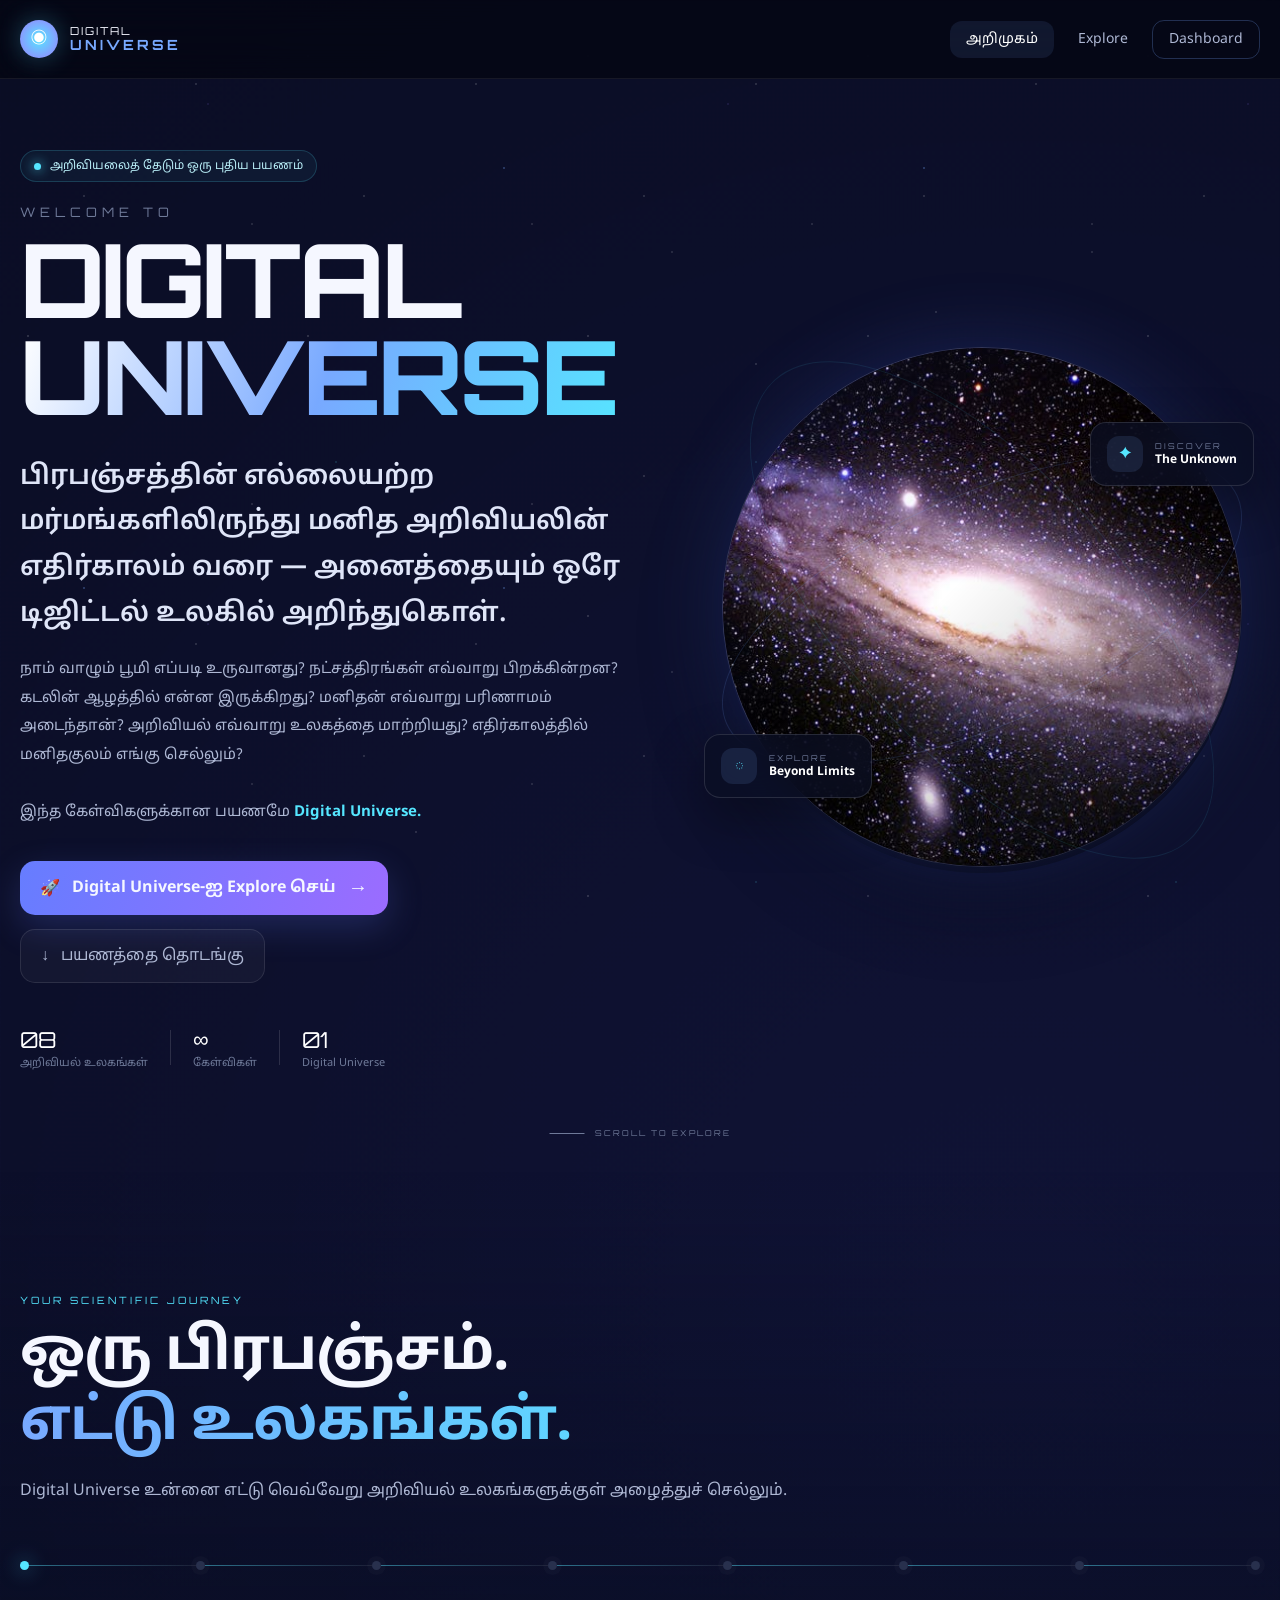
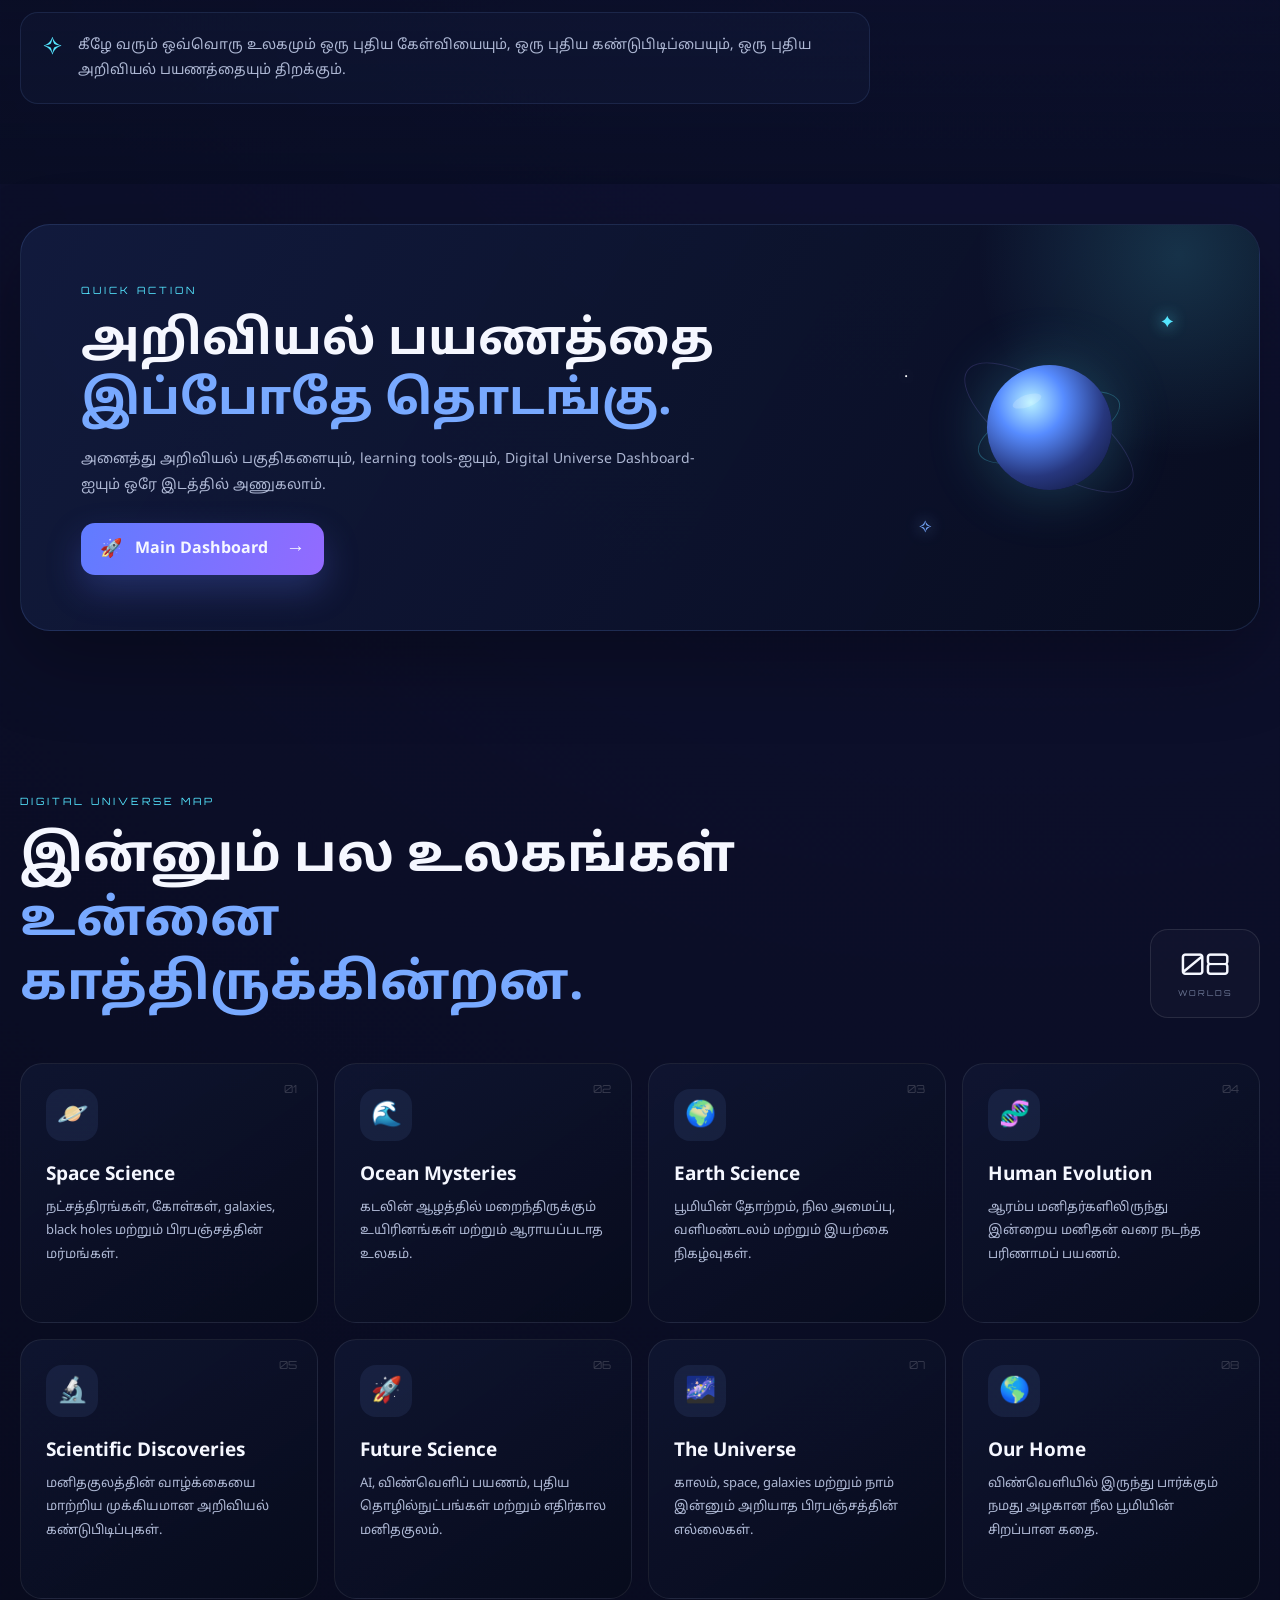
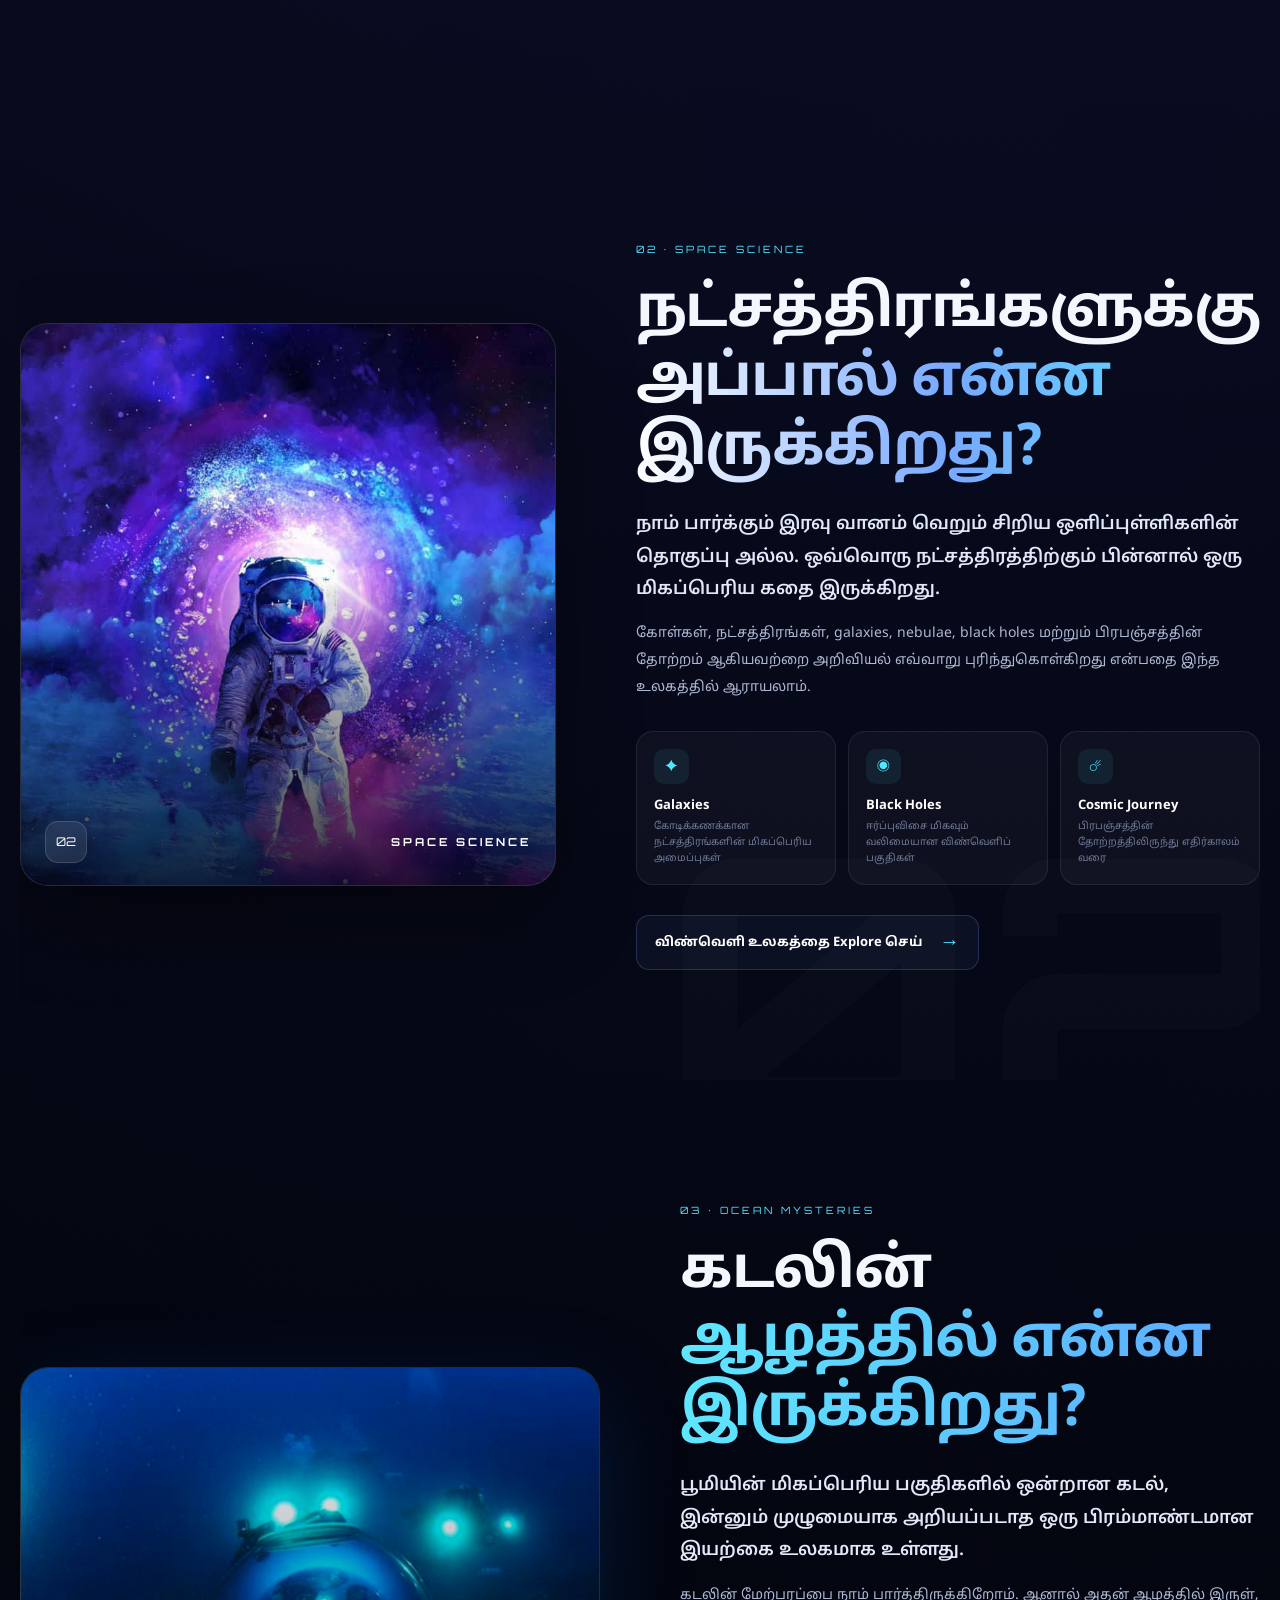
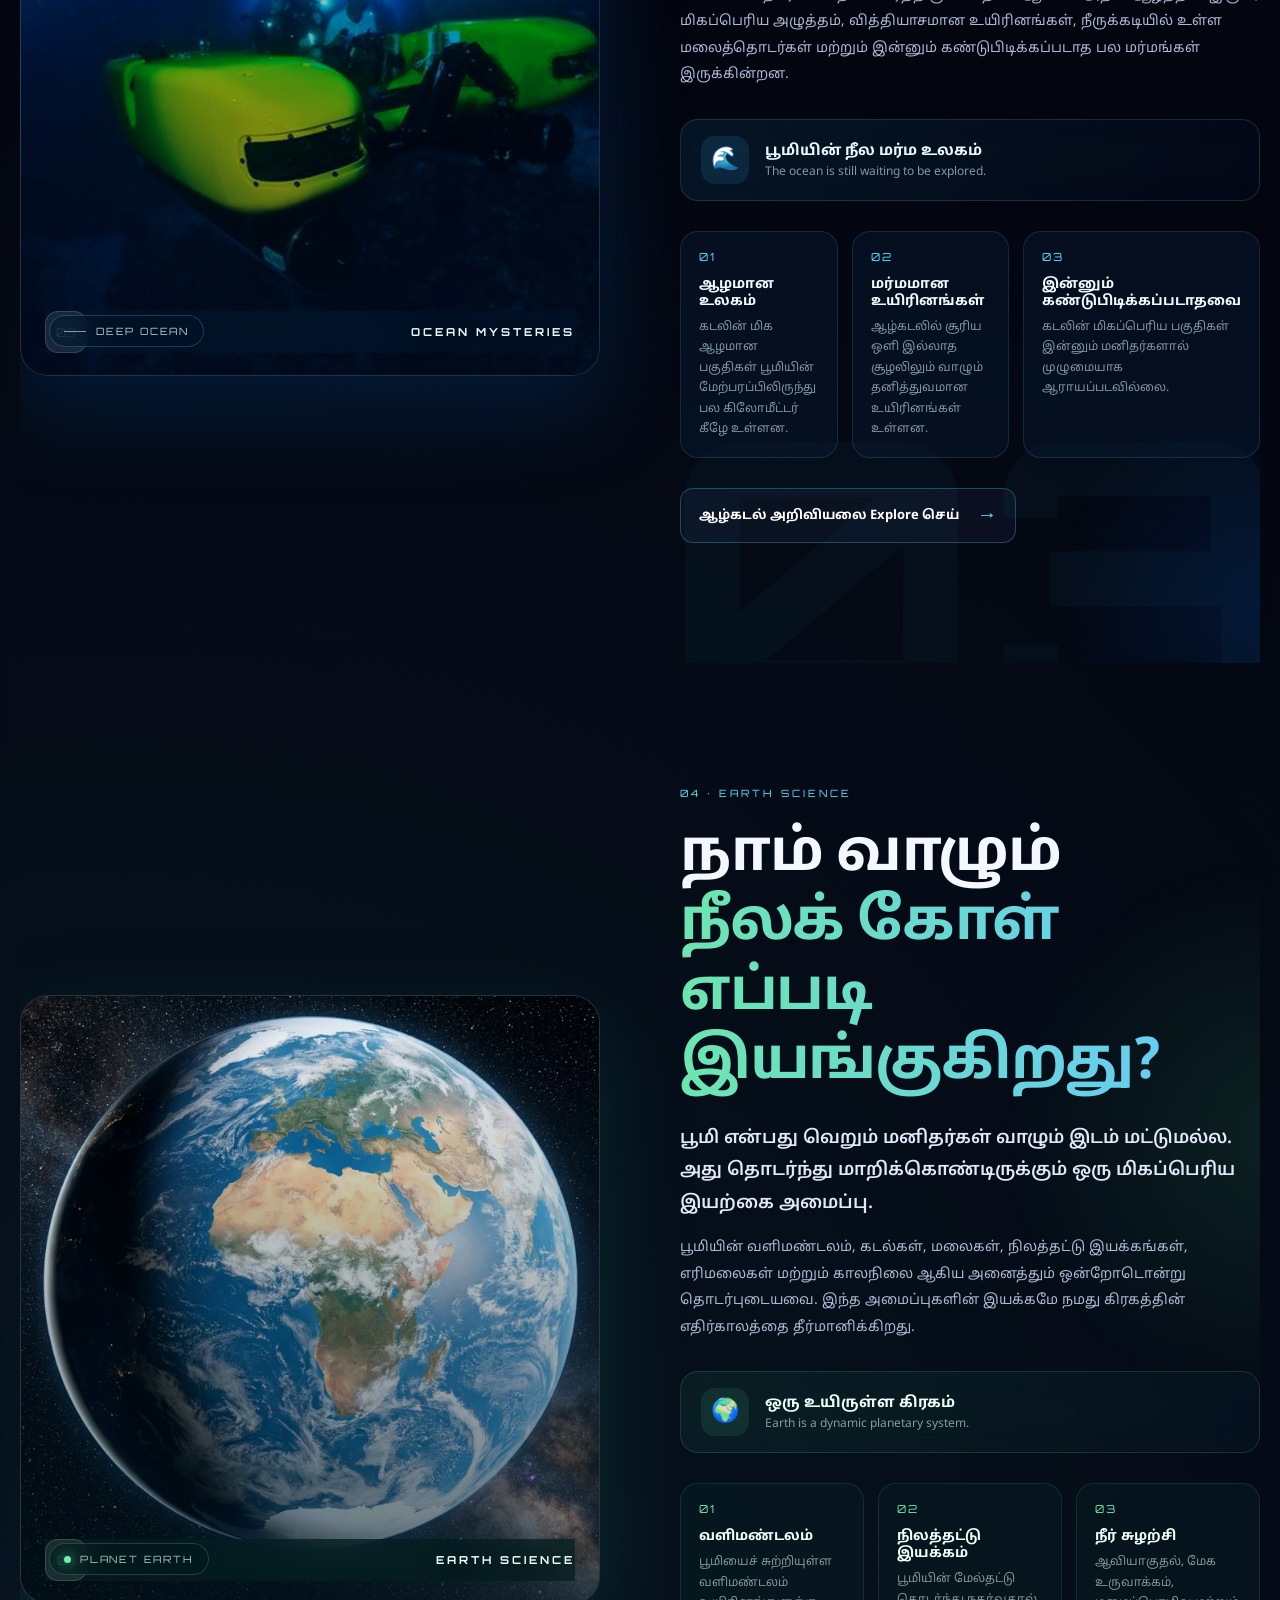
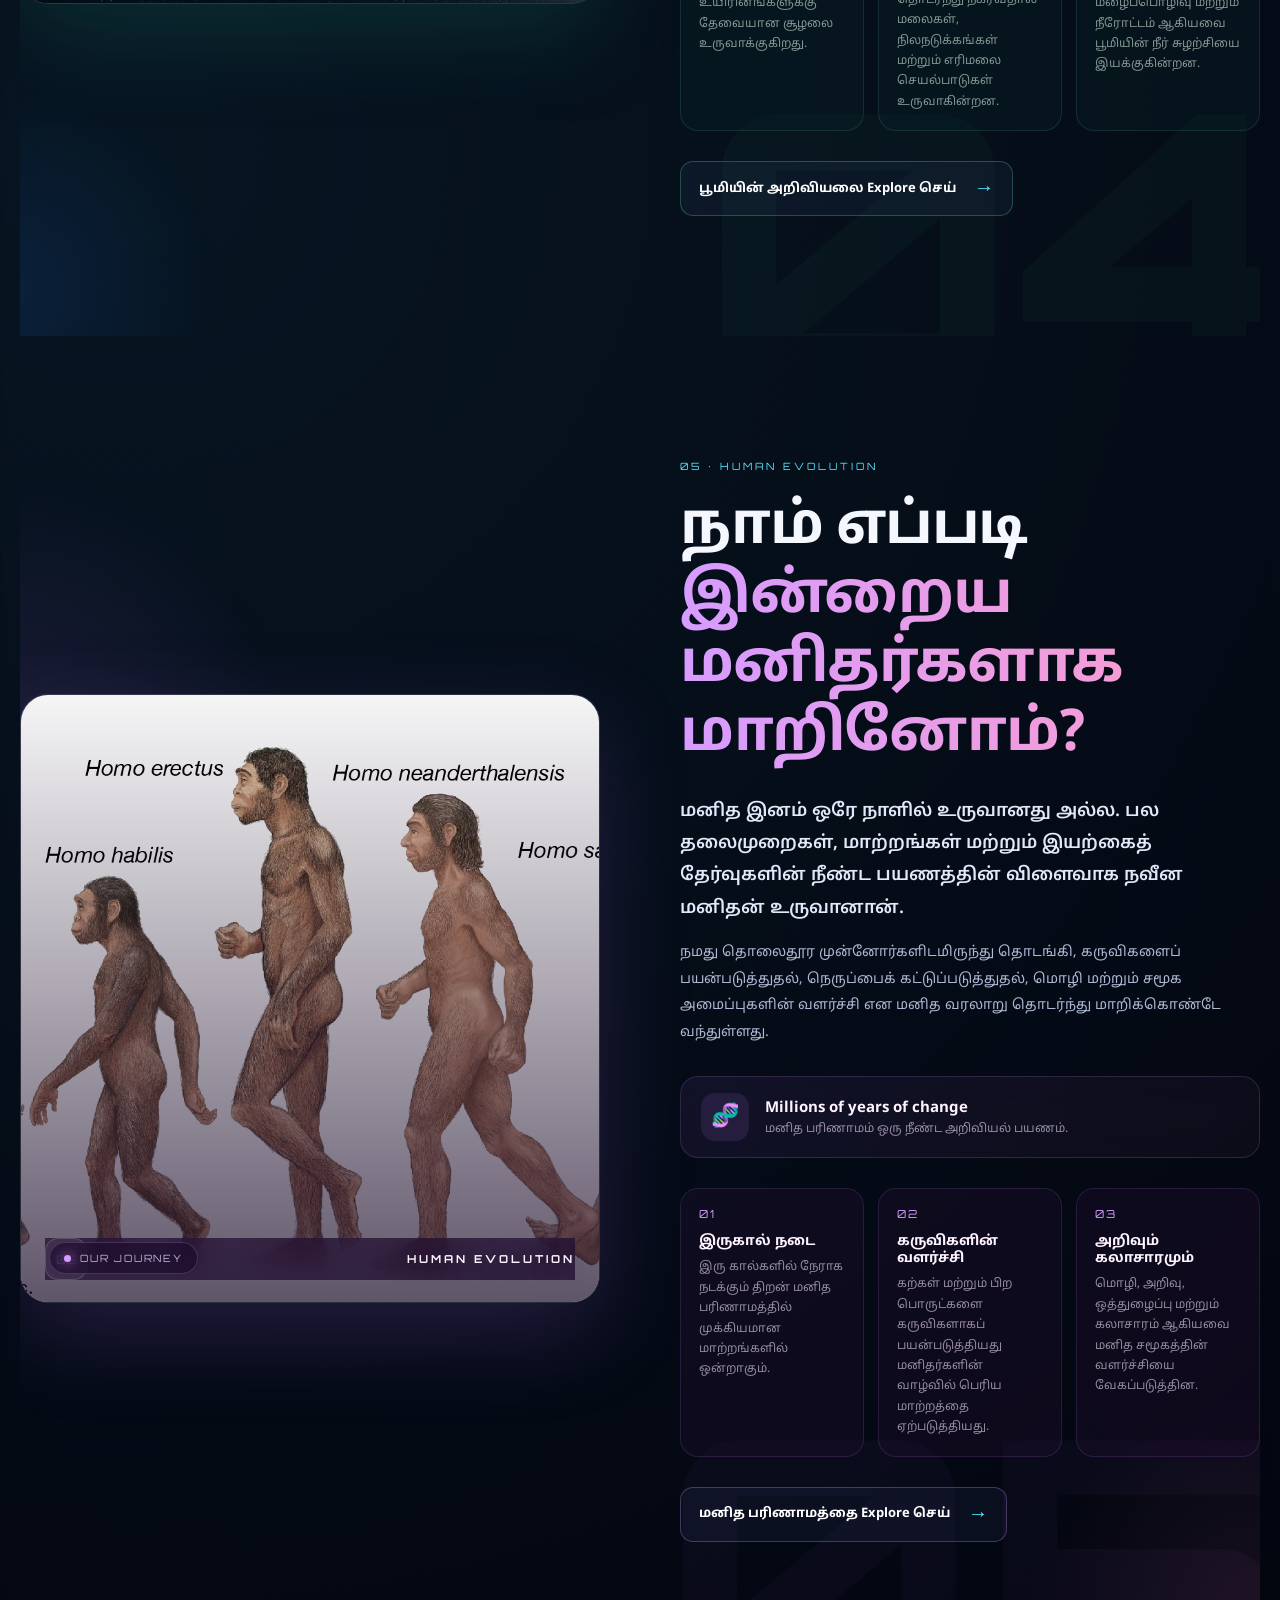
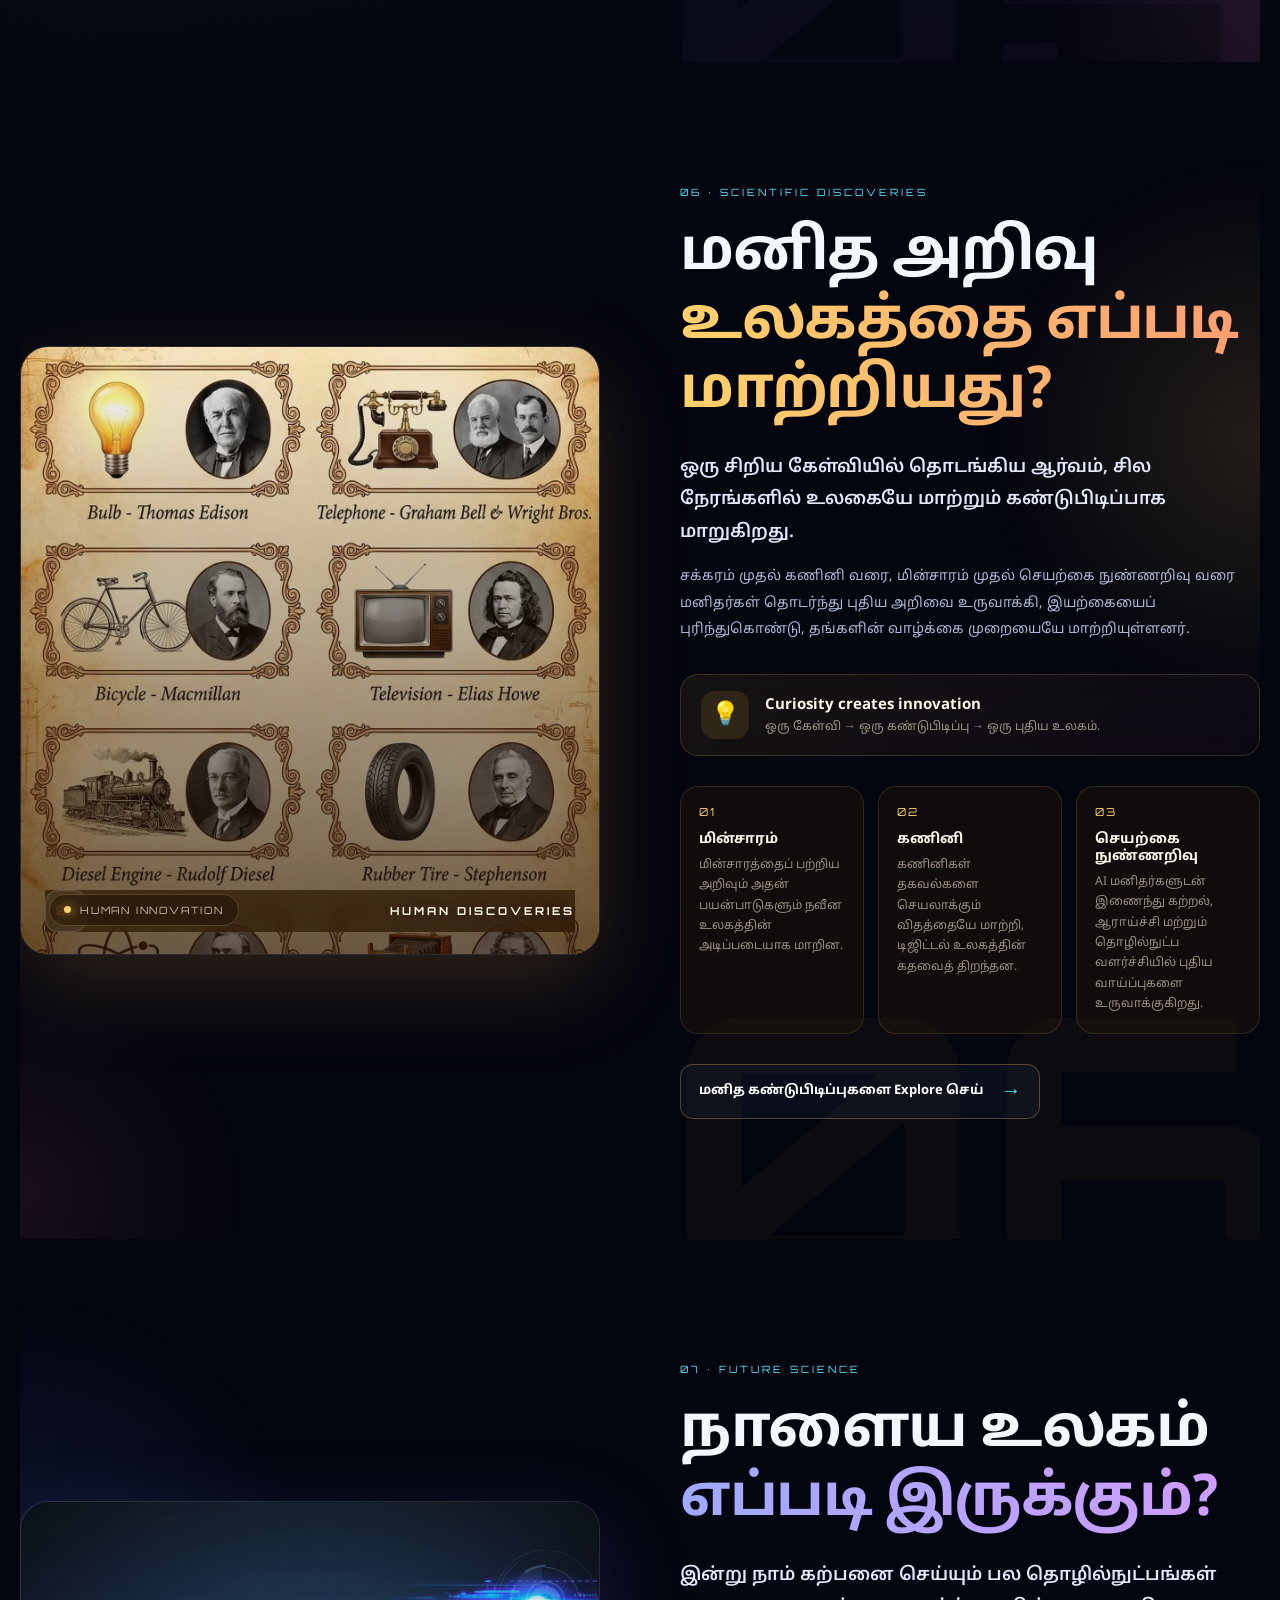
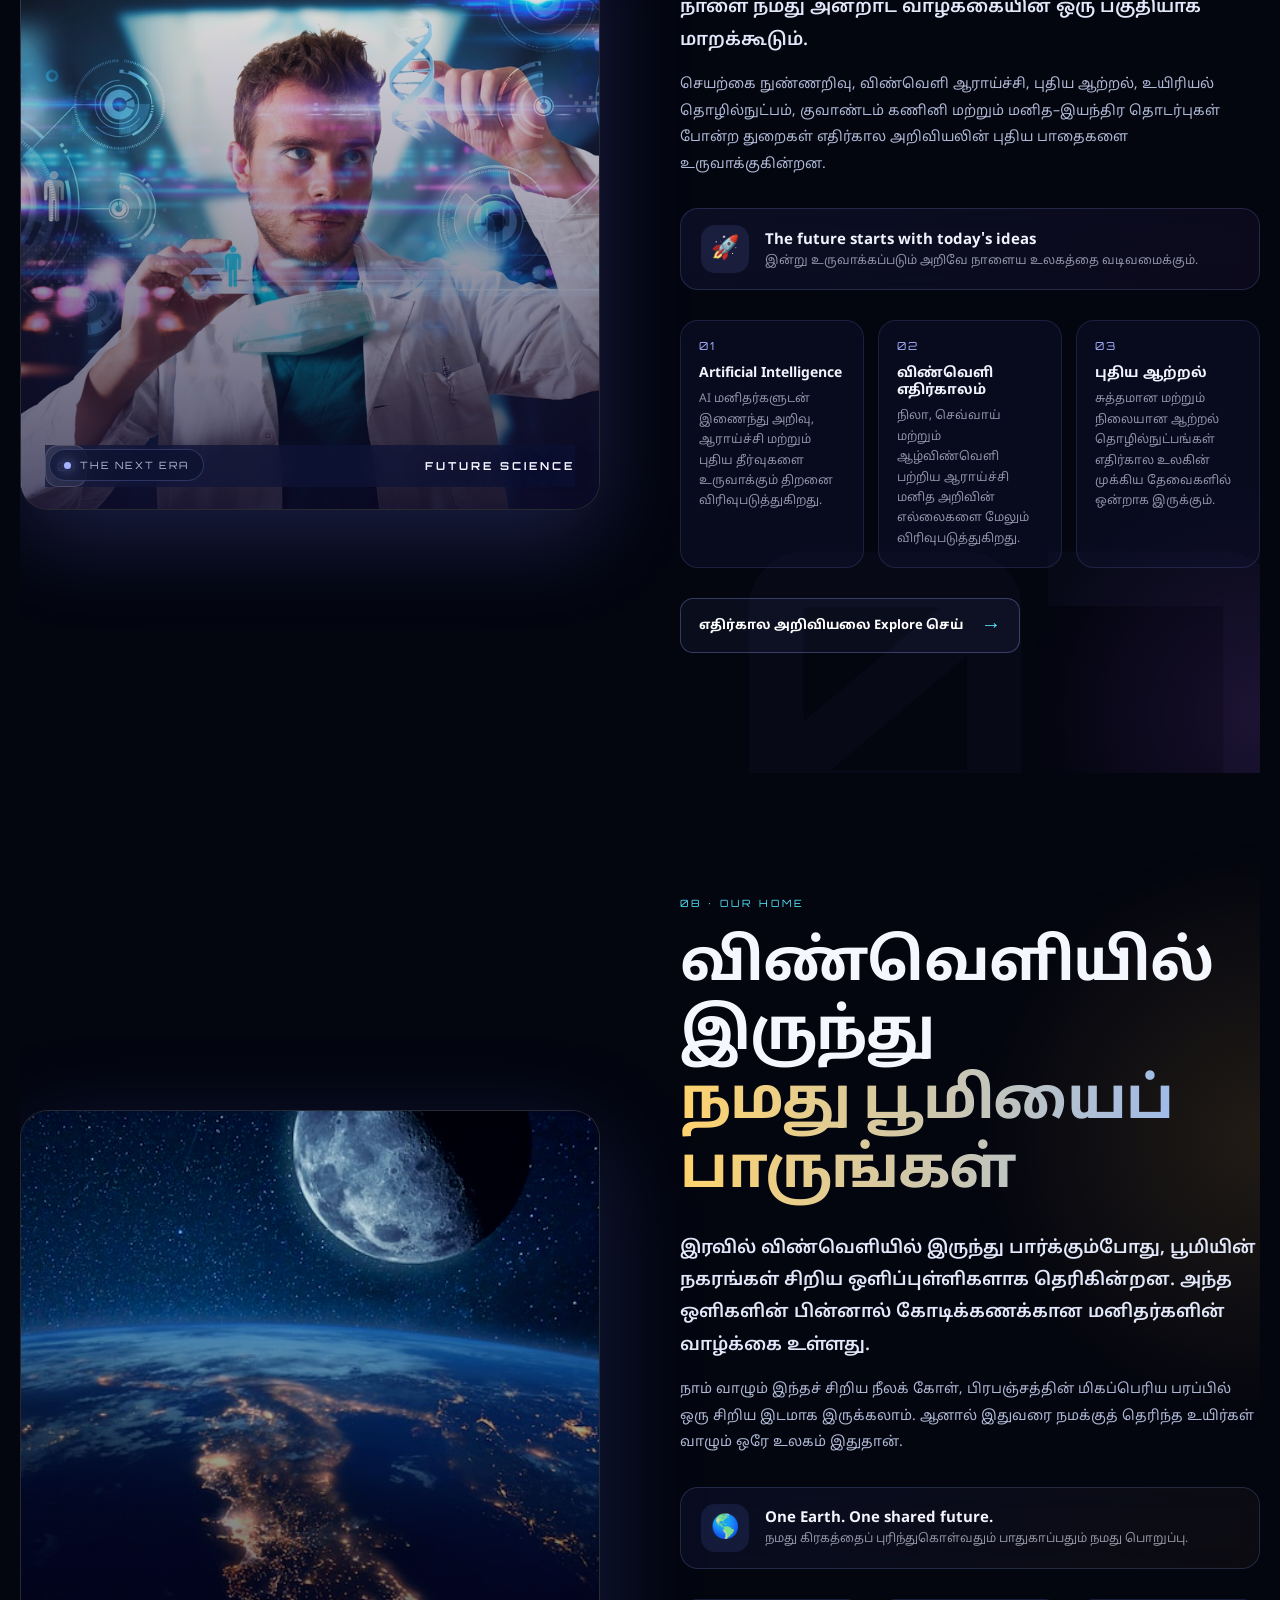
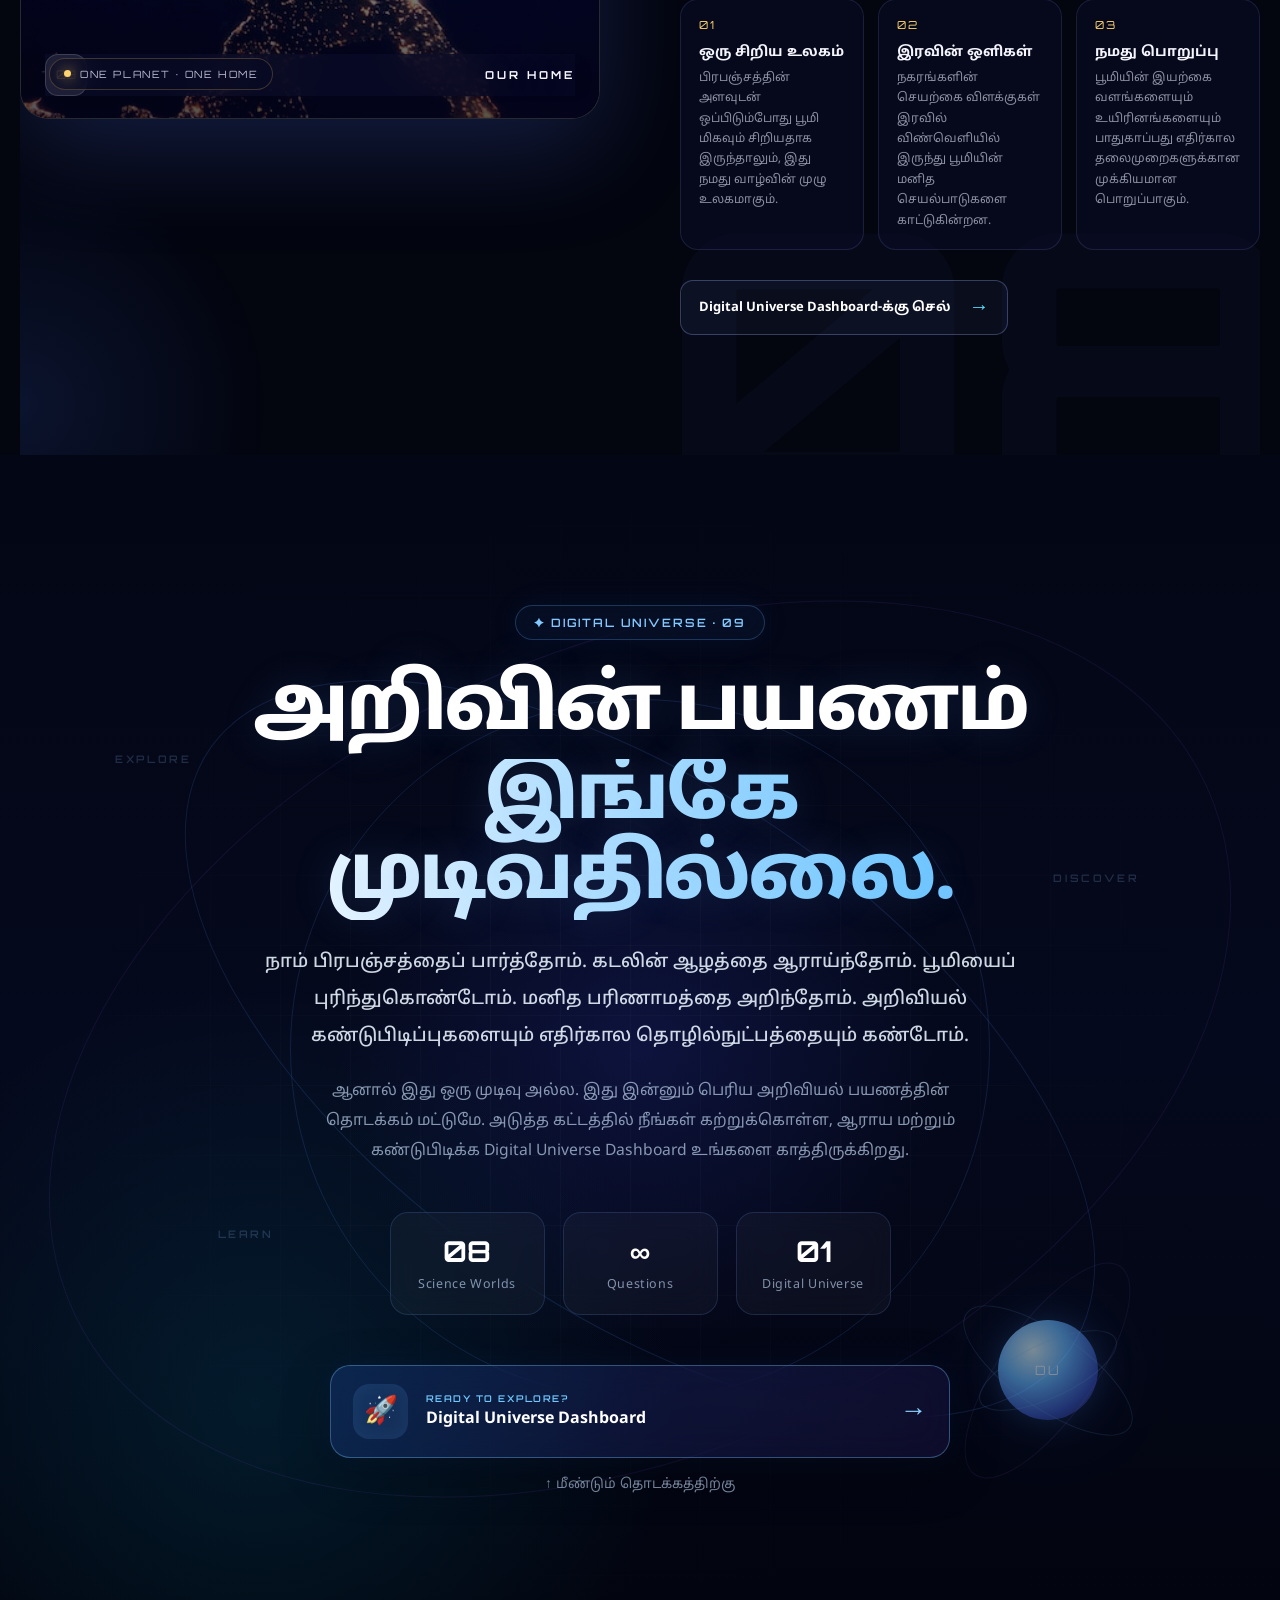
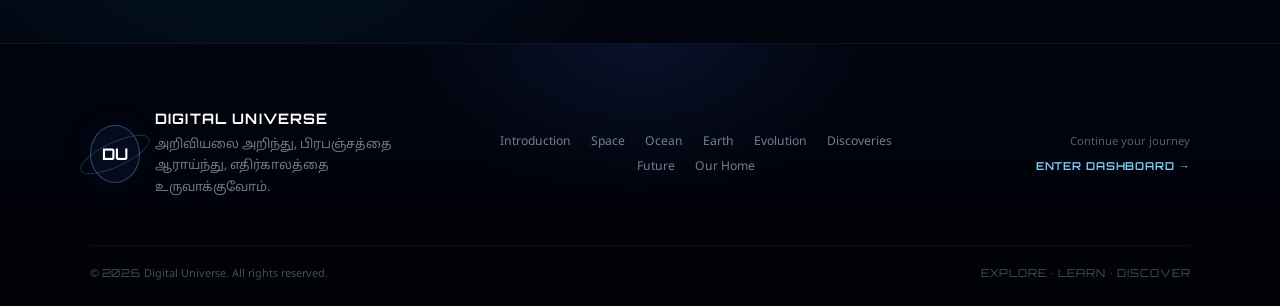
==== commit 3effd33a: "images adding" ====
--- a/index.html
+++ b/index.html
@@ -280,7 +280,7 @@
                     <div class="hero-image-glow"></div>
 
                     <img
-                        src="images/hero-universe.jpg"
+                        src="assets/images/hero-universe.jpg"
                         alt="அழகான பிரபஞ்ச காட்சி"
                         class="hero-image"
                     >
@@ -777,7 +777,7 @@
                     <div class="science-image-frame">
 
                         <img
-                            src="images/space-galaxy.jpg"
+                            src="assets/images/space-galaxy.jpg"
                             alt="Galaxy and deep space"
                             class="science-image"
                             loading="lazy"
@@ -927,7 +927,7 @@
             <div class="science-image-frame ocean-image-frame">
 
                 <img
-                    src="images/deep-ocean.jpg"
+                    src="assets/images/deep-ocean.jpg"
                     alt="ஆழ்கடலின் மர்மமான உலகம்"
                     class="science-image ocean-image"
                     loading="lazy"
@@ -1134,7 +1134,7 @@
             <div class="science-image-frame earth-image-frame">
 
                 <img
-                    src="images/earth-space.webp"
+                    src="assets/images/earth-space.webp"
                     alt="விண்வெளியில் இருந்து காணப்படும் பூமி"
                     class="science-image earth-image"
                     loading="lazy"
@@ -1343,7 +1343,7 @@
             <div class="science-image-frame evolution-image-frame">
 
                 <img
-                    src="images/human-evolution.jpg"
+                    src="assets/images/human-evolution.jpg"
                     alt="மனித பரிணாம வளர்ச்சியை குறிக்கும் காட்சி"
                     class="science-image evolution-image"
                     loading="lazy"
@@ -1555,7 +1555,7 @@
             <div class="science-image-frame discoveries-image-frame">
 
                 <img
-                    src="images/human-invention.jpg"
+                    src="assets/images/human-invention.jpg"
                     alt="மனிதர்களின் அறிவியல் கண்டுபிடிப்புகள் மற்றும் தொழில்நுட்ப வளர்ச்சி"
                     class="science-image discoveries-image"
                     loading="lazy"
@@ -1766,7 +1766,7 @@
             <div class="science-image-frame future-image-frame">
 
                 <img
-                    src="images/future-science.jpg"
+                    src="assets/images/future-science.jpg"
                     alt="எதிர்கால அறிவியல் மற்றும் தொழில்நுட்ப உலகம்"
                     class="science-image future-image"
                     loading="lazy"
@@ -1980,7 +1980,7 @@
             <div class="science-image-frame earth-night-image-frame">
 
                 <img
-                    src="images/earth-night.jpg"
+                    src="assets/images/earth-night.jpg"
                     alt="விண்வெளியில் இருந்து இரவில் காணப்படும் பூமி"
                     class="science-image earth-night-image"
                     loading="lazy"
